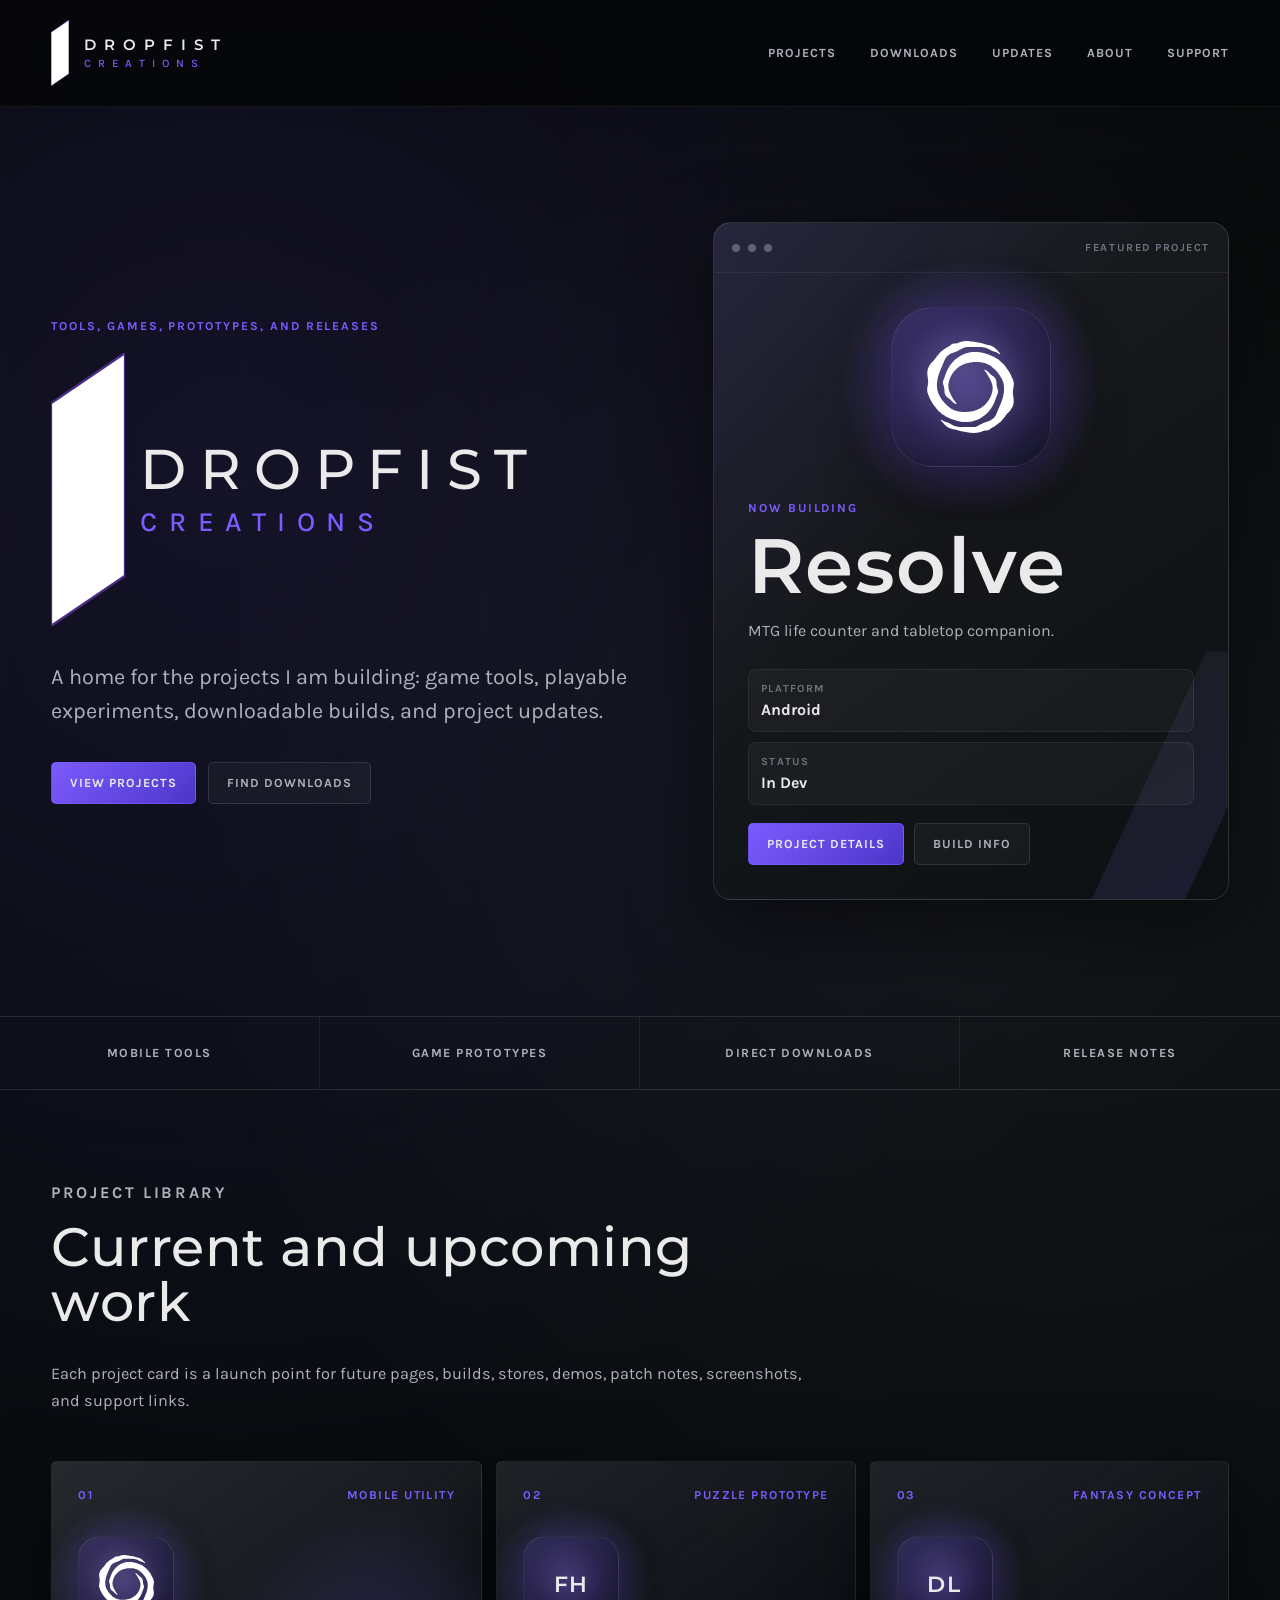
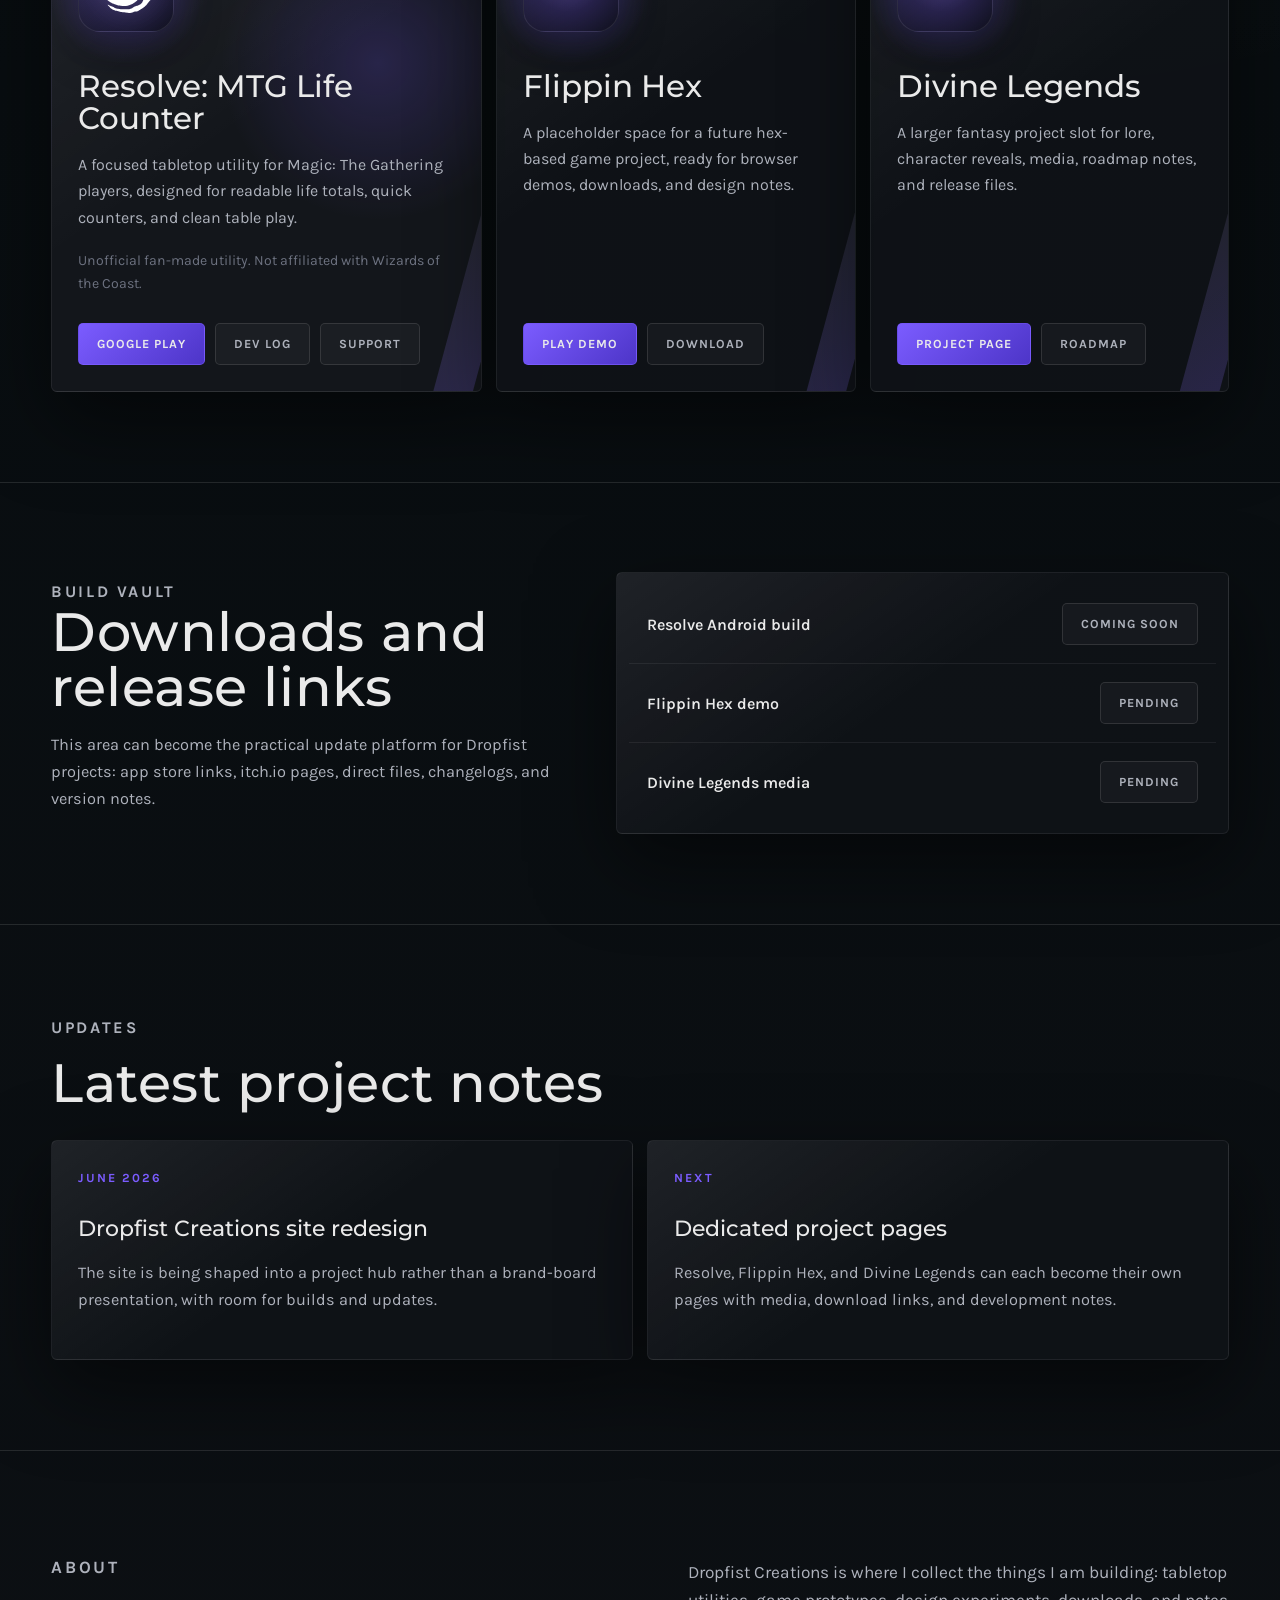
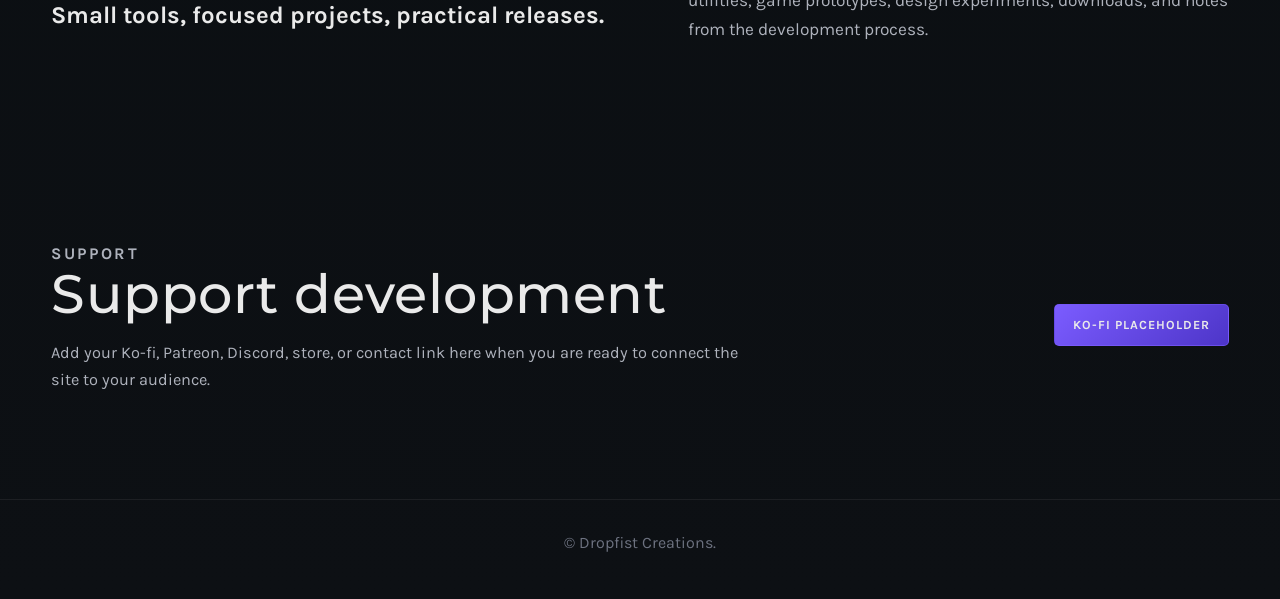
==== index.html @ 780d0eae "Unify project card icon treatment Bring the Project Library cards in line with the featured project " ====
<!DOCTYPE html>
<html lang="en">
<head>
  <meta charset="UTF-8" />
  <meta name="viewport" content="width=device-width, initial-scale=1.0" />
  <title>Dropfist Creations | Projects, Tools & Downloads</title>
  <link rel="preconnect" href="https://fonts.googleapis.com" />
  <link rel="preconnect" href="https://fonts.gstatic.com" crossorigin />
  <link href="https://fonts.googleapis.com/css2?family=Karla:wght@400;500;600;700&family=Montserrat:wght@500;600;700;800&display=swap" rel="stylesheet" />
  <link rel="stylesheet" href="styles.css" />
</head>

<body>
  <header class="site-header">
    <a class="brand" href="#top" aria-label="Dropfist Creations home">
      <img class="brand-mark" src="assets/dropfist-creations-logo.svg" alt="" />
      <span class="logo-type" aria-hidden="true">
        <span class="logo-primary">Dropfist</span>
        <span class="logo-secondary">Creations</span>
      </span>
    </a>

    <nav class="site-nav" aria-label="Main navigation">
      <a href="#projects">Projects</a>
      <a href="#downloads">Downloads</a>
      <a href="#updates">Updates</a>
      <a href="#about">About</a>
      <a href="#support">Support</a>
    </nav>

    <details class="mobile-nav">
      <summary aria-label="Open navigation">
        <span></span>
        <span></span>
        <span></span>
      </summary>
      <div>
        <a href="#projects">Projects</a>
        <a href="#downloads">Downloads</a>
        <a href="#updates">Updates</a>
        <a href="#about">About</a>
        <a href="#support">Support</a>
      </div>
    </details>
  </header>

  <main id="top">
    <section class="hero">
      <div class="hero-copy">
        <p class="eyebrow">Tools, games, prototypes, and releases</p>
        <div class="hero-logo" aria-label="Dropfist Creations">
          <img src="assets/dropfist-creations-logo.svg" alt="" />
          <span class="logo-type hero-logo-type" aria-hidden="true">
            <span class="logo-primary">Dropfist</span>
            <span class="logo-secondary">Creations</span>
          </span>
        </div>
        <p>
          A home for the projects I am building: game tools, playable experiments,
          downloadable builds, and project updates.
        </p>
        <div class="hero-actions">
          <a class="button" href="#projects">View Projects</a>
          <a class="button ghost" href="#downloads">Find Downloads</a>
        </div>
      </div>

      <aside class="hero-feature" aria-label="Featured project">
        <div class="feature-window">
          <div class="window-header">
            <span></span>
            <span></span>
            <span></span>
            <strong>Featured Project</strong>
          </div>
          <div class="feature-orb" aria-hidden="true">
            <img src="assets/resolve-logo.svg" alt="" />
          </div>
          <div class="feature-content">
            <p class="eyebrow">Now Building</p>
            <h1>Resolve</h1>
            <p>MTG life counter and tabletop companion.</p>
            <dl class="feature-stats">
              <div>
                <dt>Platform</dt>
                <dd>Android</dd>
              </div>
              <div>
                <dt>Status</dt>
                <dd>In Dev</dd>
              </div>
            </dl>
            <div class="feature-actions">
              <a href="#resolve">Project Details</a>
              <a class="secondary-link" href="#downloads">Build Info</a>
            </div>
          </div>
        </div>
      </aside>
    </section>

    <section class="quick-links" aria-label="Project categories">
      <span>Mobile tools</span>
      <span>Game prototypes</span>
      <span>Direct downloads</span>
      <span>Release notes</span>
    </section>

    <section id="projects" class="section">
      <div class="section-heading">
        <p class="eyebrow">Project Library</p>
        <h2>Current and upcoming work</h2>
        <p>
          Each project card is a launch point for future pages, builds, stores,
          demos, patch notes, screenshots, and support links.
        </p>
      </div>

      <div class="project-grid">
        <article id="resolve" class="project-card featured-card">
          <div class="project-meta">
            <span>01</span>
            <span>Mobile Utility</span>
          </div>
          <div class="project-icon">
            <img class="project-logo" src="assets/resolve-logo.svg" alt="" />
          </div>
          <h3>Resolve: MTG Life Counter</h3>
          <p>
            A focused tabletop utility for Magic: The Gathering players, designed
            for readable life totals, quick counters, and clean table play.
          </p>
          <p class="project-note">
            Unofficial fan-made utility. Not affiliated with Wizards of the Coast.
          </p>
          <div class="project-actions">
            <a href="#">Google Play</a>
            <a href="#">Dev Log</a>
            <a href="#">Support</a>
          </div>
        </article>

        <article class="project-card">
          <div class="project-meta">
            <span>02</span>
            <span>Puzzle Prototype</span>
          </div>
          <div class="project-icon placeholder-icon" aria-hidden="true">
            <span>FH</span>
          </div>
          <h3>Flippin Hex</h3>
          <p>
            A placeholder space for a future hex-based game project, ready for
            browser demos, downloads, and design notes.
          </p>
          <div class="project-actions">
            <a href="#">Play Demo</a>
            <a href="#">Download</a>
          </div>
        </article>

        <article class="project-card">
          <div class="project-meta">
            <span>03</span>
            <span>Fantasy Concept</span>
          </div>
          <div class="project-icon placeholder-icon" aria-hidden="true">
            <span>DL</span>
          </div>
          <h3>Divine Legends</h3>
          <p>
            A larger fantasy project slot for lore, character reveals, media,
            roadmap notes, and release files.
          </p>
          <div class="project-actions">
            <a href="#">Project Page</a>
            <a href="#">Roadmap</a>
          </div>
        </article>
      </div>
    </section>

    <section id="downloads" class="section split-section">
      <div>
        <p class="eyebrow">Build Vault</p>
        <h2>Downloads and release links</h2>
        <p>
          This area can become the practical update platform for Dropfist projects:
          app store links, itch.io pages, direct files, changelogs, and version notes.
        </p>
      </div>

      <div class="download-panel">
        <div class="download-row">
          <span>Resolve Android build</span>
          <a href="#">Coming Soon</a>
        </div>
        <div class="download-row">
          <span>Flippin Hex demo</span>
          <a href="#">Pending</a>
        </div>
        <div class="download-row">
          <span>Divine Legends media</span>
          <a href="#">Pending</a>
        </div>
      </div>
    </section>

    <section id="updates" class="section">
      <div class="section-heading">
        <p class="eyebrow">Updates</p>
        <h2>Latest project notes</h2>
      </div>

      <div class="updates-list">
        <article>
          <span>June 2026</span>
          <h3>Dropfist Creations site redesign</h3>
          <p>
            The site is being shaped into a project hub rather than a brand-board
            presentation, with room for builds and updates.
          </p>
        </article>

        <article>
          <span>Next</span>
          <h3>Dedicated project pages</h3>
          <p>
            Resolve, Flippin Hex, and Divine Legends can each become their own
            pages with media, download links, and development notes.
          </p>
        </article>
      </div>
    </section>

    <section id="about" class="section about-section">
      <div>
        <p class="eyebrow">About</p>
        <h2>Small tools, focused projects, practical releases.</h2>
      </div>
      <p>
        Dropfist Creations is where I collect the things I am building: tabletop
        utilities, game prototypes, design experiments, downloads, and notes from
        the development process.
      </p>
    </section>

    <section id="support" class="section support-section">
      <div>
        <p class="eyebrow">Support</p>
        <h2>Support development</h2>
        <p>
          Add your Ko-fi, Patreon, Discord, store, or contact link here when you
          are ready to connect the site to your audience.
        </p>
      </div>
      <a class="button" href="https://ko-fi.com/YOUR-KOFI-NAME">Ko-fi Placeholder</a>
    </section>
  </main>

  <footer class="site-footer">
    <p>&copy; Dropfist Creations.</p>
  </footer>
</body>
</html>
---- styles.css ----
* {
  box-sizing: border-box;
}

:root {
  --black: #080d10;
  --charcoal: #151820;
  --white: #eaeaea;
  --muted: #aeb2bc;
  --dim: #6d7280;
  --purple: #7b5cff;
  --purple-dark: #4d35c8;
  --line: rgba(234, 234, 234, 0.12);
  --line-soft: rgba(234, 234, 234, 0.07);
  --panel: rgba(16, 19, 24, 0.86);
  --panel-strong: rgba(20, 23, 29, 0.96);
  --shadow: 0 28px 80px rgba(0, 0, 0, 0.5);
}

html {
  scroll-behavior: smooth;
}

body {
  margin: 0;
  min-height: 100vh;
  background:
    radial-gradient(circle at 18% 12%, rgba(123, 92, 255, 0.12), transparent 30%),
    radial-gradient(circle at 82% 22%, rgba(255, 255, 255, 0.05), transparent 28%),
    linear-gradient(180deg, #050708 0%, var(--black) 44%, #0d1014 100%);
  color: var(--white);
  font-family: "Karla", "Segoe UI", sans-serif;
}

body::before {
  position: fixed;
  inset: 0;
  z-index: -1;
  content: "";
  background:
    linear-gradient(90deg, rgba(255, 255, 255, 0.032) 1px, transparent 1px),
    linear-gradient(180deg, rgba(255, 255, 255, 0.024) 1px, transparent 1px);
  background-size: 240px 240px;
  opacity: 0.45;
  pointer-events: none;
}

a {
  color: inherit;
}

.site-header {
  position: sticky;
  top: 0;
  z-index: 20;
  display: flex;
  align-items: center;
  justify-content: space-between;
  gap: 24px;
  padding: 20px clamp(22px, 4vw, 58px);
  background: rgba(5, 7, 8, 0.84);
  border-bottom: 1px solid var(--line-soft);
  backdrop-filter: blur(18px);
}

.brand,
.hero-logo {
  display: inline-flex;
  align-items: center;
  gap: 15px;
  min-width: 0;
  text-decoration: none;
}

.brand-mark {
  display: block;
  width: 18px;
  height: 66px;
  object-fit: contain;
}

.logo-type {
  display: grid;
  gap: 6px;
  text-transform: uppercase;
  line-height: 1;
}

.logo-primary {
  color: var(--white);
  font-family: "Montserrat", "Segoe UI", sans-serif;
  font-size: clamp(0.86rem, 1.2vw, 1.1rem);
  font-weight: 600;
  letter-spacing: 0.52em;
}

.logo-secondary {
  color: var(--purple);
  font-family: "Karla", "Segoe UI", sans-serif;
  font-size: clamp(0.64rem, 0.88vw, 0.8rem);
  font-weight: 500;
  letter-spacing: 0.62em;
}

.site-nav {
  display: flex;
  align-items: center;
  gap: clamp(14px, 3vw, 34px);
  color: var(--muted);
  font-size: 0.78rem;
  font-weight: 700;
  letter-spacing: 0.08em;
  text-transform: uppercase;
}

.site-nav a {
  text-decoration: none;
}

.site-nav a:hover {
  color: var(--white);
}

.mobile-nav {
  display: none;
}

.hero {
  display: grid;
  grid-template-columns: minmax(0, 0.95fr) minmax(420px, 0.82fr);
  gap: clamp(24px, 5vw, 72px);
  align-items: center;
  width: min(100%, 1480px);
  margin: 0 auto;
  padding: clamp(62px, 9vw, 128px) clamp(22px, 4vw, 58px);
}

.hero-copy {
  min-width: 0;
}

.hero-copy > p:not(.eyebrow) {
  max-width: 650px;
  margin: 30px 0 0;
  color: var(--muted);
  font-size: clamp(1.12rem, 1.7vw, 1.55rem);
  line-height: 1.55;
}

.hero-logo {
  margin-top: 20px;
  width: min(100%, 720px);
}

.hero-logo img {
  width: clamp(44px, 5.8vw, 78px);
  height: auto;
}

.hero-logo-type {
  gap: 11px;
  min-width: 0;
}

.hero-logo-type .logo-primary {
  font-size: clamp(1.9rem, 4.35vw, 4.35rem);
  font-weight: 500;
  letter-spacing: 0.24em;
}

.hero-logo-type .logo-secondary {
  font-size: clamp(1rem, 2.15vw, 2rem);
  letter-spacing: 0.42em;
}

.eyebrow {
  margin: 0;
  color: var(--purple);
  font-size: 0.76rem;
  font-weight: 700;
  letter-spacing: 0.16em;
  text-transform: uppercase;
}

h1,
h2,
h3,
p {
  overflow-wrap: break-word;
}

.hero-actions {
  display: flex;
  flex-wrap: wrap;
  gap: 12px;
  margin-top: 34px;
}

.button,
.feature-content a,
.project-actions a,
.download-row a {
  display: inline-flex;
  align-items: center;
  justify-content: center;
  min-height: 42px;
  padding: 0 18px;
  border: 1px solid rgba(123, 92, 255, 0.52);
  border-radius: 5px;
  color: var(--white);
  background: linear-gradient(135deg, var(--purple), var(--purple-dark));
  font-size: 0.78rem;
  font-weight: 700;
  letter-spacing: 0.08em;
  text-decoration: none;
  text-transform: uppercase;
  white-space: nowrap;
}

.button.ghost,
.project-actions a:not(:first-child),
.download-row a {
  color: var(--muted);
  background: rgba(255, 255, 255, 0.035);
  border-color: var(--line);
}

.hero-feature {
  min-width: 0;
}

.feature-window {
  position: relative;
  display: grid;
  min-height: 470px;
  overflow: hidden;
  border: 1px solid var(--line);
  border-radius: 18px;
  background:
    linear-gradient(130deg, rgba(123, 92, 255, 0.13), transparent 42%),
    linear-gradient(145deg, rgba(255, 255, 255, 0.08), rgba(255, 255, 255, 0.02)),
    #080b0e;
  box-shadow: var(--shadow);
}

.feature-window::after {
  position: absolute;
  right: -72px;
  bottom: -112px;
  width: 260px;
  height: 360px;
  content: "";
  background: linear-gradient(145deg, rgba(234, 234, 234, 0.06), rgba(123, 92, 255, 0.24));
  clip-path: polygon(64% 0, 100% 0, 36% 100%, 0 100%);
  opacity: 0.7;
}

.window-header {
  display: flex;
  align-items: center;
  gap: 8px;
  padding: 18px;
  border-bottom: 1px solid var(--line-soft);
}

.window-header span {
  width: 8px;
  height: 8px;
  border-radius: 999px;
  background: rgba(234, 234, 234, 0.3);
}

.window-header strong {
  margin-left: auto;
  color: var(--dim);
  font-size: 0.68rem;
  letter-spacing: 0.14em;
  text-transform: uppercase;
}

.feature-orb {
  position: absolute;
  right: clamp(28px, 6vw, 70px);
  top: 50%;
  z-index: 1;
  display: grid;
  place-items: center;
  width: 160px;
  aspect-ratio: 1;
  border: 1px solid rgba(234, 234, 234, 0.1);
  border-radius: 42px;
  background:
    radial-gradient(circle at 46% 42%, rgba(255, 255, 255, 0.09), transparent 46%),
    linear-gradient(145deg, rgba(123, 92, 255, 0.18), rgba(8, 11, 14, 0.92));
  box-shadow:
    0 28px 70px rgba(0, 0, 0, 0.4),
    0 0 54px rgba(123, 92, 255, 0.22);
  transform: translateY(-40%);
}

.feature-orb::before {
  position: absolute;
  inset: -70px;
  z-index: -1;
  content: "";
  background: radial-gradient(circle, rgba(123, 92, 255, 0.38), transparent 62%);
  pointer-events: none;
}

.feature-orb img {
  width: 58%;
  height: 58%;
  object-fit: contain;
  filter: drop-shadow(0 0 18px rgba(255, 255, 255, 0.18));
}

.feature-content {
  position: relative;
  z-index: 2;
  align-self: end;
  max-width: min(440px, calc(100% - 210px));
  padding: 48px 34px 38px;
}

.feature-content h1 {
  margin: 16px 0 0;
  color: var(--white);
  font-family: "Montserrat", "Segoe UI", sans-serif;
  font-size: clamp(3rem, 4.4vw, 5rem);
  font-weight: 600;
  letter-spacing: 0.02em;
  line-height: 0.92;
  white-space: nowrap;
}

.feature-content p:not(.eyebrow) {
  color: var(--muted);
  line-height: 1.6;
}

.feature-stats {
  display: grid;
  grid-template-columns: repeat(2, minmax(0, 1fr));
  gap: 10px;
  margin: 26px 0 0;
}

.feature-stats div {
  padding: 12px;
  border: 1px solid var(--line-soft);
  border-radius: 8px;
  background: rgba(255, 255, 255, 0.035);
}

.feature-stats dt {
  color: var(--dim);
  font-size: 0.68rem;
  font-weight: 700;
  letter-spacing: 0.12em;
  text-transform: uppercase;
}

.feature-stats dd {
  margin: 5px 0 0;
  color: var(--white);
  font-weight: 700;
}

.feature-actions {
  display: flex;
  flex-wrap: wrap;
  gap: 10px;
  margin-top: 18px;
}

.secondary-link {
  color: var(--muted) !important;
  background: rgba(255, 255, 255, 0.035) !important;
  border-color: var(--line) !important;
}

.quick-links {
  display: grid;
  grid-template-columns: repeat(4, minmax(0, 1fr));
  border-top: 1px solid var(--line);
  border-bottom: 1px solid var(--line);
}

.quick-links span {
  display: grid;
  place-items: center;
  min-height: 72px;
  padding: 16px;
  color: var(--muted);
  border-right: 1px solid var(--line-soft);
  font-size: 0.78rem;
  font-weight: 700;
  letter-spacing: 0.12em;
  text-align: center;
  text-transform: uppercase;
}

.quick-links span:last-child {
  border-right: 0;
}

.section {
  width: min(100%, 1480px);
  margin: 0 auto;
  padding: clamp(52px, 7vw, 92px) clamp(22px, 4vw, 58px);
}

.section-heading {
  display: grid;
  gap: 14px;
  max-width: 780px;
  margin-bottom: 30px;
}

.section-heading h2,
.split-section h2,
.support-section h2 {
  margin: 0;
  color: var(--white);
  font-family: "Montserrat", "Segoe UI", sans-serif;
  font-size: clamp(2.2rem, 4.2vw, 4.5rem);
  font-weight: 500;
  letter-spacing: 0.01em;
  line-height: 1.02;
}

.section-heading p,
.split-section p,
.support-section p,
.updates-list p {
  color: var(--muted);
  font-size: 1.02rem;
  line-height: 1.66;
}

.project-grid {
  display: grid;
  grid-template-columns: 1.2fr 1fr 1fr;
  gap: 14px;
}

.project-card,
.download-panel,
.updates-list article {
  position: relative;
  overflow: hidden;
  border: 1px solid var(--line-soft);
  border-radius: 6px;
  background:
    linear-gradient(145deg, rgba(255, 255, 255, 0.07), transparent 48%),
    var(--panel);
  box-shadow: var(--shadow);
}

.project-card {
  display: flex;
  flex-direction: column;
  min-height: 390px;
  padding: 26px;
}

.project-card::after {
  position: absolute;
  right: -42px;
  bottom: -74px;
  width: 110px;
  height: 260px;
  content: "";
  background: linear-gradient(145deg, rgba(234, 234, 234, 0.08), rgba(123, 92, 255, 0.28));
  clip-path: polygon(64% 0, 100% 0, 36% 100%, 0 100%);
}

.featured-card {
  min-height: 470px;
  background:
    radial-gradient(circle at 76% 38%, rgba(123, 92, 255, 0.2), transparent 34%),
    linear-gradient(145deg, rgba(255, 255, 255, 0.08), transparent 48%),
    var(--panel-strong);
}

.project-meta {
  display: flex;
  justify-content: space-between;
  gap: 20px;
  color: var(--purple);
  font-size: 0.76rem;
  font-weight: 700;
  letter-spacing: 0.12em;
  text-transform: uppercase;
}

.project-card h3 {
  position: relative;
  z-index: 1;
  margin: 38px 0 0;
  color: var(--white);
  font-family: "Montserrat", "Segoe UI", sans-serif;
  font-size: clamp(1.45rem, 2.4vw, 3rem);
  font-weight: 500;
  line-height: 1.05;
}

.project-icon {
  position: relative;
  z-index: 1;
  display: grid;
  place-items: center;
  width: 96px;
  aspect-ratio: 1;
  margin-top: 34px;
  border: 1px solid rgba(234, 234, 234, 0.1);
  border-radius: 22px;
  background:
    radial-gradient(circle at 46% 42%, rgba(255, 255, 255, 0.08), transparent 48%),
    linear-gradient(145deg, rgba(123, 92, 255, 0.16), rgba(8, 11, 14, 0.94));
  box-shadow:
    0 18px 44px rgba(0, 0, 0, 0.36),
    0 0 42px rgba(123, 92, 255, 0.18);
}

.project-icon::before {
  position: absolute;
  inset: -44px;
  z-index: -1;
  content: "";
  background: radial-gradient(circle, rgba(123, 92, 255, 0.3), transparent 62%);
  pointer-events: none;
}

.project-logo {
  width: 62%;
  height: 62%;
  object-fit: contain;
  filter: drop-shadow(0 0 14px rgba(255, 255, 255, 0.12));
}

.placeholder-icon span {
  color: var(--white);
  font-family: "Montserrat", "Segoe UI", sans-serif;
  font-size: 1.35rem;
  font-weight: 600;
  letter-spacing: 0.08em;
}

.project-card p {
  position: relative;
  z-index: 1;
  margin: 18px 0 0;
  color: var(--muted);
  line-height: 1.64;
}

.project-note {
  max-width: 500px;
  color: var(--dim) !important;
  font-size: 0.88rem;
}

.project-actions {
  position: relative;
  z-index: 1;
  display: flex;
  flex-wrap: wrap;
  gap: 10px;
  margin-top: auto;
  padding-top: 28px;
}

.split-section {
  display: grid;
  grid-template-columns: minmax(0, 0.9fr) minmax(360px, 1.1fr);
  gap: clamp(28px, 5vw, 72px);
  align-items: center;
  border-top: 1px solid var(--line);
  border-bottom: 1px solid var(--line);
}

.download-panel {
  padding: 12px;
}

.download-row {
  display: grid;
  grid-template-columns: minmax(0, 1fr) auto;
  align-items: center;
  gap: 18px;
  padding: 18px;
  border-bottom: 1px solid var(--line-soft);
}

.download-row:last-child {
  border-bottom: 0;
}

.download-row span {
  color: var(--white);
  font-weight: 600;
}

.updates-list {
  display: grid;
  grid-template-columns: repeat(2, minmax(0, 1fr));
  gap: 14px;
}

.updates-list article {
  min-height: 220px;
  padding: 26px;
}

.updates-list span {
  color: var(--purple);
  font-size: 0.78rem;
  font-weight: 700;
  letter-spacing: 0.16em;
  text-transform: uppercase;
}

.updates-list h3 {
  margin: 28px 0 0;
  color: var(--white);
  font-family: "Montserrat", "Segoe UI", sans-serif;
  font-size: 1.4rem;
  font-weight: 500;
}

.about-section,
.support-section {
  display: grid;
  grid-template-columns: minmax(0, 1fr) auto;
  align-items: center;
  gap: 28px;
}

.about-section {
  grid-template-columns: minmax(0, 0.9fr) minmax(320px, 0.8fr);
  border-top: 1px solid var(--line);
}

.about-section p {
  color: var(--muted);
  font-size: 1.08rem;
  line-height: 1.66;
}

.support-section p {
  max-width: 700px;
}

.site-footer {
  padding: 30px clamp(22px, 4vw, 58px) 44px;
  color: var(--dim);
  border-top: 1px solid var(--line-soft);
  text-align: center;
}

.site-footer p {
  margin: 0;
  line-height: 1.6;
}

@media (max-width: 1080px) {
  .hero,
  .project-grid,
  .split-section,
  .updates-list,
  .about-section,
  .support-section {
    grid-template-columns: 1fr;
  }

  .feature-window {
    min-height: 390px;
  }

  .feature-content {
    max-width: min(420px, calc(100% - 210px));
  }

  .project-card,
  .featured-card {
    min-height: 320px;
  }
}

@media (max-width: 1280px) {
  .feature-window {
    min-height: auto;
  }

  .feature-orb {
    position: relative;
    top: auto;
    right: auto;
    width: 160px;
    margin: 34px auto 0;
    transform: none;
  }

  .feature-content {
    max-width: 100%;
    padding: 34px;
  }

  .feature-content h1 {
    font-size: clamp(2.65rem, 7vw, 4.8rem);
  }

  .feature-stats {
    grid-template-columns: 1fr;
  }
}

@media (max-width: 860px) {
  .feature-window {
    min-height: auto;
  }
}

@media (max-width: 720px) {
  .site-header {
    align-items: center;
    flex-direction: row;
  }

  .site-nav {
    display: none;
  }

  .mobile-nav {
    position: relative;
    display: block;
    margin-left: auto;
  }

  .mobile-nav summary {
    display: flex;
    align-items: center;
    justify-content: center;
    flex-direction: column;
    width: 46px;
    height: 42px;
    padding: 0;
    border: 1px solid var(--line);
    border-radius: 7px;
    background: rgba(255, 255, 255, 0.035);
    cursor: pointer;
    list-style: none;
  }

  .mobile-nav summary::-webkit-details-marker {
    display: none;
  }

  .mobile-nav summary span {
    display: block;
    width: 18px;
    height: 2px;
    margin: 2px 0;
    background: var(--white);
  }

  .mobile-nav div {
    position: absolute;
    top: calc(100% + 12px);
    right: 0;
    z-index: 30;
    display: grid;
    width: min(72vw, 240px);
    padding: 10px;
    border: 1px solid var(--line);
    border-radius: 10px;
    background: rgba(8, 13, 16, 0.98);
    box-shadow: var(--shadow);
  }

  .mobile-nav a {
    padding: 13px 12px;
    color: var(--muted);
    font-size: 0.76rem;
    font-weight: 700;
    letter-spacing: 0.12em;
    text-decoration: none;
    text-transform: uppercase;
  }

  .mobile-nav a:hover {
    color: var(--white);
  }

  .quick-links {
    grid-template-columns: 1fr 1fr;
  }

  .brand-mark {
    width: 14px;
    height: 52px;
  }

  .logo-primary {
    font-size: 0.74rem;
    letter-spacing: 0.34em;
  }

  .logo-secondary {
    font-size: 0.58rem;
    letter-spacing: 0.38em;
  }

  .hero-logo {
    align-items: flex-start;
    width: 100%;
  }

  .hero-logo-type .logo-primary {
    font-size: clamp(1.55rem, 9vw, 2.5rem);
    letter-spacing: 0.14em;
  }

  .hero-logo-type .logo-secondary {
    font-size: clamp(0.88rem, 5vw, 1.3rem);
    letter-spacing: 0.2em;
  }

  .feature-content h1 {
    white-space: normal;
  }

  .feature-stats {
    grid-template-columns: 1fr;
  }

  .hero-actions,
  .button,
  .download-row,
  .download-row a {
    width: 100%;
  }

  .download-row {
    grid-template-columns: 1fr;
  }

  .project-actions a {
    flex: 1 1 140px;
  }
}
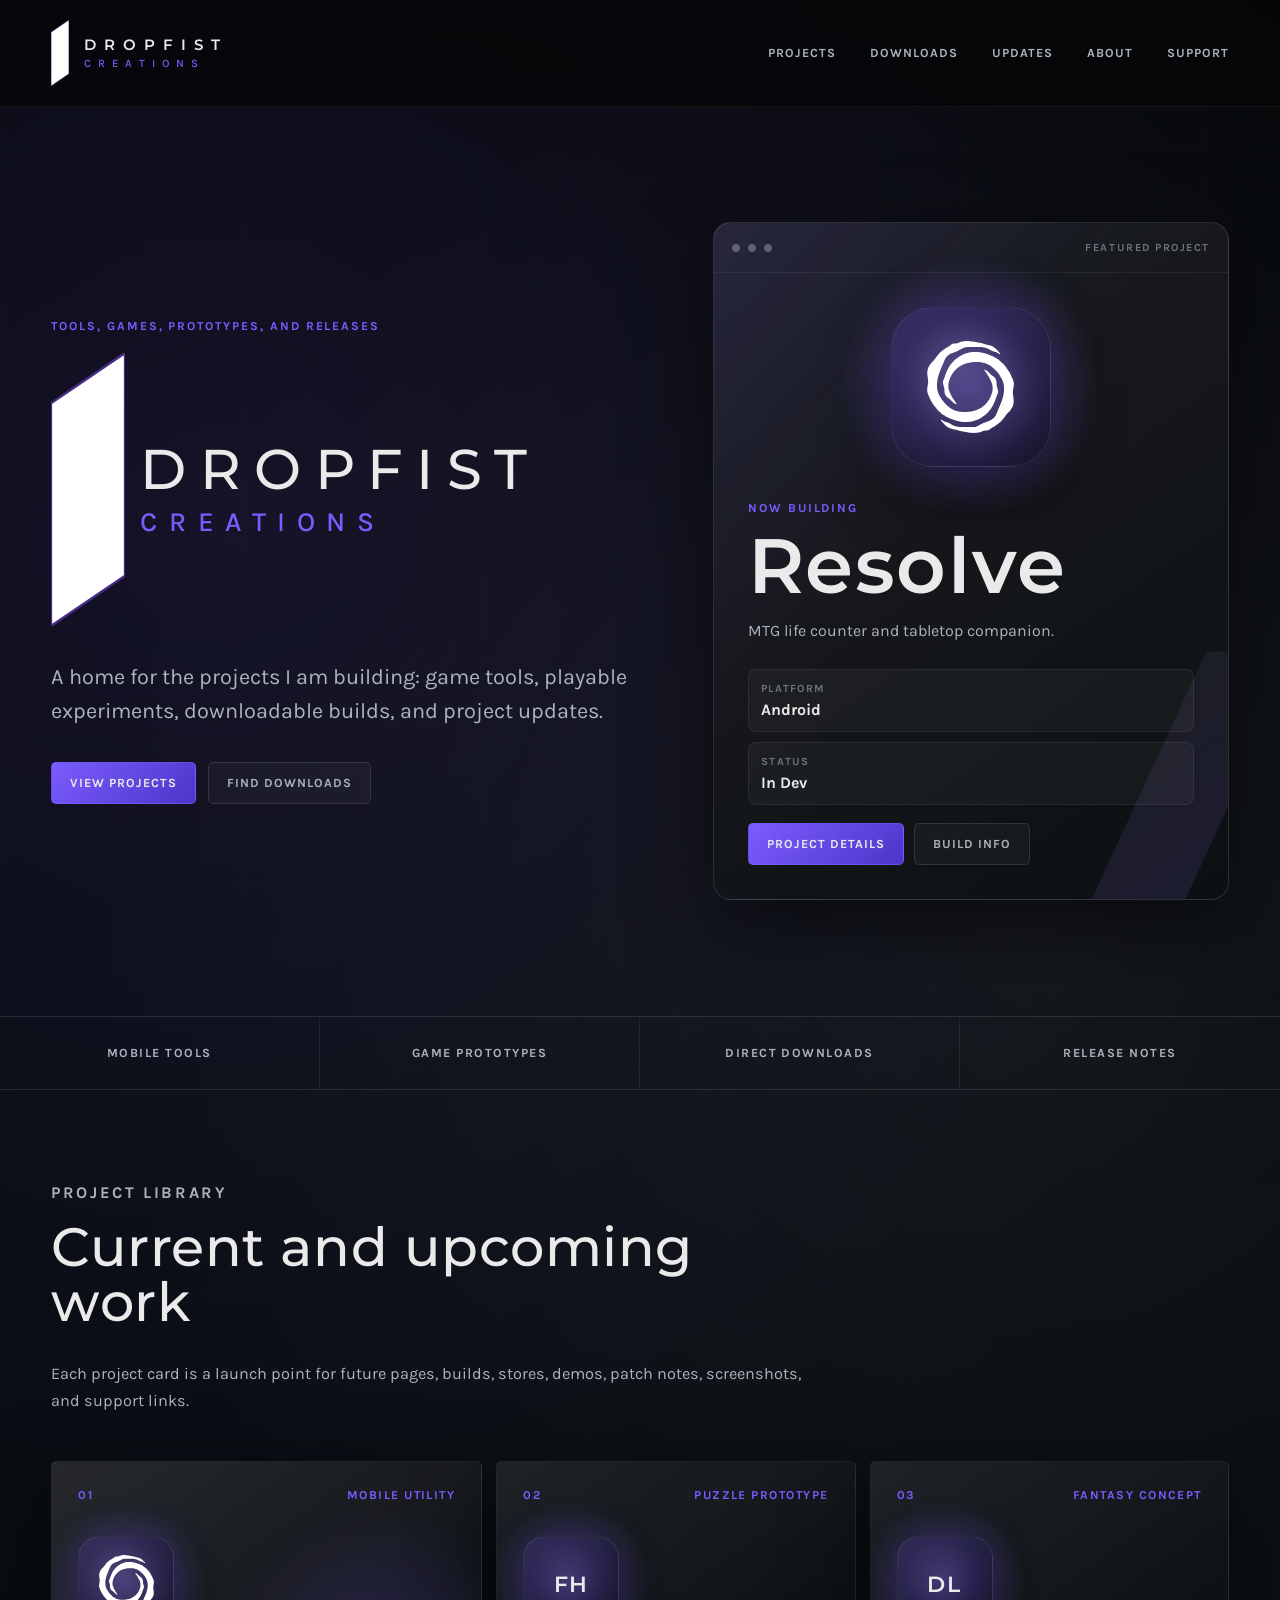
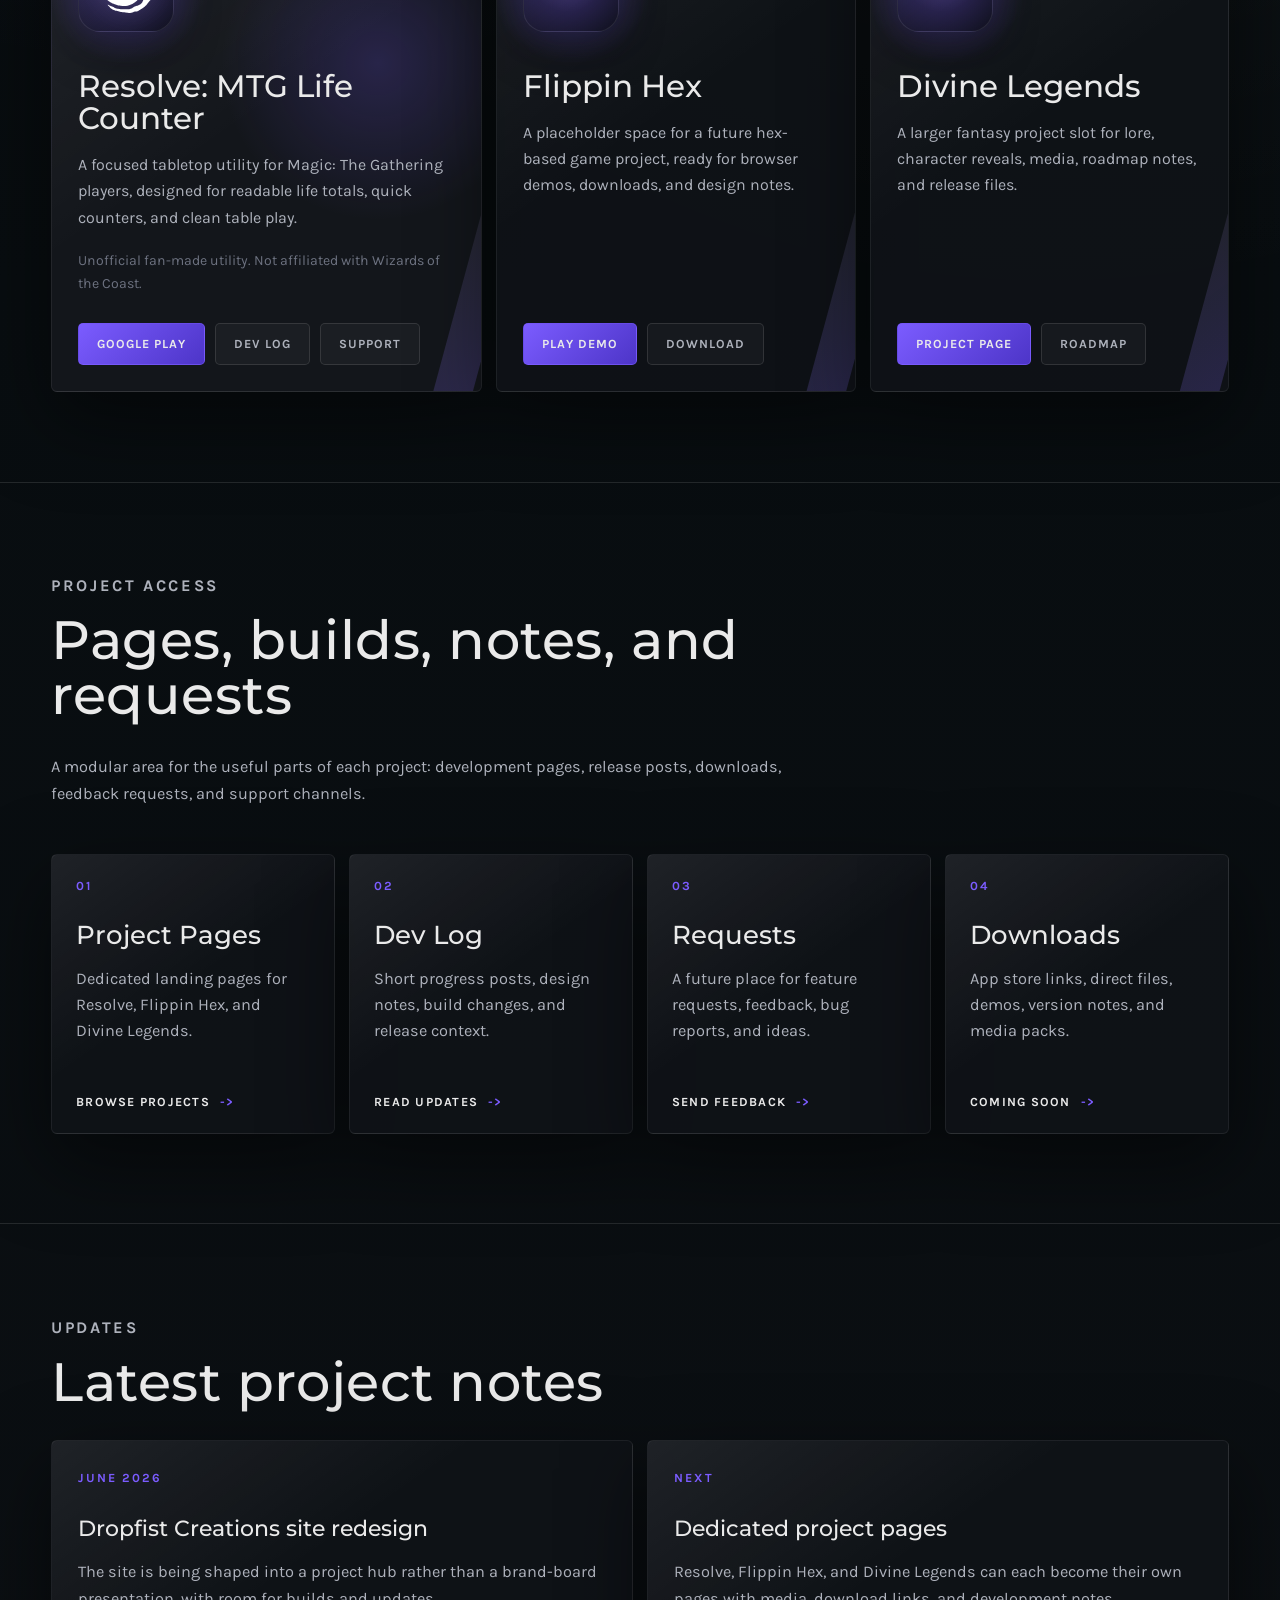
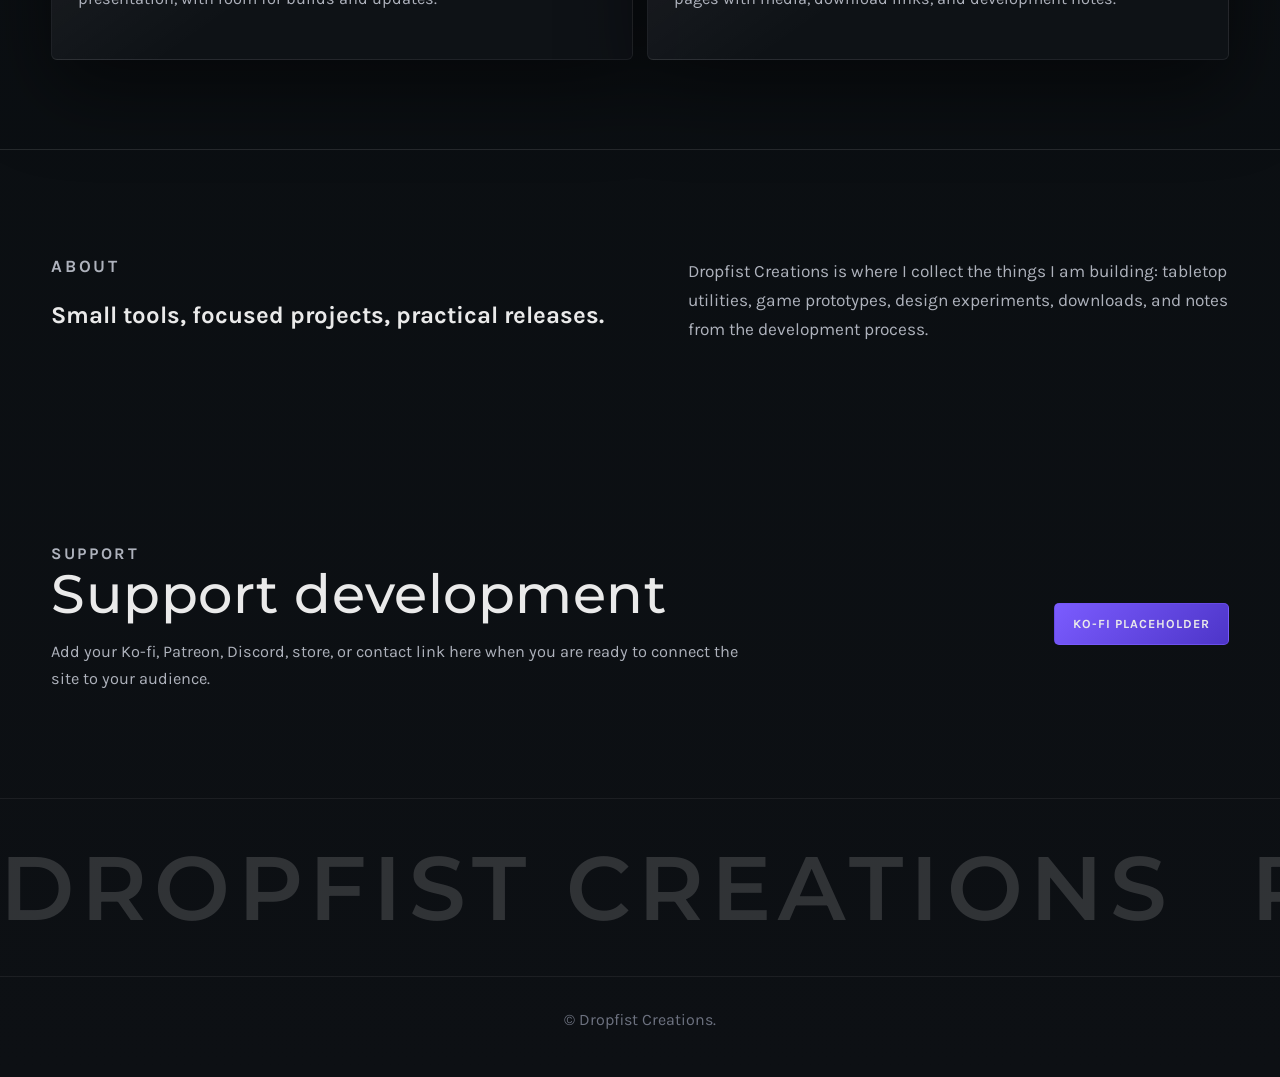
==== commit a2a8ce5e: "Restructure project hub with showcase panels Rework the homepage structure with project showcase and" ====
--- a/index.html
+++ b/index.html
@@ -116,7 +116,7 @@
         </p>
       </div>
 
-      <div class="project-grid">
+      <div class="project-stage">
         <article id="resolve" class="project-card featured-card">
           <div class="project-meta">
             <span>01</span>
@@ -180,29 +180,44 @@
       </div>
     </section>
 
-    <section id="downloads" class="section split-section">
-      <div>
-        <p class="eyebrow">Build Vault</p>
-        <h2>Downloads and release links</h2>
-        <p>
-          This area can become the practical update platform for Dropfist projects:
-          app store links, itch.io pages, direct files, changelogs, and version notes.
-        </p>
-      </div>
-
-      <div class="download-panel">
-        <div class="download-row">
-          <span>Resolve Android build</span>
+    <section id="downloads" class="section resource-section">
+      <div class="section-heading">
+        <p class="eyebrow">Project Access</p>
+        <h2>Pages, builds, notes, and requests</h2>
+        <p>
+          A modular area for the useful parts of each project: development pages,
+          release posts, downloads, feedback requests, and support channels.
+        </p>
+      </div>
+
+      <div class="resource-grid">
+        <article class="resource-card">
+          <span>01</span>
+          <h3>Project Pages</h3>
+          <p>Dedicated landing pages for Resolve, Flippin Hex, and Divine Legends.</p>
+          <a href="#projects">Browse Projects</a>
+        </article>
+
+        <article class="resource-card">
+          <span>02</span>
+          <h3>Dev Log</h3>
+          <p>Short progress posts, design notes, build changes, and release context.</p>
+          <a href="#updates">Read Updates</a>
+        </article>
+
+        <article class="resource-card">
+          <span>03</span>
+          <h3>Requests</h3>
+          <p>A future place for feature requests, feedback, bug reports, and ideas.</p>
+          <a href="#support">Send Feedback</a>
+        </article>
+
+        <article class="resource-card">
+          <span>04</span>
+          <h3>Downloads</h3>
+          <p>App store links, direct files, demos, version notes, and media packs.</p>
           <a href="#">Coming Soon</a>
-        </div>
-        <div class="download-row">
-          <span>Flippin Hex demo</span>
-          <a href="#">Pending</a>
-        </div>
-        <div class="download-row">
-          <span>Divine Legends media</span>
-          <a href="#">Pending</a>
-        </div>
+        </article>
       </div>
     </section>
 
@@ -259,6 +274,24 @@
   </main>
 
   <footer class="site-footer">
+    <div class="footer-marquee" aria-hidden="true">
+      <div>
+        <span>Dropfist Creations</span>
+        <span>Projects</span>
+        <span>Tools</span>
+        <span>Downloads</span>
+        <span>Dev Logs</span>
+        <span>Requests</span>
+      </div>
+      <div>
+        <span>Dropfist Creations</span>
+        <span>Projects</span>
+        <span>Tools</span>
+        <span>Downloads</span>
+        <span>Dev Logs</span>
+        <span>Requests</span>
+      </div>
+    </div>
     <p>&copy; Dropfist Creations.</p>
   </footer>
 </body>
--- a/styles.css
+++ b/styles.css
@@ -198,8 +198,7 @@
 
 .button,
 .feature-content a,
-.project-actions a,
-.download-row a {
+.project-actions a {
   display: inline-flex;
   align-items: center;
   justify-content: center;
@@ -218,8 +217,7 @@
 }
 
 .button.ghost,
-.project-actions a:not(:first-child),
-.download-row a {
+.project-actions a:not(:first-child) {
   color: var(--muted);
   background: rgba(255, 255, 255, 0.035);
   border-color: var(--line);
@@ -418,7 +416,7 @@
 }
 
 .section-heading h2,
-.split-section h2,
+.resource-section h2,
 .support-section h2 {
   margin: 0;
   color: var(--white);
@@ -430,7 +428,7 @@
 }
 
 .section-heading p,
-.split-section p,
+.resource-section p,
 .support-section p,
 .updates-list p {
   color: var(--muted);
@@ -438,14 +436,14 @@
   line-height: 1.66;
 }
 
-.project-grid {
+.project-stage {
   display: grid;
   grid-template-columns: 1.2fr 1fr 1fr;
   gap: 14px;
 }
 
 .project-card,
-.download-panel,
+.resource-card,
 .updates-list article {
   position: relative;
   overflow: hidden;
@@ -481,6 +479,17 @@
     radial-gradient(circle at 76% 38%, rgba(123, 92, 255, 0.2), transparent 34%),
     linear-gradient(145deg, rgba(255, 255, 255, 0.08), transparent 48%),
     var(--panel-strong);
+}
+
+.project-card:hover,
+.resource-card:hover {
+  border-color: rgba(123, 92, 255, 0.34);
+  transform: translateY(-4px);
+}
+
+.project-card,
+.resource-card {
+  transition: border-color 180ms ease, transform 180ms ease;
 }
 
 .project-meta {
@@ -571,35 +580,76 @@
   padding-top: 28px;
 }
 
-.split-section {
-  display: grid;
-  grid-template-columns: minmax(0, 0.9fr) minmax(360px, 1.1fr);
-  gap: clamp(28px, 5vw, 72px);
-  align-items: center;
+.resource-section {
   border-top: 1px solid var(--line);
   border-bottom: 1px solid var(--line);
 }
 
-.download-panel {
-  padding: 12px;
-}
-
-.download-row {
-  display: grid;
-  grid-template-columns: minmax(0, 1fr) auto;
+.resource-grid {
+  display: grid;
+  grid-template-columns: repeat(4, minmax(0, 1fr));
+  gap: 14px;
+}
+
+.resource-card {
+  display: flex;
+  flex-direction: column;
+  min-height: 280px;
+  padding: 24px;
+  animation: slide-panel-in both;
+  animation-timeline: view();
+  animation-range: entry 0% cover 34%;
+}
+
+.resource-card:nth-child(2) {
+  animation-delay: 80ms;
+}
+
+.resource-card:nth-child(3) {
+  animation-delay: 160ms;
+}
+
+.resource-card:nth-child(4) {
+  animation-delay: 240ms;
+}
+
+.resource-card span {
+  color: var(--purple);
+  font-size: 0.78rem;
+  font-weight: 700;
+  letter-spacing: 0.16em;
+}
+
+.resource-card h3 {
+  margin: 26px 0 0;
+  color: var(--white);
+  font-family: "Montserrat", "Segoe UI", sans-serif;
+  font-size: clamp(1.35rem, 2vw, 2rem);
+  font-weight: 500;
+}
+
+.resource-card p {
+  color: var(--muted);
+  line-height: 1.6;
+}
+
+.resource-card a {
+  display: inline-flex;
   align-items: center;
-  gap: 18px;
-  padding: 18px;
-  border-bottom: 1px solid var(--line-soft);
-}
-
-.download-row:last-child {
-  border-bottom: 0;
-}
-
-.download-row span {
-  color: var(--white);
-  font-weight: 600;
+  align-self: flex-start;
+  gap: 10px;
+  margin-top: auto;
+  color: var(--white);
+  font-size: 0.78rem;
+  font-weight: 700;
+  letter-spacing: 0.1em;
+  text-decoration: none;
+  text-transform: uppercase;
+}
+
+.resource-card a::after {
+  content: "->";
+  color: var(--purple);
 }
 
 .updates-list {
@@ -653,21 +703,68 @@
 }
 
 .site-footer {
-  padding: 30px clamp(22px, 4vw, 58px) 44px;
+  overflow: hidden;
+  padding: 0 0 44px;
   color: var(--dim);
   border-top: 1px solid var(--line-soft);
   text-align: center;
 }
 
+.footer-marquee {
+  display: flex;
+  width: max-content;
+  padding: 34px 0;
+  border-bottom: 1px solid var(--line-soft);
+  animation: footer-marquee 30s linear infinite;
+}
+
+.footer-marquee div {
+  display: flex;
+  align-items: center;
+}
+
+.footer-marquee span {
+  margin-right: clamp(34px, 6vw, 86px);
+  color: rgba(234, 234, 234, 0.16);
+  font-family: "Montserrat", "Segoe UI", sans-serif;
+  font-size: clamp(2.4rem, 7vw, 7rem);
+  font-weight: 600;
+  letter-spacing: 0.08em;
+  text-transform: uppercase;
+  white-space: nowrap;
+}
+
 .site-footer p {
-  margin: 0;
+  margin: 30px 0 0;
   line-height: 1.6;
+}
+
+@keyframes footer-marquee {
+  from {
+    transform: translateX(0);
+  }
+
+  to {
+    transform: translateX(-50%);
+  }
+}
+
+@keyframes slide-panel-in {
+  from {
+    opacity: 0;
+    transform: translateY(34px);
+  }
+
+  to {
+    opacity: 1;
+    transform: translateY(0);
+  }
 }
 
 @media (max-width: 1080px) {
   .hero,
-  .project-grid,
-  .split-section,
+  .project-stage,
+  .resource-grid,
   .updates-list,
   .about-section,
   .support-section {
@@ -685,6 +782,10 @@
   .project-card,
   .featured-card {
     min-height: 320px;
+  }
+
+  .resource-card {
+    min-height: 230px;
   }
 }
 
@@ -837,16 +938,22 @@
 
   .hero-actions,
   .button,
-  .download-row,
-  .download-row a {
+  .resource-card a {
     width: 100%;
-  }
-
-  .download-row {
-    grid-template-columns: 1fr;
   }
 
   .project-actions a {
     flex: 1 1 140px;
   }
-}
+
+  .footer-marquee span {
+    letter-spacing: 0.04em;
+  }
+}
+
+@media (prefers-reduced-motion: reduce) {
+  .footer-marquee,
+  .resource-card {
+    animation: none;
+  }
+}
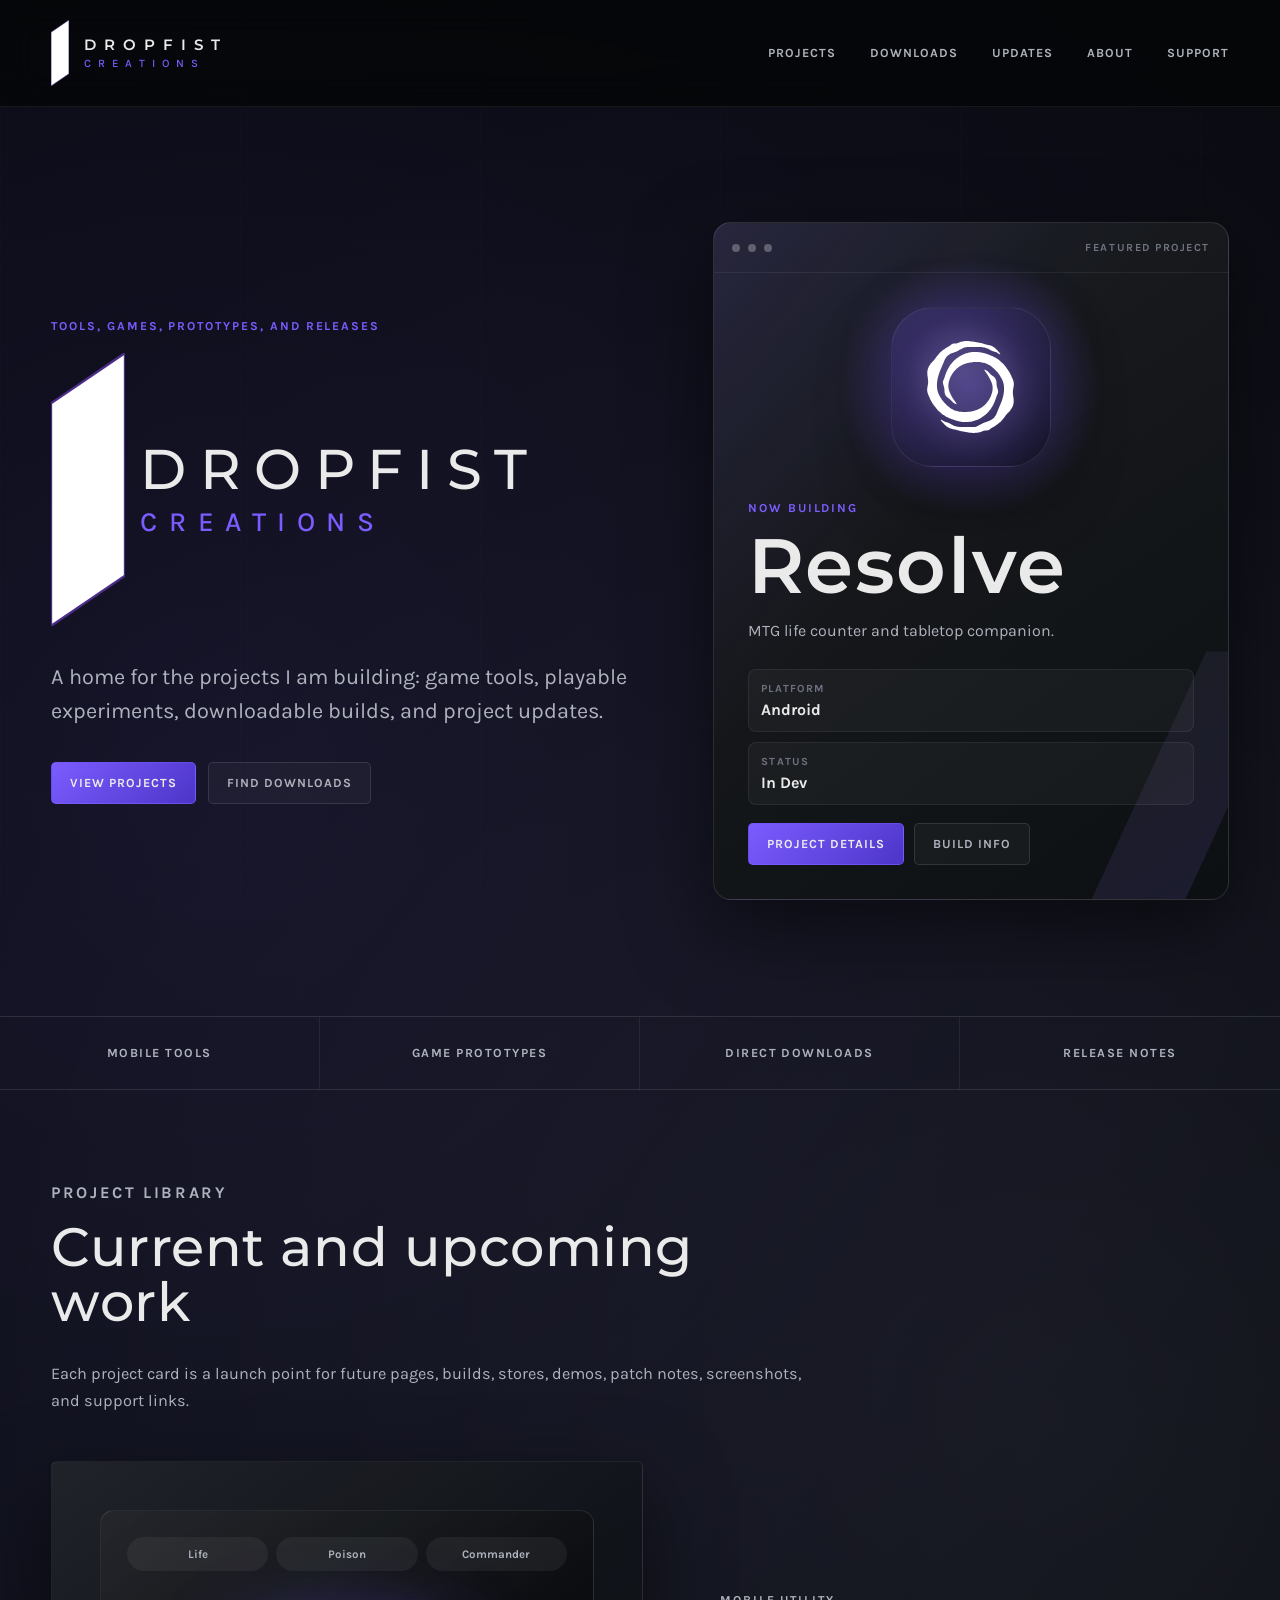
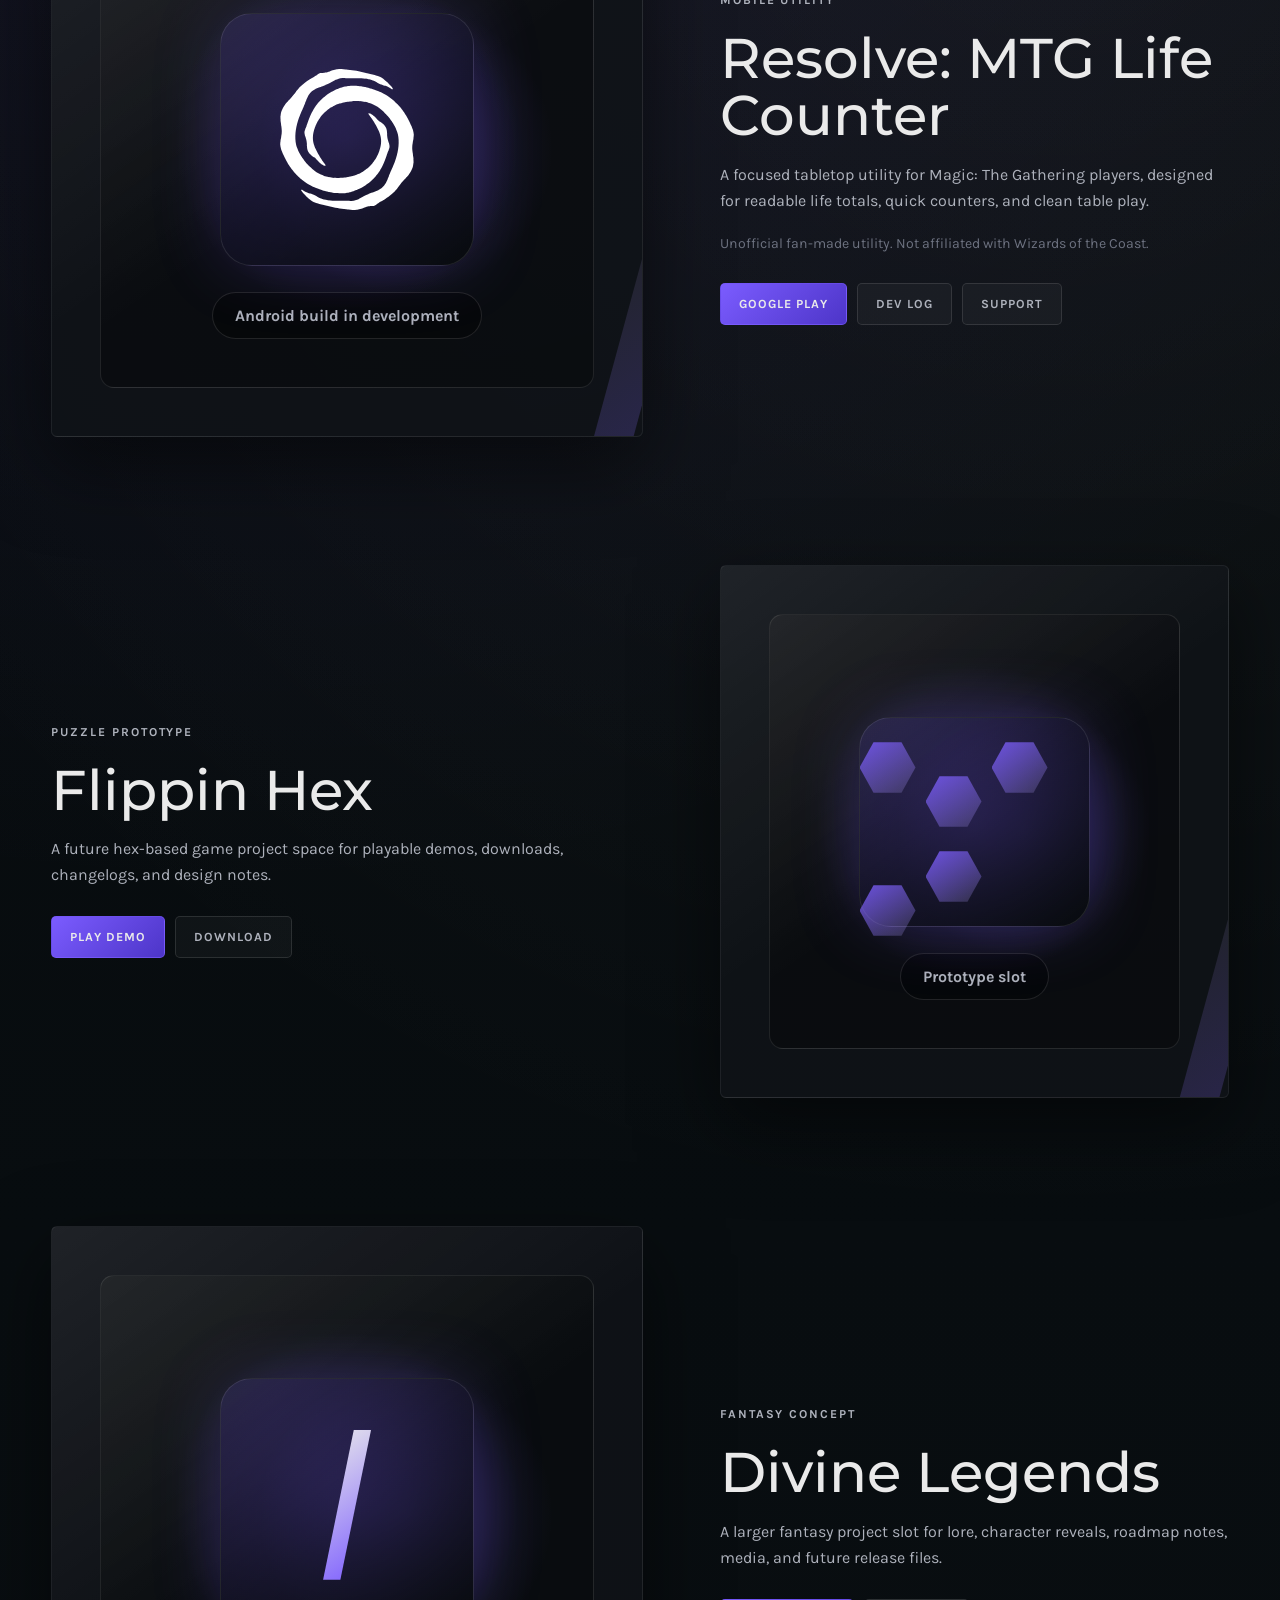
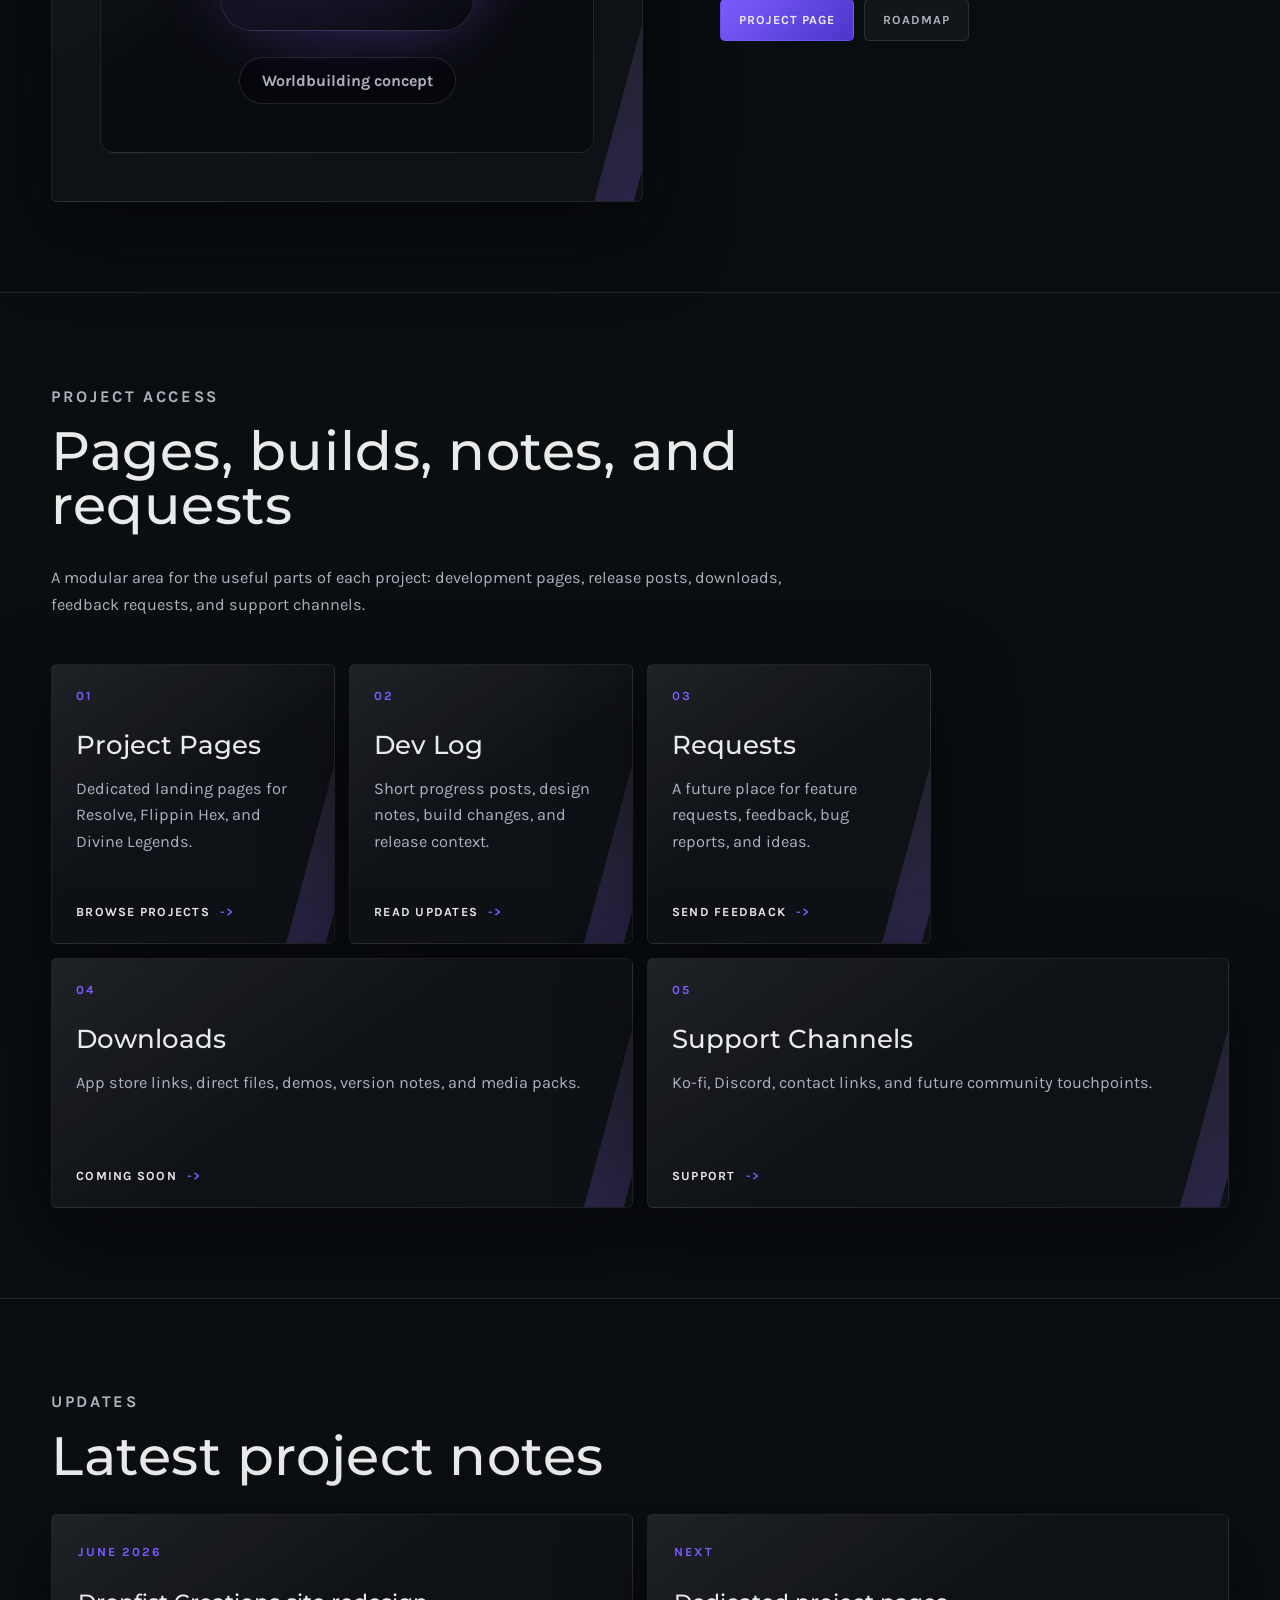
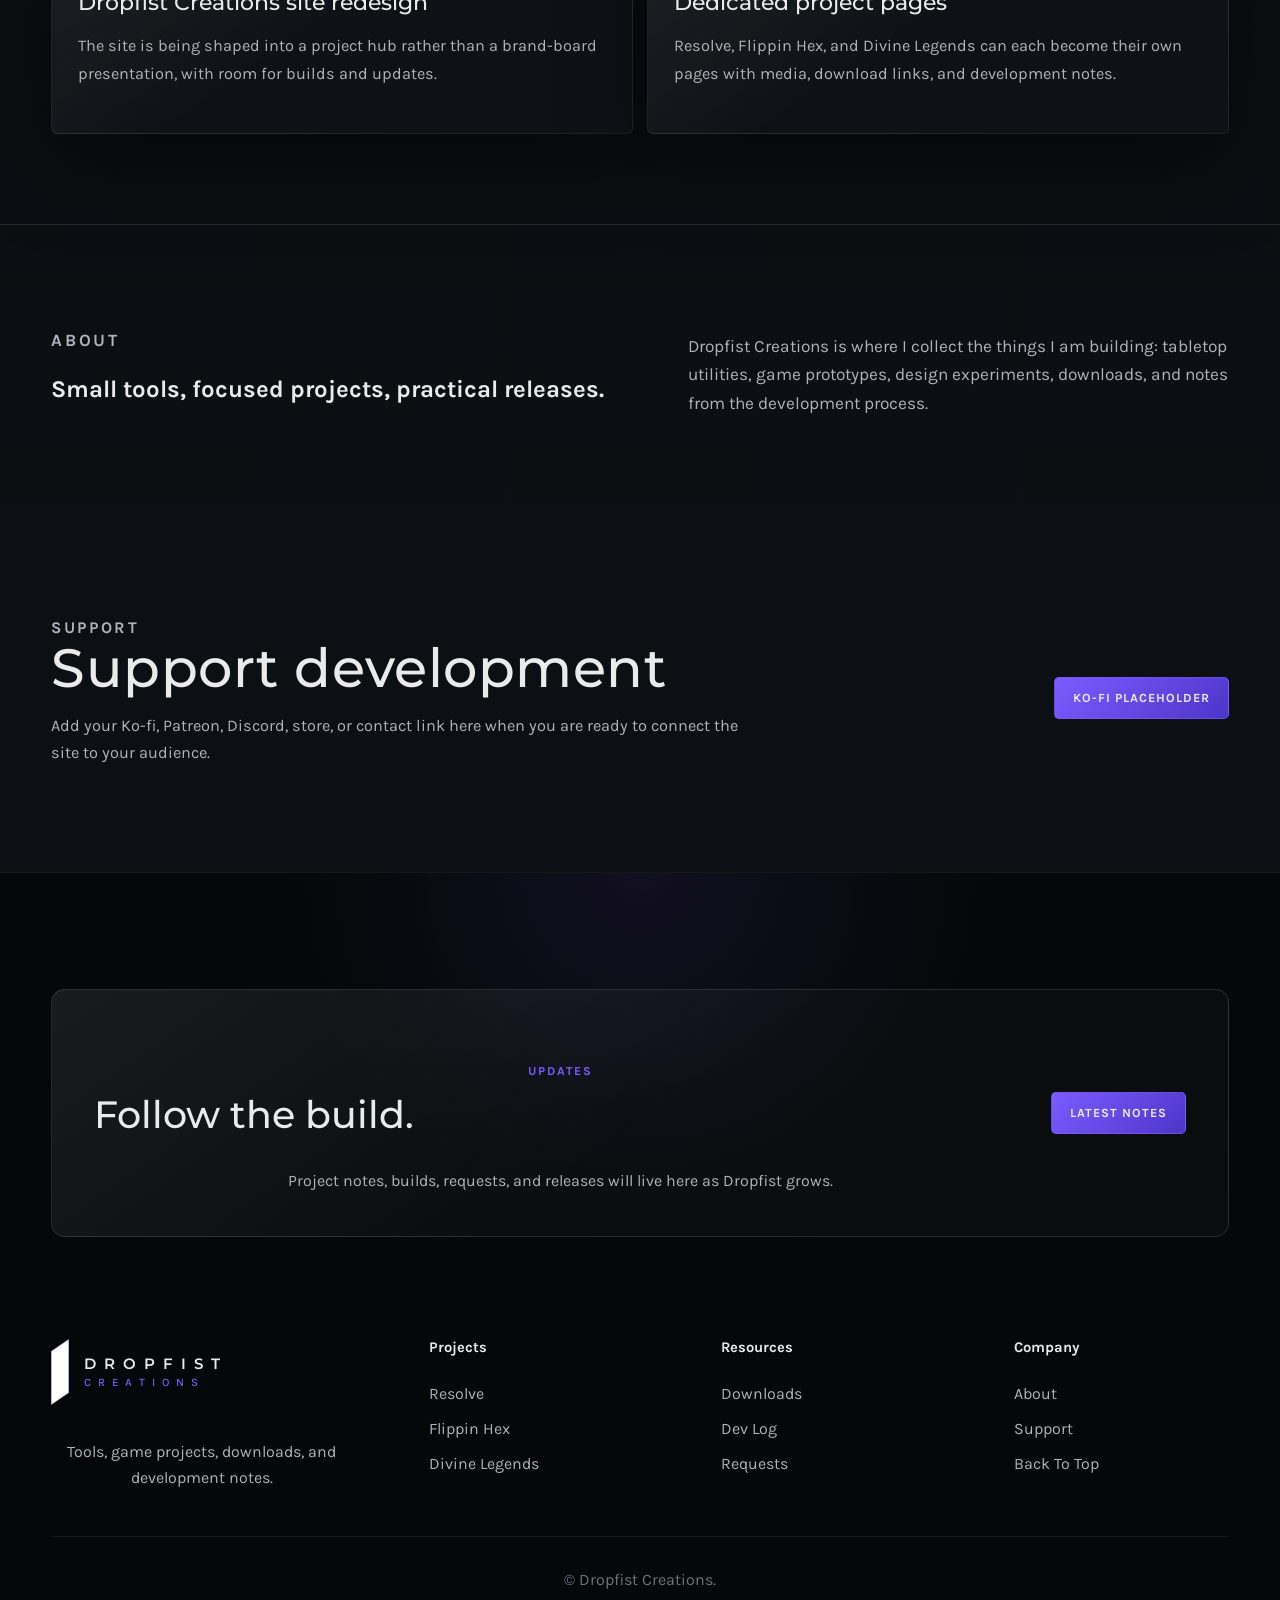
==== commit b08c2b0d: "Rework homepage with alternating project sections Restructure the homepage around alternating projec" ====
--- a/index.html
+++ b/index.html
@@ -116,65 +116,86 @@
         </p>
       </div>
 
-      <div class="project-stage">
-        <article id="resolve" class="project-card featured-card">
-          <div class="project-meta">
-            <span>01</span>
-            <span>Mobile Utility</span>
-          </div>
-          <div class="project-icon">
-            <img class="project-logo" src="assets/resolve-logo.svg" alt="" />
-          </div>
-          <h3>Resolve: MTG Life Counter</h3>
-          <p>
-            A focused tabletop utility for Magic: The Gathering players, designed
-            for readable life totals, quick counters, and clean table play.
-          </p>
-          <p class="project-note">
-            Unofficial fan-made utility. Not affiliated with Wizards of the Coast.
-          </p>
-          <div class="project-actions">
-            <a href="#">Google Play</a>
-            <a href="#">Dev Log</a>
-            <a href="#">Support</a>
-          </div>
-        </article>
-
-        <article class="project-card">
-          <div class="project-meta">
-            <span>02</span>
-            <span>Puzzle Prototype</span>
-          </div>
-          <div class="project-icon placeholder-icon" aria-hidden="true">
-            <span>FH</span>
-          </div>
-          <h3>Flippin Hex</h3>
-          <p>
-            A placeholder space for a future hex-based game project, ready for
-            browser demos, downloads, and design notes.
-          </p>
-          <div class="project-actions">
-            <a href="#">Play Demo</a>
-            <a href="#">Download</a>
-          </div>
-        </article>
-
-        <article class="project-card">
-          <div class="project-meta">
-            <span>03</span>
-            <span>Fantasy Concept</span>
-          </div>
-          <div class="project-icon placeholder-icon" aria-hidden="true">
-            <span>DL</span>
-          </div>
-          <h3>Divine Legends</h3>
-          <p>
-            A larger fantasy project slot for lore, character reveals, media,
-            roadmap notes, and release files.
-          </p>
-          <div class="project-actions">
-            <a href="#">Project Page</a>
-            <a href="#">Roadmap</a>
+      <div class="project-features">
+        <article id="resolve" class="project-feature">
+          <div class="project-visual">
+            <div class="visual-card resolve-visual">
+              <div class="visual-toolbar">
+                <span>Life</span>
+                <span>Poison</span>
+                <span>Commander</span>
+              </div>
+              <div class="visual-device">
+                <img src="assets/resolve-logo.svg" alt="" />
+              </div>
+              <div class="visual-pill">Android build in development</div>
+            </div>
+          </div>
+          <div class="project-copy">
+            <p class="eyebrow">Mobile Utility</p>
+            <h3>Resolve: MTG Life Counter</h3>
+            <p>
+              A focused tabletop utility for Magic: The Gathering players, designed
+              for readable life totals, quick counters, and clean table play.
+            </p>
+            <p class="project-note">
+              Unofficial fan-made utility. Not affiliated with Wizards of the Coast.
+            </p>
+            <div class="project-actions">
+              <a href="#">Google Play</a>
+              <a href="#">Dev Log</a>
+              <a href="#">Support</a>
+            </div>
+          </div>
+        </article>
+
+        <article class="project-feature reverse">
+          <div class="project-visual">
+            <div class="visual-card hex-visual">
+              <div class="hex-board" aria-hidden="true">
+                <span></span>
+                <span></span>
+                <span></span>
+                <span></span>
+                <span></span>
+              </div>
+              <div class="visual-pill">Prototype slot</div>
+            </div>
+          </div>
+          <div class="project-copy">
+            <p class="eyebrow">Puzzle Prototype</p>
+            <h3>Flippin Hex</h3>
+            <p>
+              A future hex-based game project space for playable demos,
+              downloads, changelogs, and design notes.
+            </p>
+            <div class="project-actions">
+              <a href="#">Play Demo</a>
+              <a href="#">Download</a>
+            </div>
+          </div>
+        </article>
+
+        <article class="project-feature">
+          <div class="project-visual">
+            <div class="visual-card legends-visual">
+              <div class="monolith-scene" aria-hidden="true">
+                <span></span>
+              </div>
+              <div class="visual-pill">Worldbuilding concept</div>
+            </div>
+          </div>
+          <div class="project-copy">
+            <p class="eyebrow">Fantasy Concept</p>
+            <h3>Divine Legends</h3>
+            <p>
+              A larger fantasy project slot for lore, character reveals, roadmap
+              notes, media, and future release files.
+            </p>
+            <div class="project-actions">
+              <a href="#">Project Page</a>
+              <a href="#">Roadmap</a>
+            </div>
           </div>
         </article>
       </div>
@@ -191,32 +212,39 @@
       </div>
 
       <div class="resource-grid">
-        <article class="resource-card">
+        <article class="resource-card panel-left">
           <span>01</span>
           <h3>Project Pages</h3>
           <p>Dedicated landing pages for Resolve, Flippin Hex, and Divine Legends.</p>
           <a href="#projects">Browse Projects</a>
         </article>
 
-        <article class="resource-card">
+        <article class="resource-card panel-up">
           <span>02</span>
           <h3>Dev Log</h3>
           <p>Short progress posts, design notes, build changes, and release context.</p>
           <a href="#updates">Read Updates</a>
         </article>
 
-        <article class="resource-card">
+        <article class="resource-card panel-right">
           <span>03</span>
           <h3>Requests</h3>
           <p>A future place for feature requests, feedback, bug reports, and ideas.</p>
           <a href="#support">Send Feedback</a>
         </article>
 
-        <article class="resource-card">
+        <article class="resource-card wide panel-left">
           <span>04</span>
           <h3>Downloads</h3>
           <p>App store links, direct files, demos, version notes, and media packs.</p>
           <a href="#">Coming Soon</a>
+        </article>
+
+        <article class="resource-card wide panel-right">
+          <span>05</span>
+          <h3>Support Channels</h3>
+          <p>Ko-fi, Discord, contact links, and future community touchpoints.</p>
+          <a href="#support">Support</a>
         </article>
       </div>
     </section>
@@ -274,23 +302,47 @@
   </main>
 
   <footer class="site-footer">
-    <div class="footer-marquee" aria-hidden="true">
+    <div class="footer-card">
       <div>
-        <span>Dropfist Creations</span>
-        <span>Projects</span>
-        <span>Tools</span>
-        <span>Downloads</span>
-        <span>Dev Logs</span>
-        <span>Requests</span>
-      </div>
-      <div>
-        <span>Dropfist Creations</span>
-        <span>Projects</span>
-        <span>Tools</span>
-        <span>Downloads</span>
-        <span>Dev Logs</span>
-        <span>Requests</span>
-      </div>
+        <p class="eyebrow">Updates</p>
+        <h2>Follow the build.</h2>
+        <p>Project notes, builds, requests, and releases will live here as Dropfist grows.</p>
+      </div>
+      <a class="button" href="#updates">Latest Notes</a>
+    </div>
+
+    <div class="footer-nav">
+      <div class="footer-brand footer-reveal">
+        <a class="brand" href="#top" aria-label="Dropfist Creations home">
+          <img class="brand-mark" src="assets/dropfist-creations-logo.svg" alt="" />
+          <span class="logo-type" aria-hidden="true">
+            <span class="logo-primary">Dropfist</span>
+            <span class="logo-secondary">Creations</span>
+          </span>
+        </a>
+        <p>Tools, game projects, downloads, and development notes.</p>
+      </div>
+
+      <nav class="footer-column footer-reveal">
+        <h3>Projects</h3>
+        <a href="#resolve">Resolve</a>
+        <a href="#projects">Flippin Hex</a>
+        <a href="#projects">Divine Legends</a>
+      </nav>
+
+      <nav class="footer-column footer-reveal">
+        <h3>Resources</h3>
+        <a href="#downloads">Downloads</a>
+        <a href="#updates">Dev Log</a>
+        <a href="#support">Requests</a>
+      </nav>
+
+      <nav class="footer-column footer-reveal">
+        <h3>Company</h3>
+        <a href="#about">About</a>
+        <a href="#support">Support</a>
+        <a href="#top">Back To Top</a>
+      </nav>
     </div>
     <p>&copy; Dropfist Creations.</p>
   </footer>
--- a/styles.css
+++ b/styles.css
@@ -436,13 +436,27 @@
   line-height: 1.66;
 }
 
-.project-stage {
-  display: grid;
-  grid-template-columns: 1.2fr 1fr 1fr;
-  gap: 14px;
-}
-
-.project-card,
+.project-features {
+  display: grid;
+  gap: clamp(72px, 10vw, 150px);
+}
+
+.project-feature {
+  display: grid;
+  grid-template-columns: minmax(0, 1fr) minmax(320px, 0.86fr);
+  gap: clamp(34px, 6vw, 90px);
+  align-items: center;
+}
+
+.project-feature.reverse .project-visual {
+  order: 2;
+}
+
+.project-feature.reverse .project-copy {
+  order: 1;
+}
+
+.project-visual,
 .resource-card,
 .updates-list article {
   position: relative;
@@ -455,14 +469,20 @@
   box-shadow: var(--shadow);
 }
 
-.project-card {
-  display: flex;
-  flex-direction: column;
-  min-height: 390px;
-  padding: 26px;
-}
-
-.project-card::after {
+.project-visual {
+  min-height: clamp(360px, 35vw, 520px);
+  padding: clamp(22px, 4vw, 48px);
+  animation: panel-from-left both;
+  animation-timeline: view();
+  animation-range: entry 0% cover 36%;
+}
+
+.project-feature.reverse .project-visual {
+  animation-name: panel-from-right;
+}
+
+.project-visual::after,
+.resource-card::after {
   position: absolute;
   right: -42px;
   bottom: -74px;
@@ -473,92 +493,164 @@
   clip-path: polygon(64% 0, 100% 0, 36% 100%, 0 100%);
 }
 
-.featured-card {
-  min-height: 470px;
-  background:
-    radial-gradient(circle at 76% 38%, rgba(123, 92, 255, 0.2), transparent 34%),
-    linear-gradient(145deg, rgba(255, 255, 255, 0.08), transparent 48%),
-    var(--panel-strong);
-}
-
-.project-card:hover,
+.project-visual:hover,
 .resource-card:hover {
   border-color: rgba(123, 92, 255, 0.34);
   transform: translateY(-4px);
 }
 
-.project-card,
+.project-visual,
 .resource-card {
   transition: border-color 180ms ease, transform 180ms ease;
 }
 
-.project-meta {
-  display: flex;
-  justify-content: space-between;
-  gap: 20px;
-  color: var(--purple);
-  font-size: 0.76rem;
-  font-weight: 700;
-  letter-spacing: 0.12em;
-  text-transform: uppercase;
-}
-
-.project-card h3 {
+.project-copy {
+  animation: copy-from-right both;
+  animation-timeline: view();
+  animation-range: entry 0% cover 34%;
+}
+
+.project-feature.reverse .project-copy {
+  animation-name: copy-from-left;
+}
+
+.project-copy h3 {
+  margin: 18px 0 0;
+  color: var(--white);
+  font-family: "Montserrat", "Segoe UI", sans-serif;
+  font-size: clamp(2.1rem, 4.4vw, 4.7rem);
+  font-weight: 500;
+  line-height: 1.02;
+}
+
+.project-copy h3,
+.project-copy > p:not(.eyebrow),
+.project-actions,
+.project-note {
+  animation: copy-line-in both;
+  animation-timeline: view();
+  animation-range: entry 0% cover 24%;
+}
+
+.project-copy > p:not(.eyebrow) {
+  animation-delay: 120ms;
+}
+
+.project-actions,
+.project-note {
+  animation-delay: 220ms;
+}
+
+.visual-card {
   position: relative;
   z-index: 1;
-  margin: 38px 0 0;
-  color: var(--white);
-  font-family: "Montserrat", "Segoe UI", sans-serif;
-  font-size: clamp(1.45rem, 2.4vw, 3rem);
-  font-weight: 500;
-  line-height: 1.05;
-}
-
-.project-icon {
+  display: grid;
+  align-content: center;
+  min-height: 100%;
+  padding: clamp(22px, 4vw, 48px);
+  border: 1px solid rgba(234, 234, 234, 0.1);
+  border-radius: 14px;
+  background:
+    radial-gradient(circle at 62% 50%, rgba(123, 92, 255, 0.2), transparent 38%),
+    linear-gradient(145deg, rgba(255, 255, 255, 0.07), transparent 52%),
+    rgba(0, 0, 0, 0.28);
+}
+
+.visual-toolbar {
+  position: absolute;
+  top: 26px;
+  right: 26px;
+  left: 26px;
+  display: grid;
+  grid-template-columns: repeat(3, minmax(0, 1fr));
+  gap: 8px;
+}
+
+.visual-toolbar span {
+  display: grid;
+  place-items: center;
+  min-height: 34px;
+  border-radius: 999px;
+  background: rgba(255, 255, 255, 0.055);
+  color: var(--muted);
+  font-size: 0.72rem;
+  font-weight: 700;
+  text-align: center;
+}
+
+.visual-device,
+.hex-board,
+.monolith-scene {
   position: relative;
-  z-index: 1;
   display: grid;
   place-items: center;
-  width: 96px;
+  width: min(64%, 260px);
   aspect-ratio: 1;
-  margin-top: 34px;
-  border: 1px solid rgba(234, 234, 234, 0.1);
-  border-radius: 22px;
-  background:
-    radial-gradient(circle at 46% 42%, rgba(255, 255, 255, 0.08), transparent 48%),
-    linear-gradient(145deg, rgba(123, 92, 255, 0.16), rgba(8, 11, 14, 0.94));
-  box-shadow:
-    0 18px 44px rgba(0, 0, 0, 0.36),
-    0 0 42px rgba(123, 92, 255, 0.18);
-}
-
-.project-icon::before {
+  margin: 54px auto 26px;
+  border: 1px solid rgba(234, 234, 234, 0.11);
+  border-radius: 32px;
+  background: linear-gradient(145deg, rgba(123, 92, 255, 0.18), rgba(8, 11, 14, 0.94));
+  box-shadow: 0 0 70px rgba(123, 92, 255, 0.2);
+}
+
+.visual-device::before,
+.hex-board::before,
+.monolith-scene::before {
   position: absolute;
-  inset: -44px;
+  inset: -70px;
   z-index: -1;
   content: "";
-  background: radial-gradient(circle, rgba(123, 92, 255, 0.3), transparent 62%);
+  background: radial-gradient(circle, rgba(123, 92, 255, 0.28), transparent 62%);
   pointer-events: none;
 }
 
-.project-logo {
-  width: 62%;
-  height: 62%;
+.visual-device img {
+  width: 56%;
+  height: 56%;
   object-fit: contain;
-  filter: drop-shadow(0 0 14px rgba(255, 255, 255, 0.12));
-}
-
-.placeholder-icon span {
-  color: var(--white);
-  font-family: "Montserrat", "Segoe UI", sans-serif;
-  font-size: 1.35rem;
-  font-weight: 600;
-  letter-spacing: 0.08em;
-}
-
-.project-card p {
-  position: relative;
-  z-index: 1;
+}
+
+.visual-pill {
+  justify-self: center;
+  min-height: 44px;
+  padding: 13px 22px;
+  border: 1px solid var(--line);
+  border-radius: 999px;
+  color: var(--muted);
+  background: rgba(0, 0, 0, 0.34);
+  font-weight: 700;
+  text-align: center;
+}
+
+.hex-board {
+  grid-template-columns: repeat(3, 56px);
+  gap: 10px;
+  width: min(74%, 300px);
+  aspect-ratio: auto;
+  min-height: 210px;
+}
+
+.hex-board span {
+  width: 56px;
+  aspect-ratio: 1;
+  background: linear-gradient(145deg, rgba(123, 92, 255, 0.85), rgba(234, 234, 234, 0.12));
+  clip-path: polygon(25% 5%, 75% 5%, 100% 50%, 75% 95%, 25% 95%, 0 50%);
+}
+
+.hex-board span:nth-child(even) {
+  transform: translateY(34px);
+}
+
+.monolith-scene span {
+  display: block;
+  width: 48px;
+  height: 150px;
+  background: linear-gradient(145deg, var(--white), var(--purple));
+  clip-path: polygon(64% 0, 100% 0, 36% 100%, 0 100%);
+  filter: drop-shadow(0 0 34px rgba(123, 92, 255, 0.44));
+}
+
+.project-copy p {
   margin: 18px 0 0;
   color: var(--muted);
   line-height: 1.64;
@@ -571,13 +663,10 @@
 }
 
 .project-actions {
-  position: relative;
-  z-index: 1;
   display: flex;
   flex-wrap: wrap;
   gap: 10px;
-  margin-top: auto;
-  padding-top: 28px;
+  margin-top: 28px;
 }
 
 .resource-section {
@@ -596,21 +685,26 @@
   flex-direction: column;
   min-height: 280px;
   padding: 24px;
-  animation: slide-panel-in both;
+  animation: panel-from-bottom both;
   animation-timeline: view();
   animation-range: entry 0% cover 34%;
 }
 
-.resource-card:nth-child(2) {
-  animation-delay: 80ms;
-}
-
-.resource-card:nth-child(3) {
-  animation-delay: 160ms;
-}
-
-.resource-card:nth-child(4) {
-  animation-delay: 240ms;
+.resource-card.panel-left {
+  animation-name: panel-from-left;
+}
+
+.resource-card.panel-right {
+  animation-name: panel-from-right;
+}
+
+.resource-card.panel-up {
+  animation-name: panel-from-bottom;
+}
+
+.resource-card.wide {
+  grid-column: span 2;
+  min-height: 250px;
 }
 
 .resource-card span {
@@ -703,53 +797,131 @@
 }
 
 .site-footer {
-  overflow: hidden;
-  padding: 0 0 44px;
+  padding: clamp(70px, 9vw, 130px) clamp(22px, 4vw, 58px) 44px;
   color: var(--dim);
   border-top: 1px solid var(--line-soft);
-  text-align: center;
-}
-
-.footer-marquee {
-  display: flex;
-  width: max-content;
-  padding: 34px 0;
+  background:
+    radial-gradient(circle at 50% 0%, rgba(123, 92, 255, 0.1), transparent 36%),
+    #050708;
+}
+
+.footer-card {
+  display: grid;
+  grid-template-columns: minmax(0, 1fr) auto;
+  align-items: center;
+  gap: 24px;
+  width: min(100%, 1180px);
+  margin: 0 auto clamp(70px, 8vw, 120px);
+  padding: clamp(24px, 4vw, 42px);
+  border: 1px solid var(--line);
+  border-radius: 14px;
+  background:
+    linear-gradient(145deg, rgba(255, 255, 255, 0.06), transparent 52%),
+    rgba(255, 255, 255, 0.025);
+  animation: panel-from-bottom both;
+  animation-timeline: view();
+  animation-range: entry 0% cover 30%;
+}
+
+.footer-card h2 {
+  margin: 10px 0 0;
+  color: var(--white);
+  font-family: "Montserrat", "Segoe UI", sans-serif;
+  font-size: clamp(1.7rem, 3vw, 3rem);
+  font-weight: 500;
+}
+
+.footer-card p:not(.eyebrow) {
+  color: var(--muted);
+}
+
+.footer-nav {
+  display: grid;
+  grid-template-columns: 1.4fr repeat(3, minmax(140px, 1fr));
+  gap: clamp(28px, 6vw, 86px);
+  width: min(100%, 1180px);
+  margin: 0 auto;
+  padding-bottom: 46px;
   border-bottom: 1px solid var(--line-soft);
-  animation: footer-marquee 30s linear infinite;
-}
-
-.footer-marquee div {
-  display: flex;
-  align-items: center;
-}
-
-.footer-marquee span {
-  margin-right: clamp(34px, 6vw, 86px);
-  color: rgba(234, 234, 234, 0.16);
-  font-family: "Montserrat", "Segoe UI", sans-serif;
-  font-size: clamp(2.4rem, 7vw, 7rem);
-  font-weight: 600;
-  letter-spacing: 0.08em;
-  text-transform: uppercase;
-  white-space: nowrap;
+}
+
+.footer-brand p {
+  max-width: 320px;
+  margin-top: 28px;
+  color: var(--muted);
+  line-height: 1.6;
+}
+
+.footer-column {
+  display: grid;
+  align-content: start;
+  gap: 16px;
+}
+
+.footer-column h3 {
+  margin: 0 0 12px;
+  color: var(--white);
+  font-size: 0.92rem;
+}
+
+.footer-column a {
+  color: var(--muted);
+  text-decoration: none;
+}
+
+.footer-column a:hover {
+  color: var(--white);
+}
+
+.footer-reveal {
+  animation: footer-nav-up both;
+  animation-timeline: view();
+  animation-range: entry 0% cover 30%;
+}
+
+.footer-reveal:nth-child(2) {
+  animation-delay: 120ms;
+}
+
+.footer-reveal:nth-child(3) {
+  animation-delay: 220ms;
+}
+
+.footer-reveal:nth-child(4) {
+  animation-delay: 320ms;
 }
 
 .site-footer p {
   margin: 30px 0 0;
   line-height: 1.6;
-}
-
-@keyframes footer-marquee {
+  text-align: center;
+}
+
+@keyframes panel-from-left {
   from {
+    opacity: 0;
+    transform: translateX(-56px);
+  }
+
+  to {
+    opacity: 1;
     transform: translateX(0);
   }
+}
+
+@keyframes panel-from-right {
+  from {
+    opacity: 0;
+    transform: translateX(56px);
+  }
 
   to {
-    transform: translateX(-50%);
-  }
-}
-
-@keyframes slide-panel-in {
+    opacity: 1;
+    transform: translateX(0);
+  }
+}
+
+@keyframes panel-from-bottom {
   from {
     opacity: 0;
     transform: translateY(34px);
@@ -761,9 +933,57 @@
   }
 }
 
+@keyframes copy-from-right {
+  from {
+    opacity: 0;
+    transform: translateX(34px);
+  }
+
+  to {
+    opacity: 1;
+    transform: translateX(0);
+  }
+}
+
+@keyframes copy-from-left {
+  from {
+    opacity: 0;
+    transform: translateX(-34px);
+  }
+
+  to {
+    opacity: 1;
+    transform: translateX(0);
+  }
+}
+
+@keyframes copy-line-in {
+  from {
+    opacity: 0;
+    transform: translateY(18px);
+  }
+
+  to {
+    opacity: 1;
+    transform: translateY(0);
+  }
+}
+
+@keyframes footer-nav-up {
+  from {
+    opacity: 0;
+    transform: translateY(46px);
+  }
+
+  to {
+    opacity: 1;
+    transform: translateY(0);
+  }
+}
+
 @media (max-width: 1080px) {
   .hero,
-  .project-stage,
+  .project-feature,
   .resource-grid,
   .updates-list,
   .about-section,
@@ -779,13 +999,26 @@
     max-width: min(420px, calc(100% - 210px));
   }
 
-  .project-card,
-  .featured-card {
-    min-height: 320px;
+  .project-feature.reverse .project-visual,
+  .project-feature.reverse .project-copy {
+    order: initial;
+  }
+
+  .project-visual {
+    min-height: 340px;
   }
 
   .resource-card {
     min-height: 230px;
+  }
+
+  .resource-card.wide {
+    grid-column: auto;
+  }
+
+  .footer-card,
+  .footer-nav {
+    grid-template-columns: 1fr;
   }
 }
 
@@ -946,14 +1179,34 @@
     flex: 1 1 140px;
   }
 
-  .footer-marquee span {
-    letter-spacing: 0.04em;
+  .visual-toolbar {
+    grid-template-columns: 1fr;
+    position: static;
+    margin-bottom: 20px;
+  }
+
+  .visual-device,
+  .hex-board,
+  .monolith-scene {
+    width: min(82%, 240px);
+    margin-top: 18px;
+  }
+
+  .footer-card .button {
+    width: 100%;
   }
 }
 
 @media (prefers-reduced-motion: reduce) {
-  .footer-marquee,
-  .resource-card {
+  .resource-card,
+  .project-visual,
+  .project-copy,
+  .project-copy h3,
+  .project-copy > p:not(.eyebrow),
+  .project-actions,
+  .project-note,
+  .footer-card,
+  .footer-reveal {
     animation: none;
   }
 }
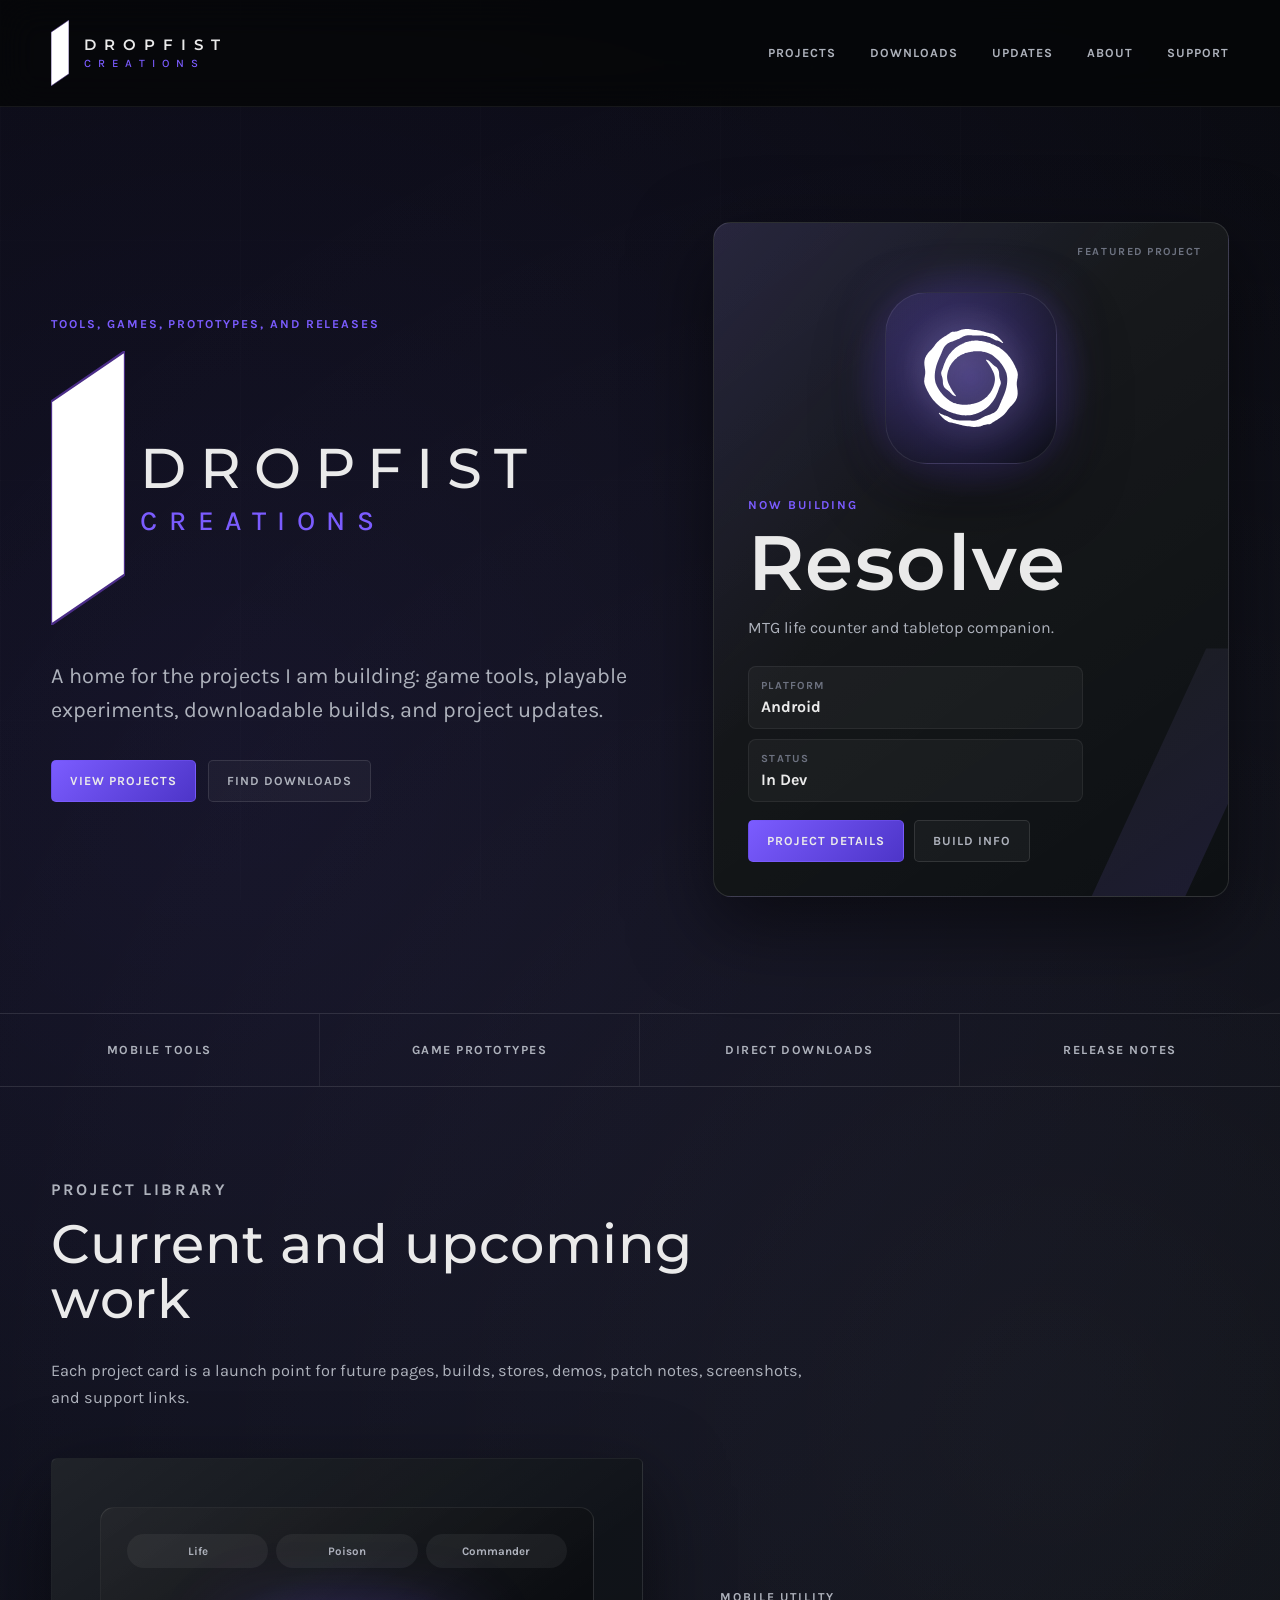
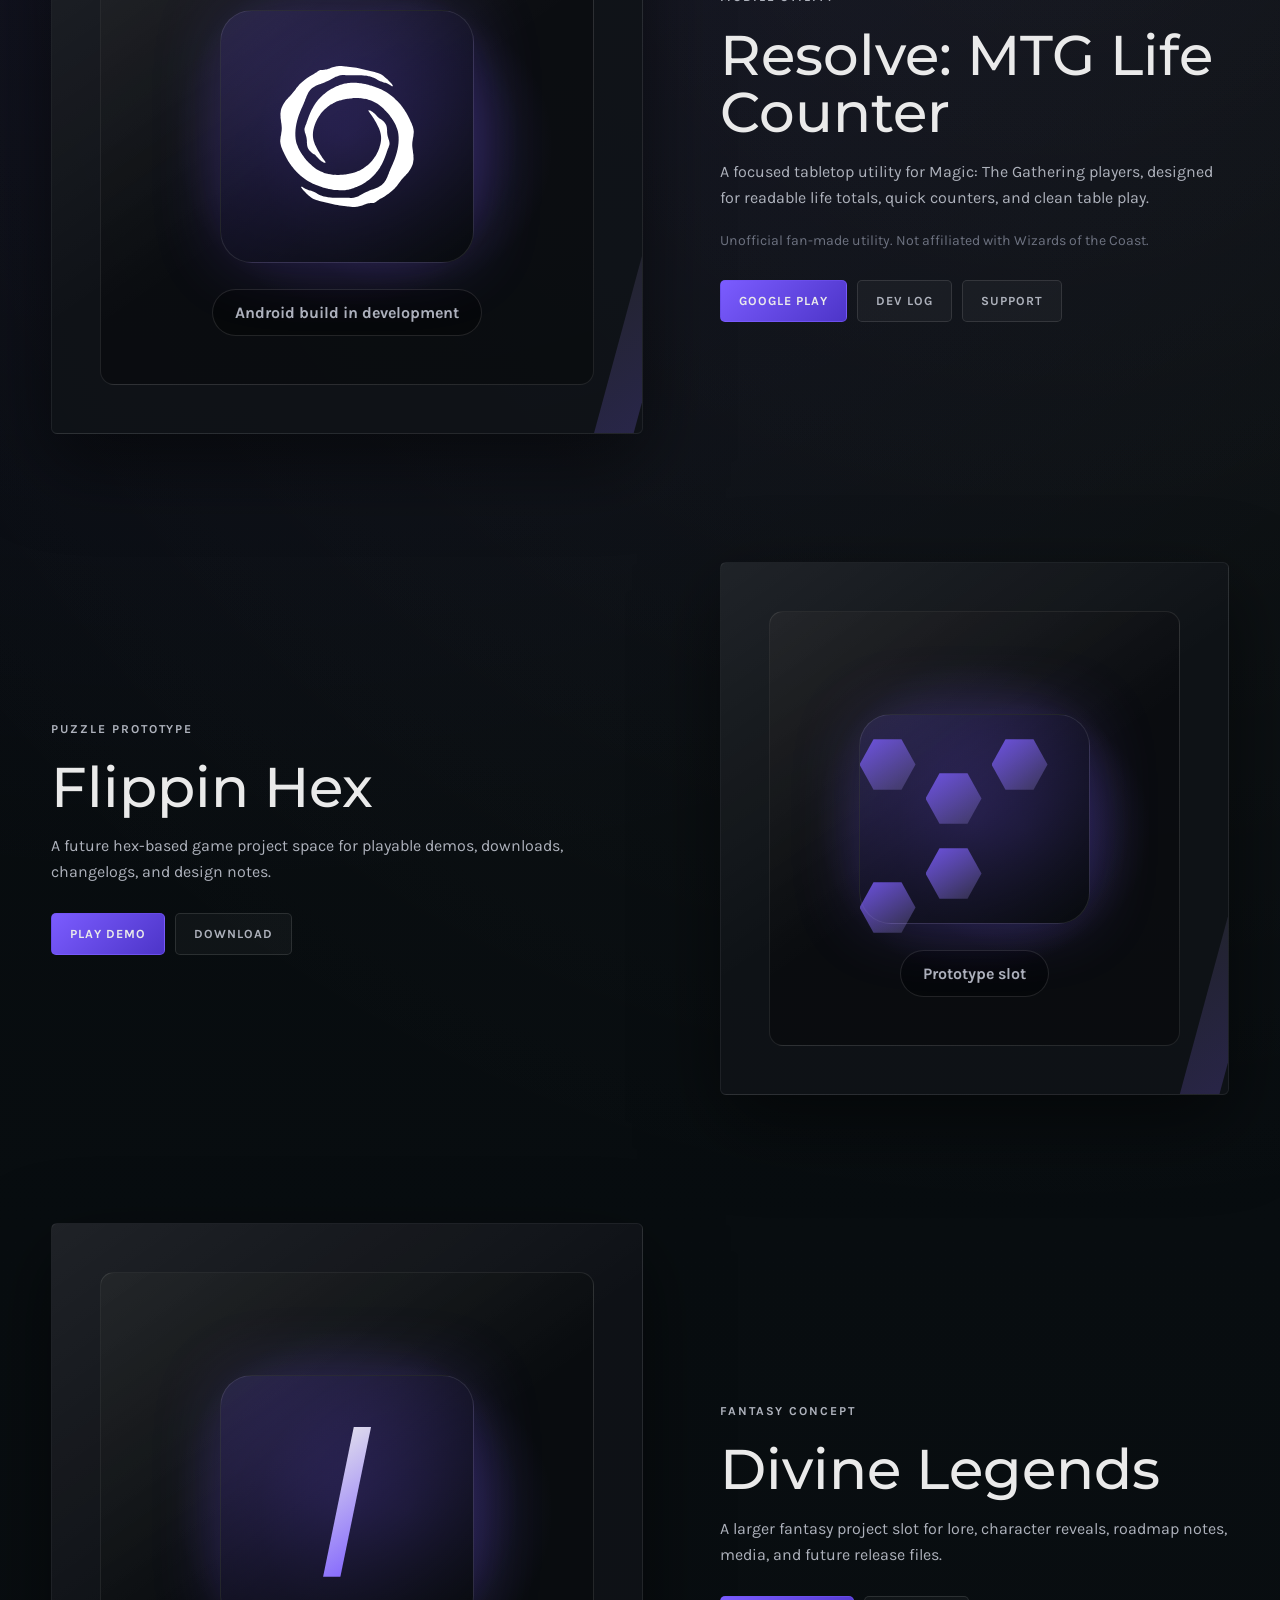
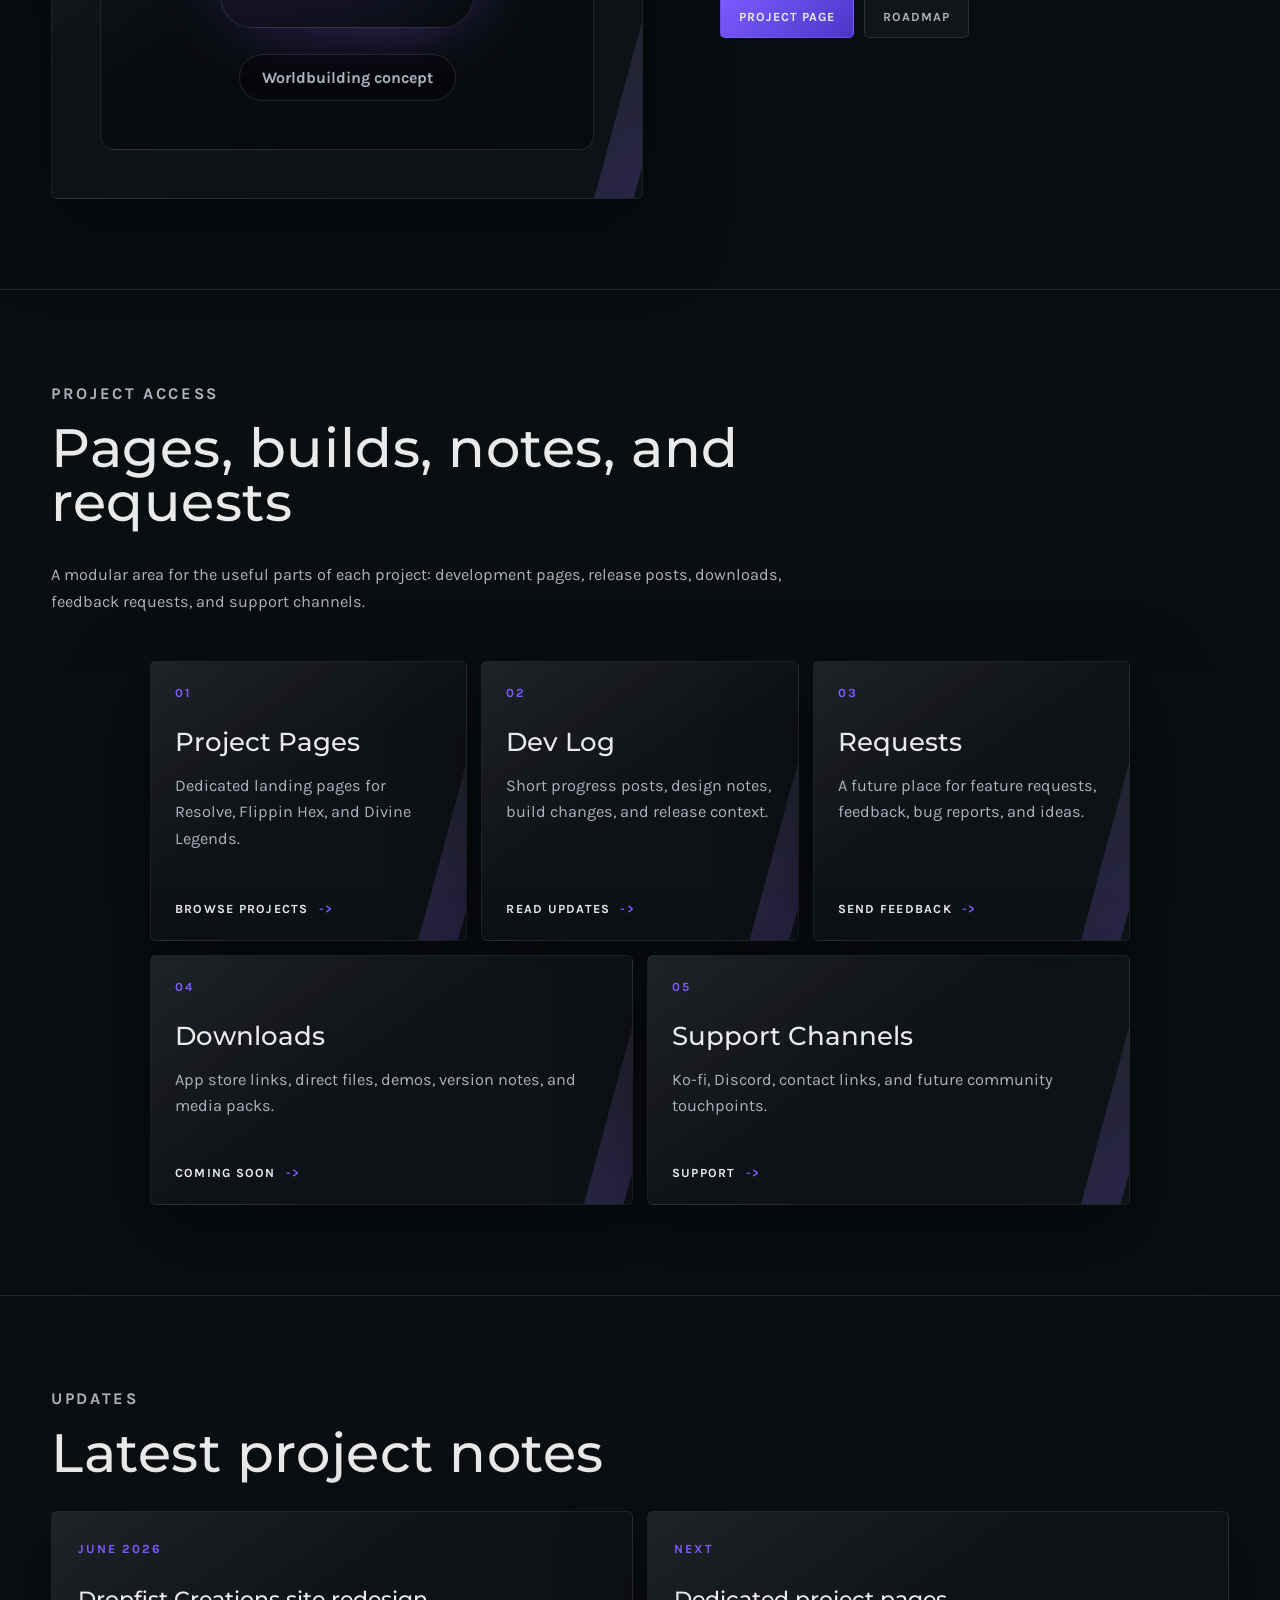
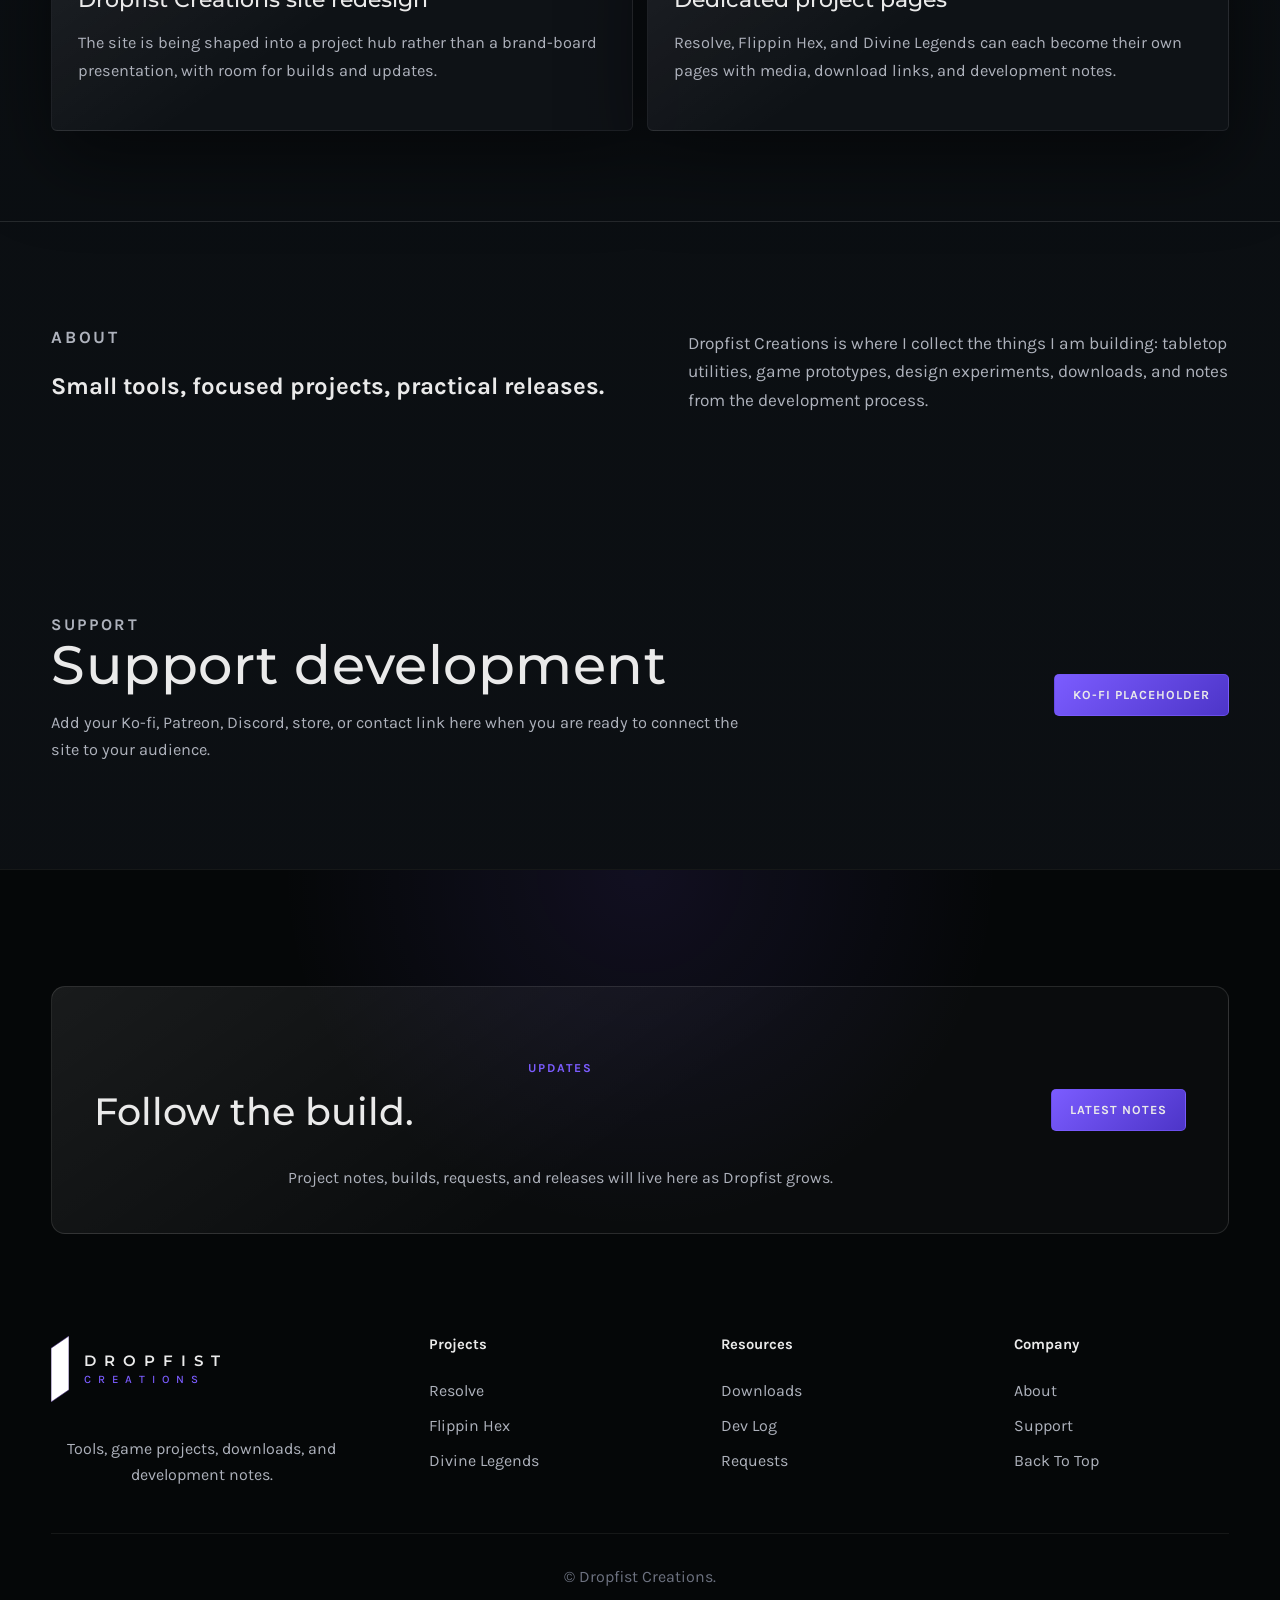
==== commit bd542465: "Simplify featured project panel header Remove the Mac-style window treatment from the featured proje" ====
--- a/index.html
+++ b/index.html
@@ -68,9 +68,6 @@
       <aside class="hero-feature" aria-label="Featured project">
         <div class="feature-window">
           <div class="window-header">
-            <span></span>
-            <span></span>
-            <span></span>
             <strong>Featured Project</strong>
           </div>
           <div class="feature-orb" aria-hidden="true">
--- a/styles.css
+++ b/styles.css
@@ -256,20 +256,11 @@
 .window-header {
   display: flex;
   align-items: center;
-  gap: 8px;
-  padding: 18px;
-  border-bottom: 1px solid var(--line-soft);
-}
-
-.window-header span {
-  width: 8px;
-  height: 8px;
-  border-radius: 999px;
-  background: rgba(234, 234, 234, 0.3);
+  justify-content: flex-end;
+  padding: 22px 26px 0;
 }
 
 .window-header strong {
-  margin-left: auto;
   color: var(--dim);
   font-size: 0.68rem;
   letter-spacing: 0.14em;
@@ -278,12 +269,12 @@
 
 .feature-orb {
   position: absolute;
-  right: clamp(28px, 6vw, 70px);
+  right: clamp(30px, 5vw, 58px);
   top: 50%;
   z-index: 1;
   display: grid;
   place-items: center;
-  width: 160px;
+  width: 172px;
   aspect-ratio: 1;
   border: 1px solid rgba(234, 234, 234, 0.1);
   border-radius: 42px;
@@ -298,10 +289,10 @@
 
 .feature-orb::before {
   position: absolute;
-  inset: -70px;
+  inset: -48px;
   z-index: -1;
   content: "";
-  background: radial-gradient(circle, rgba(123, 92, 255, 0.38), transparent 62%);
+  background: radial-gradient(circle, rgba(123, 92, 255, 0.34), transparent 64%);
   pointer-events: none;
 }
 
@@ -316,15 +307,16 @@
   position: relative;
   z-index: 2;
   align-self: end;
-  max-width: min(440px, calc(100% - 210px));
+  max-width: min(335px, calc(100% - 250px));
   padding: 48px 34px 38px;
 }
 
 .feature-content h1 {
+  max-width: 100%;
   margin: 16px 0 0;
   color: var(--white);
   font-family: "Montserrat", "Segoe UI", sans-serif;
-  font-size: clamp(3rem, 4.4vw, 5rem);
+  font-size: clamp(3rem, 4vw, 4rem);
   font-weight: 600;
   letter-spacing: 0.02em;
   line-height: 0.92;
@@ -332,6 +324,7 @@
 }
 
 .feature-content p:not(.eyebrow) {
+  max-width: 335px;
   color: var(--muted);
   line-height: 1.6;
 }
@@ -341,6 +334,7 @@
   grid-template-columns: repeat(2, minmax(0, 1fr));
   gap: 10px;
   margin: 26px 0 0;
+  max-width: 335px;
 }
 
 .feature-stats div {
@@ -368,6 +362,7 @@
   display: flex;
   flex-wrap: wrap;
   gap: 10px;
+  max-width: 335px;
   margin-top: 18px;
 }
 
@@ -676,8 +671,10 @@
 
 .resource-grid {
   display: grid;
-  grid-template-columns: repeat(4, minmax(0, 1fr));
+  grid-template-columns: repeat(6, minmax(0, 1fr));
   gap: 14px;
+  width: min(100%, 980px);
+  margin: 0 auto;
 }
 
 .resource-card {
@@ -690,6 +687,10 @@
   animation-range: entry 0% cover 34%;
 }
 
+.resource-card {
+  grid-column: span 2;
+}
+
 .resource-card.panel-left {
   animation-name: panel-from-left;
 }
@@ -703,7 +704,7 @@
 }
 
 .resource-card.wide {
-  grid-column: span 2;
+  grid-column: span 3;
   min-height: 250px;
 }
 
@@ -874,21 +875,25 @@
 }
 
 .footer-reveal {
+  --footer-offset: 0px;
   animation: footer-nav-up both;
   animation-timeline: view();
   animation-range: entry 0% cover 30%;
 }
 
 .footer-reveal:nth-child(2) {
+  --footer-offset: 36px;
   animation-delay: 120ms;
 }
 
 .footer-reveal:nth-child(3) {
+  --footer-offset: 72px;
+  animation-delay: 320ms;
+}
+
+.footer-reveal:nth-child(4) {
+  --footer-offset: 54px;
   animation-delay: 220ms;
-}
-
-.footer-reveal:nth-child(4) {
-  animation-delay: 320ms;
 }
 
 .site-footer p {
@@ -972,7 +977,7 @@
 @keyframes footer-nav-up {
   from {
     opacity: 0;
-    transform: translateY(46px);
+    transform: translateY(calc(46px + var(--footer-offset)));
   }
 
   to {
@@ -1016,6 +1021,10 @@
     grid-column: auto;
   }
 
+  .resource-card {
+    grid-column: auto;
+  }
+
   .footer-card,
   .footer-nav {
     grid-template-columns: 1fr;
@@ -1031,7 +1040,7 @@
     position: relative;
     top: auto;
     right: auto;
-    width: 160px;
+    width: 172px;
     margin: 34px auto 0;
     transform: none;
   }
@@ -1043,6 +1052,7 @@
 
   .feature-content h1 {
     font-size: clamp(2.65rem, 7vw, 4.8rem);
+    max-width: 100%;
   }
 
   .feature-stats {
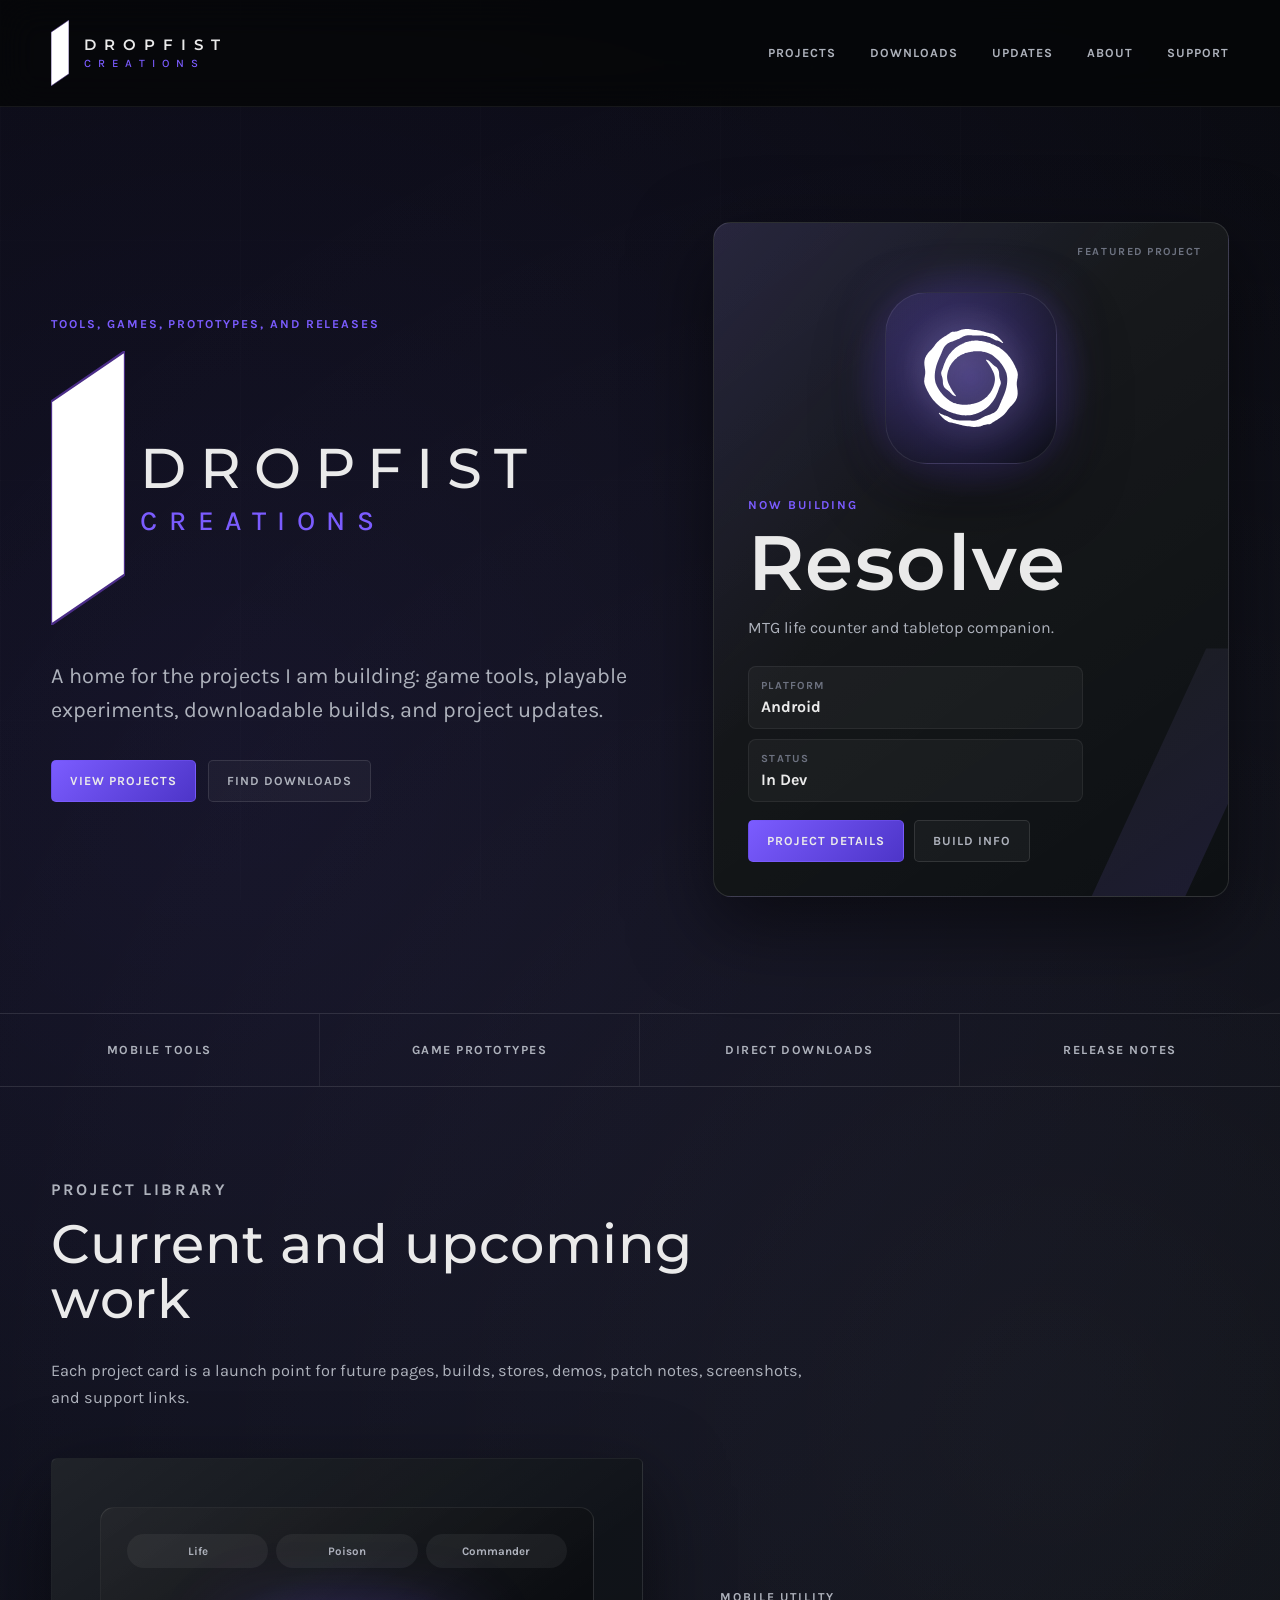
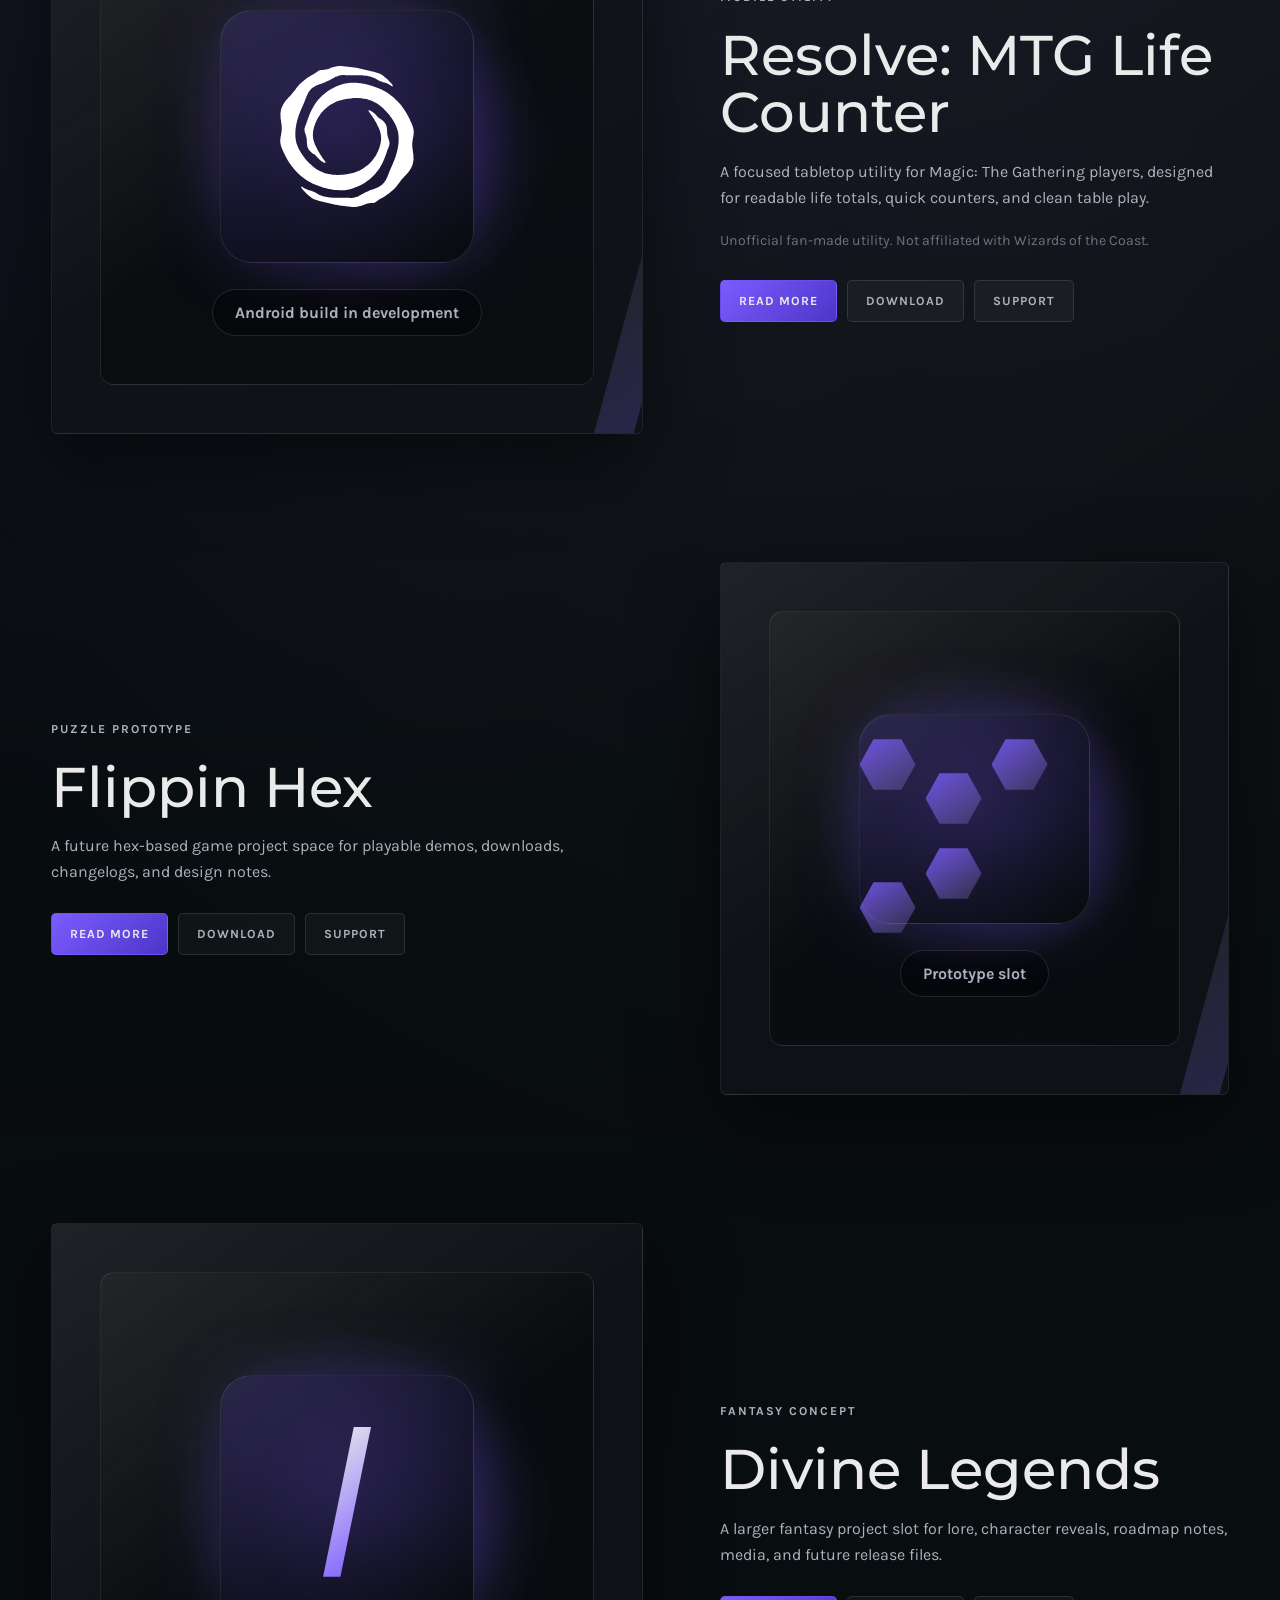
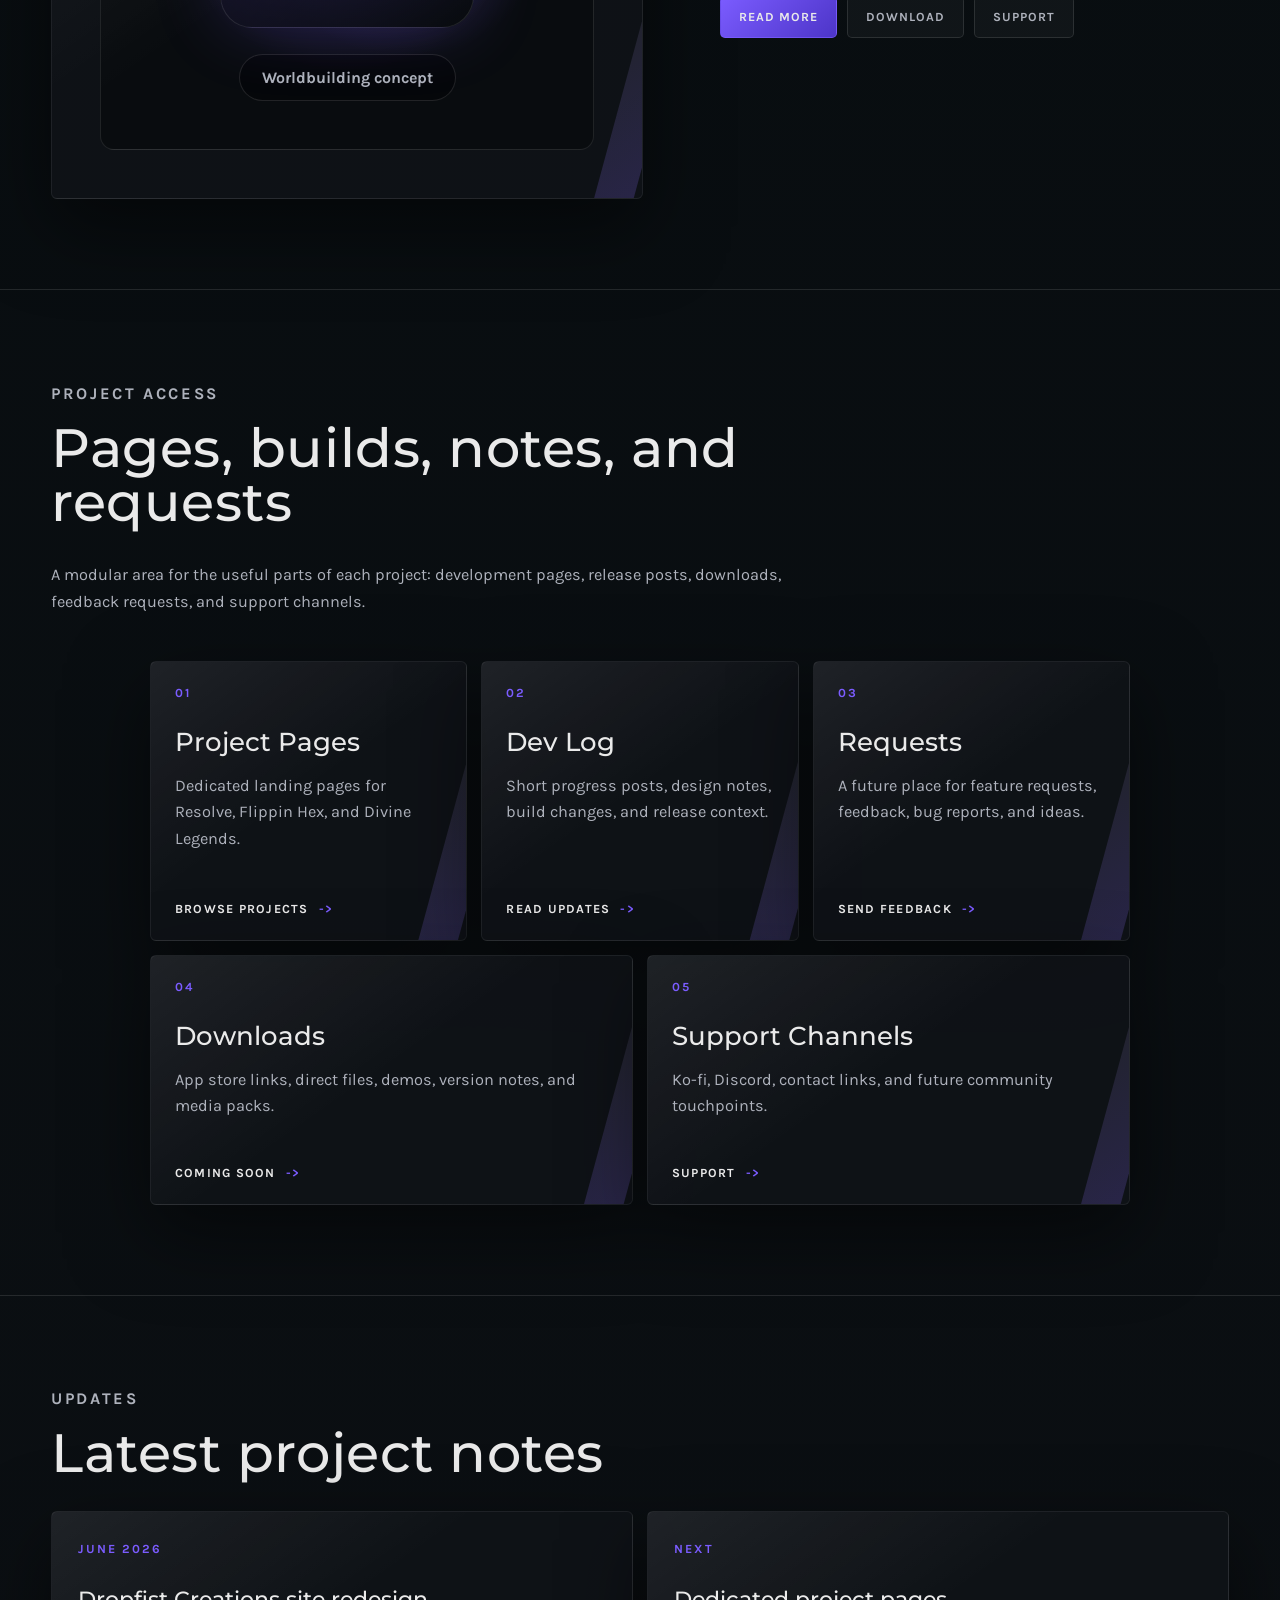
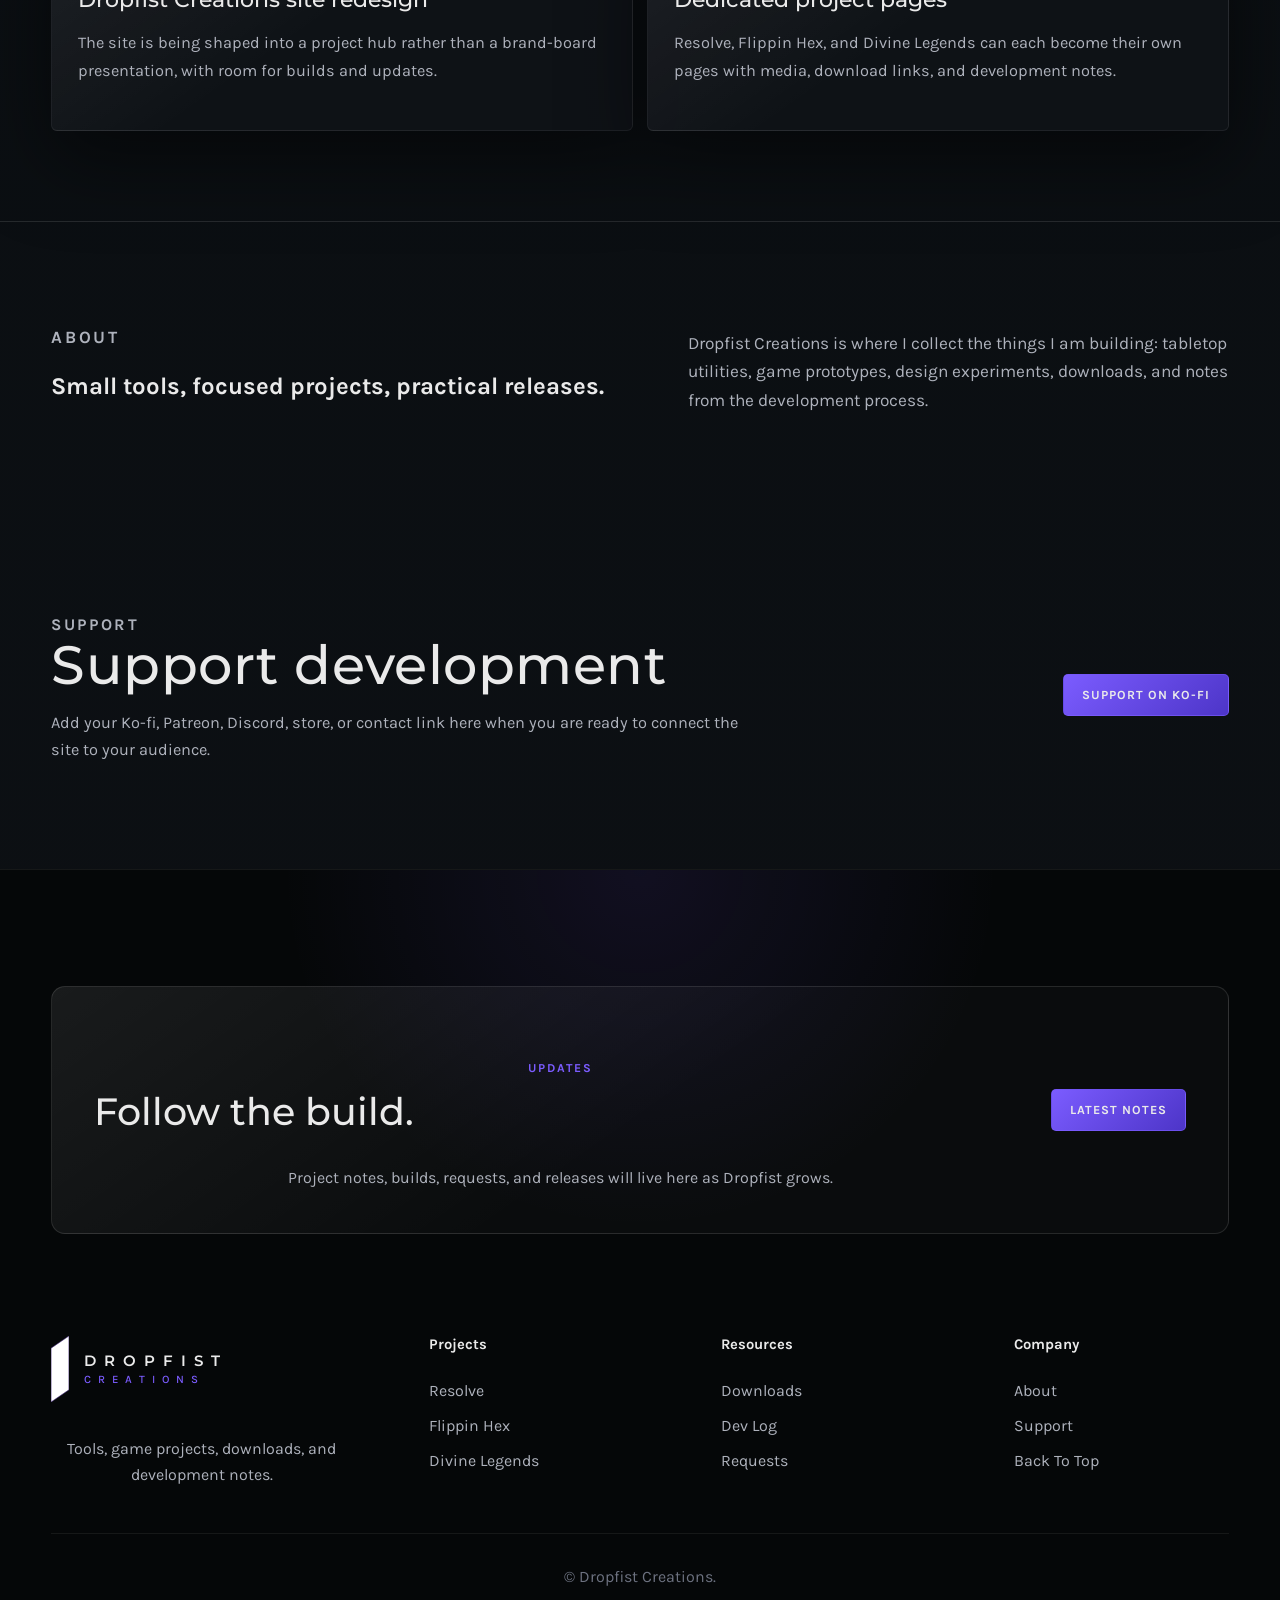
==== commit cdcf9a51: "Restructure project links and add app detail pages - Updated homepage project cards to use consisten" ====
--- a/index.html
+++ b/index.html
@@ -139,9 +139,9 @@
               Unofficial fan-made utility. Not affiliated with Wizards of the Coast.
             </p>
             <div class="project-actions">
-              <a href="#">Google Play</a>
-              <a href="#">Dev Log</a>
-              <a href="#">Support</a>
+              <a href="resolve.html">Read More</a>
+              <a href="#downloads">Download</a>
+              <a href="https://ko-fi.com/YOUR-KOFI-NAME">Support</a>
             </div>
           </div>
         </article>
@@ -167,8 +167,9 @@
               downloads, changelogs, and design notes.
             </p>
             <div class="project-actions">
-              <a href="#">Play Demo</a>
-              <a href="#">Download</a>
+              <a href="flippin-hex.html">Read More</a>
+              <a href="#downloads">Download</a>
+              <a href="https://ko-fi.com/YOUR-KOFI-NAME">Support</a>
             </div>
           </div>
         </article>
@@ -190,8 +191,9 @@
               notes, media, and future release files.
             </p>
             <div class="project-actions">
-              <a href="#">Project Page</a>
-              <a href="#">Roadmap</a>
+              <a href="divine-legends.html">Read More</a>
+              <a href="#downloads">Download</a>
+              <a href="https://ko-fi.com/YOUR-KOFI-NAME">Support</a>
             </div>
           </div>
         </article>
@@ -294,7 +296,7 @@
           are ready to connect the site to your audience.
         </p>
       </div>
-      <a class="button" href="https://ko-fi.com/YOUR-KOFI-NAME">Ko-fi Placeholder</a>
+      <a class="button" href="https://ko-fi.com/YOUR-KOFI-NAME">Support On Ko-fi</a>
     </section>
   </main>
 
@@ -322,9 +324,9 @@
 
       <nav class="footer-column footer-reveal">
         <h3>Projects</h3>
-        <a href="#resolve">Resolve</a>
-        <a href="#projects">Flippin Hex</a>
-        <a href="#projects">Divine Legends</a>
+        <a href="resolve.html">Resolve</a>
+        <a href="flippin-hex.html">Flippin Hex</a>
+        <a href="divine-legends.html">Divine Legends</a>
       </nav>
 
       <nav class="footer-column footer-reveal">
--- a/styles.css
+++ b/styles.css
@@ -902,6 +902,90 @@
   text-align: center;
 }
 
+.detail-page {
+  min-height: 100vh;
+}
+
+.detail-hero {
+  display: grid;
+  grid-template-columns: minmax(0, 0.95fr) minmax(320px, 0.55fr);
+  gap: clamp(28px, 6vw, 86px);
+  align-items: center;
+  width: min(100%, 1480px);
+  margin: 0 auto;
+  padding: clamp(62px, 9vw, 128px) clamp(22px, 4vw, 58px);
+}
+
+.detail-hero h1 {
+  margin: 18px 0 0;
+  color: var(--white);
+  font-family: "Montserrat", "Segoe UI", sans-serif;
+  font-size: clamp(3.2rem, 7vw, 7rem);
+  font-weight: 500;
+  line-height: 0.95;
+}
+
+.detail-hero p:not(.eyebrow) {
+  max-width: 760px;
+  margin: 28px 0 0;
+  color: var(--muted);
+  font-size: clamp(1.12rem, 1.7vw, 1.55rem);
+  line-height: 1.55;
+}
+
+.detail-logo-card {
+  display: grid;
+  place-items: center;
+  min-height: clamp(320px, 34vw, 500px);
+  border: 1px solid var(--line);
+  border-radius: 14px;
+  background:
+    radial-gradient(circle at 50% 45%, rgba(123, 92, 255, 0.24), transparent 45%),
+    linear-gradient(145deg, rgba(255, 255, 255, 0.07), transparent 52%),
+    var(--panel);
+  box-shadow: var(--shadow);
+}
+
+.detail-logo-card > img {
+  width: min(48%, 220px);
+  height: auto;
+}
+
+.detail-logo-card .hex-board,
+.detail-logo-card .monolith-scene {
+  margin: 0;
+}
+
+.detail-content {
+  display: grid;
+  grid-template-columns: repeat(2, minmax(0, 1fr));
+  gap: 14px;
+  border-top: 1px solid var(--line);
+}
+
+.detail-content article {
+  min-height: 220px;
+  padding: 26px;
+  border: 1px solid var(--line-soft);
+  border-radius: 6px;
+  background:
+    linear-gradient(145deg, rgba(255, 255, 255, 0.07), transparent 48%),
+    var(--panel);
+}
+
+.detail-content h2 {
+  margin: 0;
+  color: var(--white);
+  font-family: "Montserrat", "Segoe UI", sans-serif;
+  font-size: clamp(1.4rem, 2.2vw, 2.2rem);
+  font-weight: 500;
+}
+
+.detail-content p {
+  color: var(--muted);
+  line-height: 1.66;
+}
+
 @keyframes panel-from-left {
   from {
     opacity: 0;
@@ -988,11 +1072,13 @@
 
 @media (max-width: 1080px) {
   .hero,
+  .detail-hero,
   .project-feature,
   .resource-grid,
   .updates-list,
   .about-section,
-  .support-section {
+  .support-section,
+  .detail-content {
     grid-template-columns: 1fr;
   }
 
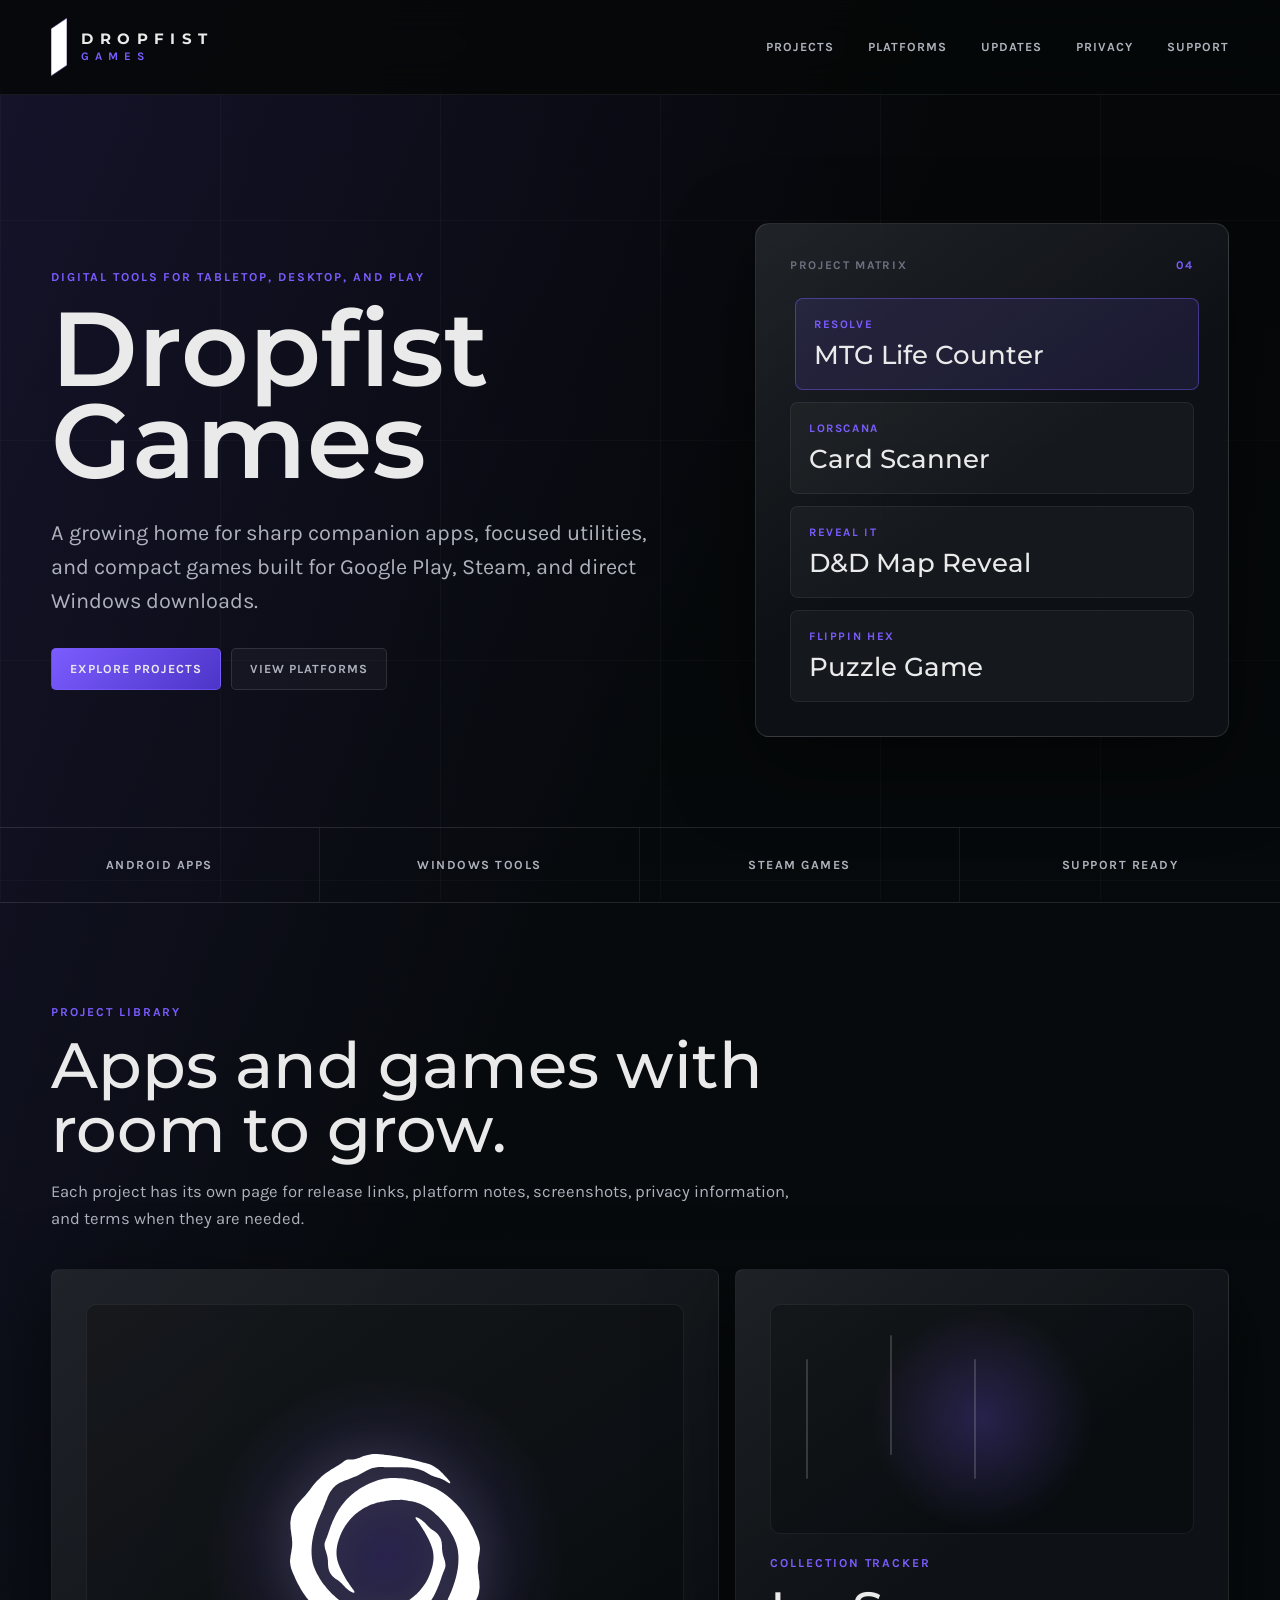
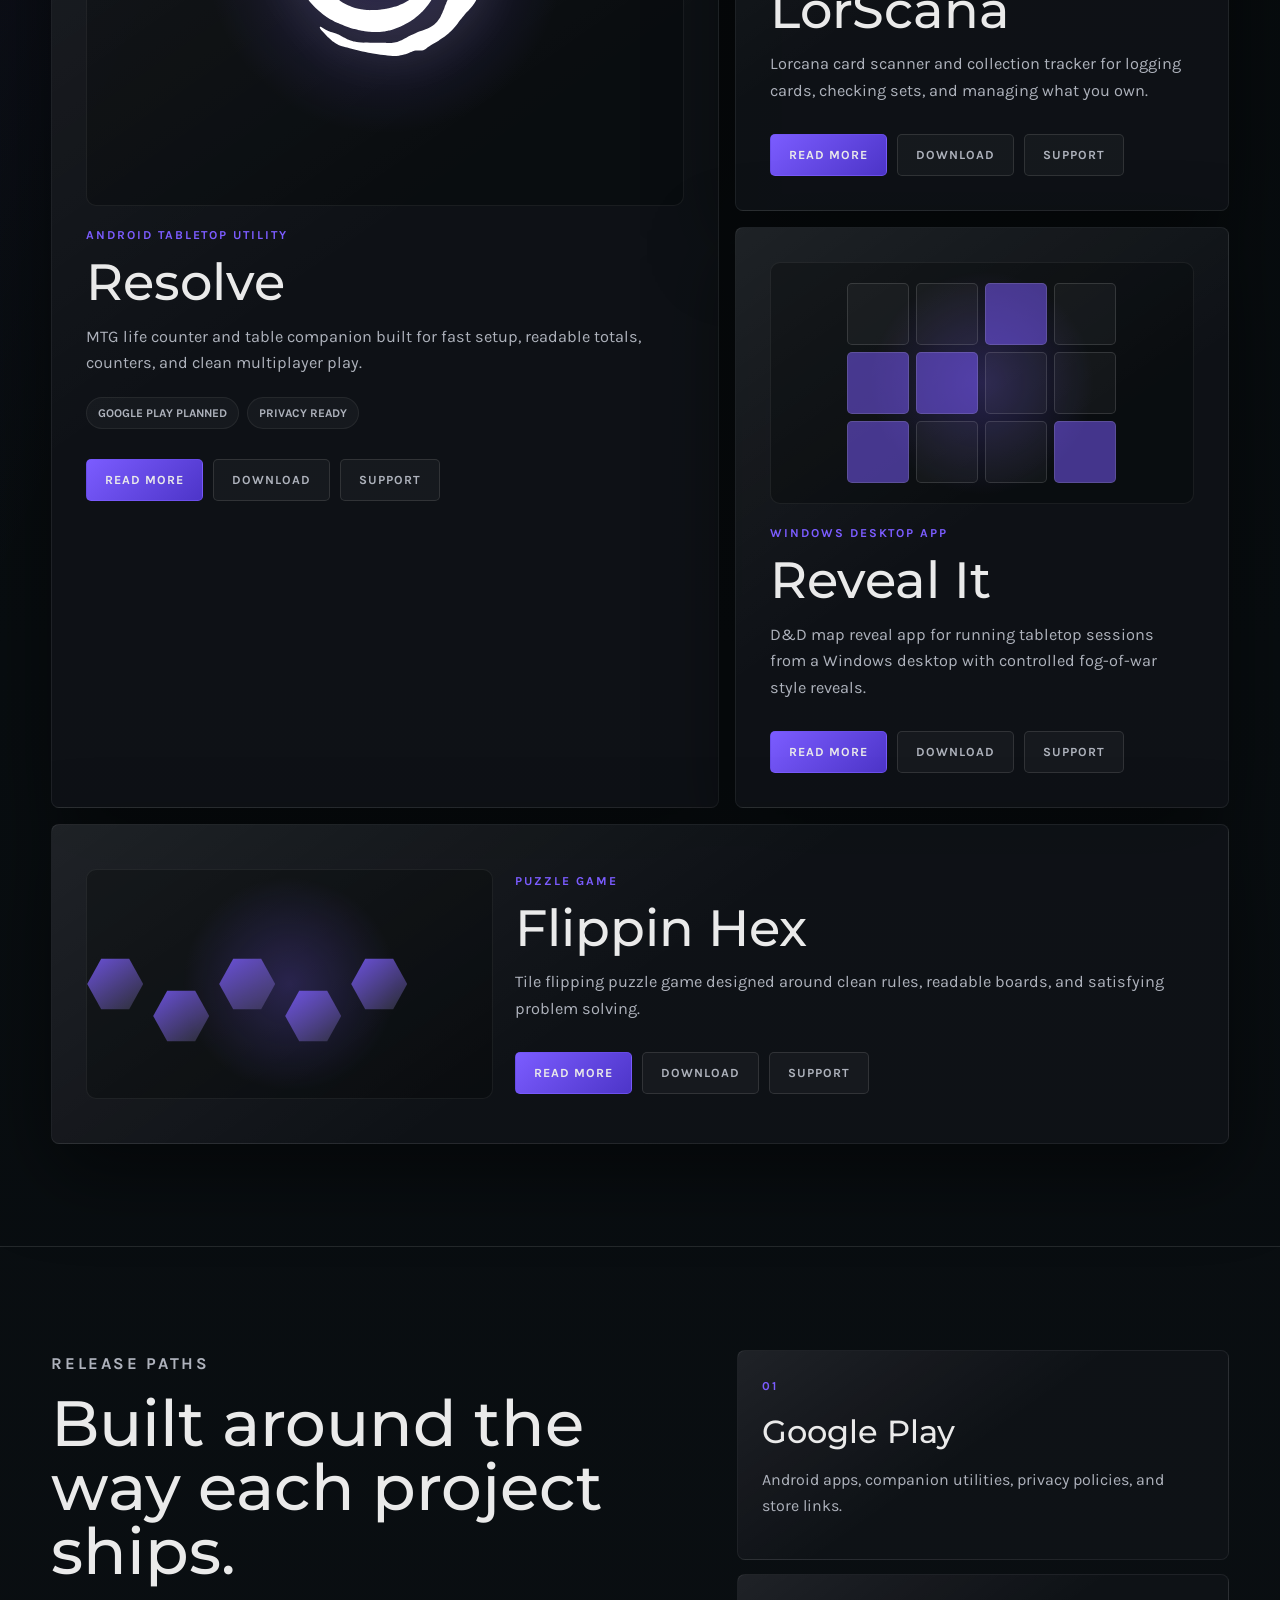
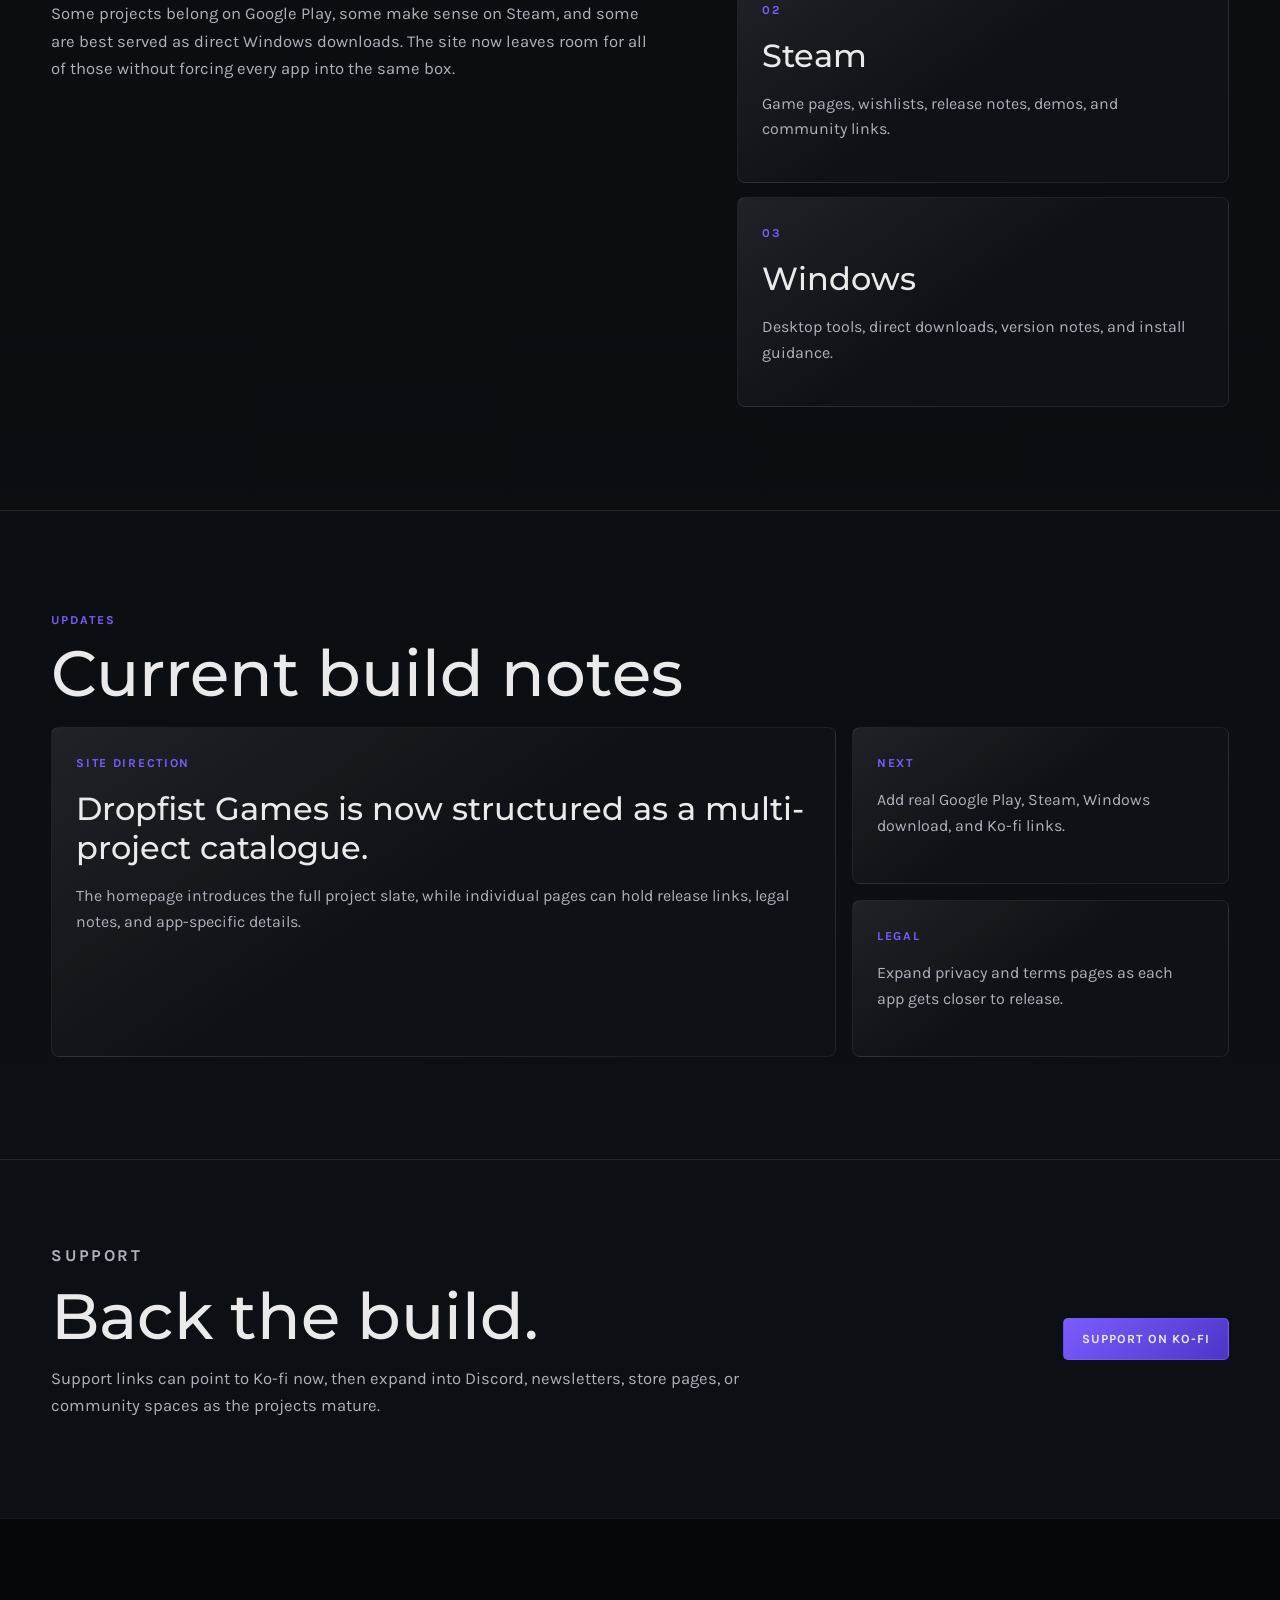
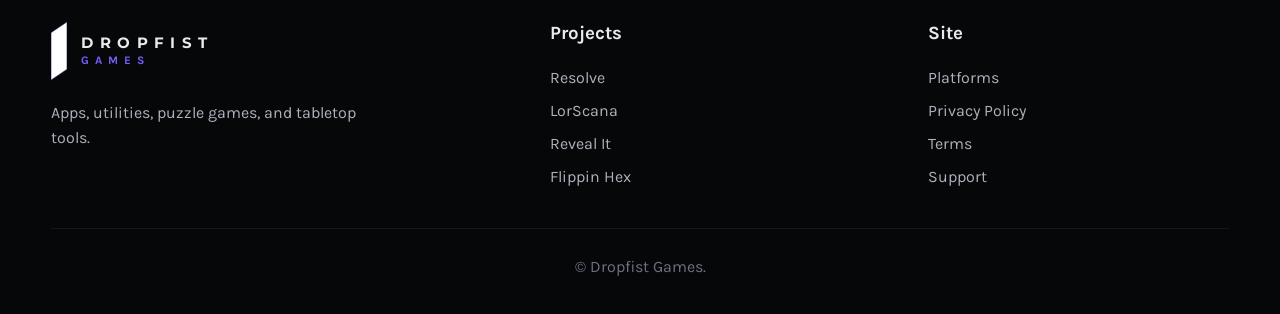
==== commit 1ade2c7c: "Redesign Dropfist Games site as multi-project catalogue - Rebuilt homepage around the Dropfist Games" ====
--- a/index.html
+++ b/index.html
@@ -3,29 +3,37 @@
 <head>
   <meta charset="UTF-8" />
   <meta name="viewport" content="width=device-width, initial-scale=1.0" />
-  <title>Dropfist Creations | Projects, Tools & Downloads</title>
+  <meta name="description" content="Dropfist Games builds tabletop tools, game utilities, desktop apps, and puzzle games for Google Play, Steam, and direct downloads." />
+  <title>Dropfist Games | Apps, Tools & Games</title>
   <link rel="preconnect" href="https://fonts.googleapis.com" />
   <link rel="preconnect" href="https://fonts.gstatic.com" crossorigin />
   <link href="https://fonts.googleapis.com/css2?family=Karla:wght@400;500;600;700&family=Montserrat:wght@500;600;700;800&display=swap" rel="stylesheet" />
   <link rel="stylesheet" href="styles.css" />
 </head>
-
 <body>
   <header class="site-header">
-    <a class="brand" href="#top" aria-label="Dropfist Creations home">
+    <a class="brand" href="index.html#top" aria-label="Dropfist Games home">
       <img class="brand-mark" src="assets/dropfist-creations-logo.svg" alt="" />
       <span class="logo-type" aria-hidden="true">
         <span class="logo-primary">Dropfist</span>
-        <span class="logo-secondary">Creations</span>
+        <span class="logo-secondary">Games</span>
       </span>
     </a>
 
     <nav class="site-nav" aria-label="Main navigation">
-      <a href="#projects">Projects</a>
-      <a href="#downloads">Downloads</a>
-      <a href="#updates">Updates</a>
-      <a href="#about">About</a>
-      <a href="#support">Support</a>
+      <div class="nav-dropdown">
+        <a href="index.html#projects">Projects</a>
+        <div class="nav-dropdown-menu" aria-label="Project pages">
+          <a href="resolve.html">Resolve</a>
+          <a href="lorscana.html">LorScana</a>
+          <a href="reveal-it.html">Reveal It</a>
+          <a href="flippin-hex.html">Flippin Hex</a>
+        </div>
+      </div>
+      <a href="index.html#platforms">Platforms</a>
+      <a href="index.html#updates">Updates</a>
+      <a href="privacy.html">Privacy</a>
+      <a href="index.html#support">Support</a>
     </nav>
 
     <details class="mobile-nav">
@@ -35,265 +43,217 @@
         <span></span>
       </summary>
       <div>
-        <a href="#projects">Projects</a>
-        <a href="#downloads">Downloads</a>
-        <a href="#updates">Updates</a>
-        <a href="#about">About</a>
-        <a href="#support">Support</a>
+        <a href="index.html#projects">Projects</a>
+        <a class="mobile-sub-link" href="resolve.html">Resolve</a>
+        <a class="mobile-sub-link" href="lorscana.html">LorScana</a>
+        <a class="mobile-sub-link" href="reveal-it.html">Reveal It</a>
+        <a class="mobile-sub-link" href="flippin-hex.html">Flippin Hex</a>
+        <a href="index.html#platforms">Platforms</a>
+        <a href="index.html#updates">Updates</a>
+        <a href="privacy.html">Privacy</a>
+        <a href="index.html#support">Support</a>
       </div>
     </details>
   </header>
 
   <main id="top">
     <section class="hero">
-      <div class="hero-copy">
-        <p class="eyebrow">Tools, games, prototypes, and releases</p>
-        <div class="hero-logo" aria-label="Dropfist Creations">
-          <img src="assets/dropfist-creations-logo.svg" alt="" />
-          <span class="logo-type hero-logo-type" aria-hidden="true">
-            <span class="logo-primary">Dropfist</span>
-            <span class="logo-secondary">Creations</span>
-          </span>
-        </div>
-        <p>
-          A home for the projects I am building: game tools, playable experiments,
-          downloadable builds, and project updates.
+      <div class="hero-copy reveal-in">
+        <p class="eyebrow">Digital tools for tabletop, desktop, and play</p>
+        <h1>Dropfist Games</h1>
+        <p>
+          A growing home for sharp companion apps, focused utilities, and compact
+          games built for Google Play, Steam, and direct Windows downloads.
         </p>
         <div class="hero-actions">
-          <a class="button" href="#projects">View Projects</a>
-          <a class="button ghost" href="#downloads">Find Downloads</a>
-        </div>
-      </div>
-
-      <aside class="hero-feature" aria-label="Featured project">
-        <div class="feature-window">
-          <div class="window-header">
-            <strong>Featured Project</strong>
-          </div>
-          <div class="feature-orb" aria-hidden="true">
-            <img src="assets/resolve-logo.svg" alt="" />
-          </div>
-          <div class="feature-content">
-            <p class="eyebrow">Now Building</p>
-            <h1>Resolve</h1>
-            <p>MTG life counter and tabletop companion.</p>
-            <dl class="feature-stats">
-              <div>
-                <dt>Platform</dt>
-                <dd>Android</dd>
-              </div>
-              <div>
-                <dt>Status</dt>
-                <dd>In Dev</dd>
-              </div>
-            </dl>
-            <div class="feature-actions">
-              <a href="#resolve">Project Details</a>
-              <a class="secondary-link" href="#downloads">Build Info</a>
-            </div>
-          </div>
+          <a class="button" href="#projects">Explore Projects</a>
+          <a class="button ghost" href="#platforms">View Platforms</a>
+        </div>
+      </div>
+
+      <aside class="hero-console reveal-in" aria-label="Featured project stack">
+        <div class="console-top">
+          <span>Project Matrix</span>
+          <strong>04</strong>
+        </div>
+        <div class="console-grid">
+          <a class="console-tile active" href="resolve.html">
+            <span>Resolve</span>
+            <strong>MTG Life Counter</strong>
+          </a>
+          <a class="console-tile" href="lorscana.html">
+            <span>LorScana</span>
+            <strong>Card Scanner</strong>
+          </a>
+          <a class="console-tile" href="reveal-it.html">
+            <span>Reveal It</span>
+            <strong>D&D Map Reveal</strong>
+          </a>
+          <a class="console-tile" href="flippin-hex.html">
+            <span>Flippin Hex</span>
+            <strong>Puzzle Game</strong>
+          </a>
         </div>
       </aside>
     </section>
 
-    <section class="quick-links" aria-label="Project categories">
-      <span>Mobile tools</span>
-      <span>Game prototypes</span>
-      <span>Direct downloads</span>
-      <span>Release notes</span>
-    </section>
-
-    <section id="projects" class="section">
+    <section class="signal-strip" aria-label="Project categories">
+      <span>Android Apps</span>
+      <span>Windows Tools</span>
+      <span>Steam Games</span>
+      <span>Support Ready</span>
+    </section>
+
+    <section id="projects" class="section projects-section">
       <div class="section-heading">
         <p class="eyebrow">Project Library</p>
-        <h2>Current and upcoming work</h2>
-        <p>
-          Each project card is a launch point for future pages, builds, stores,
-          demos, patch notes, screenshots, and support links.
-        </p>
-      </div>
-
-      <div class="project-features">
-        <article id="resolve" class="project-feature">
-          <div class="project-visual">
-            <div class="visual-card resolve-visual">
-              <div class="visual-toolbar">
-                <span>Life</span>
-                <span>Poison</span>
-                <span>Commander</span>
-              </div>
-              <div class="visual-device">
-                <img src="assets/resolve-logo.svg" alt="" />
-              </div>
-              <div class="visual-pill">Android build in development</div>
-            </div>
-          </div>
-          <div class="project-copy">
-            <p class="eyebrow">Mobile Utility</p>
-            <h3>Resolve: MTG Life Counter</h3>
-            <p>
-              A focused tabletop utility for Magic: The Gathering players, designed
-              for readable life totals, quick counters, and clean table play.
-            </p>
-            <p class="project-note">
-              Unofficial fan-made utility. Not affiliated with Wizards of the Coast.
-            </p>
+        <h2>Apps and games with room to grow.</h2>
+        <p>
+          Each project has its own page for release links, platform notes,
+          screenshots, privacy information, and terms when they are needed.
+        </p>
+      </div>
+
+      <div class="project-showcase">
+        <article class="project-card project-primary reveal-in">
+          <div class="project-art resolve-art">
+            <img src="assets/resolve-logo.svg" alt="" />
+          </div>
+          <div class="project-copy">
+            <p class="eyebrow">Android tabletop utility</p>
+            <h3>Resolve</h3>
+            <p>MTG life counter and table companion built for fast setup, readable totals, counters, and clean multiplayer play.</p>
+            <div class="project-meta">
+              <span>Google Play planned</span>
+              <span>Privacy ready</span>
+            </div>
             <div class="project-actions">
               <a href="resolve.html">Read More</a>
-              <a href="#downloads">Download</a>
-              <a href="https://ko-fi.com/YOUR-KOFI-NAME">Support</a>
-            </div>
-          </div>
-        </article>
-
-        <article class="project-feature reverse">
-          <div class="project-visual">
-            <div class="visual-card hex-visual">
-              <div class="hex-board" aria-hidden="true">
-                <span></span>
-                <span></span>
-                <span></span>
-                <span></span>
-                <span></span>
-              </div>
-              <div class="visual-pill">Prototype slot</div>
-            </div>
-          </div>
-          <div class="project-copy">
-            <p class="eyebrow">Puzzle Prototype</p>
+              <a href="resolve.html#downloads">Download</a>
+              <a href="https://ko-fi.com/YOUR-KOFI-NAME">Support</a>
+            </div>
+          </div>
+        </article>
+
+        <article class="project-card reveal-in">
+          <div class="project-art scanner-art" aria-hidden="true">
+            <span></span>
+            <span></span>
+            <span></span>
+          </div>
+          <div class="project-copy">
+            <p class="eyebrow">Collection tracker</p>
+            <h3>LorScana</h3>
+            <p>Lorcana card scanner and collection tracker for logging cards, checking sets, and managing what you own.</p>
+            <div class="project-actions">
+              <a href="lorscana.html">Read More</a>
+              <a href="lorscana.html#downloads">Download</a>
+              <a href="https://ko-fi.com/YOUR-KOFI-NAME">Support</a>
+            </div>
+          </div>
+        </article>
+
+        <article class="project-card tall reveal-in">
+          <div class="project-art reveal-art" aria-hidden="true">
+            <div class="map-grid">
+              <span></span><span></span><span></span><span></span>
+              <span></span><span></span><span></span><span></span>
+              <span></span><span></span><span></span><span></span>
+            </div>
+          </div>
+          <div class="project-copy">
+            <p class="eyebrow">Windows desktop app</p>
+            <h3>Reveal It</h3>
+            <p>D&D map reveal app for running tabletop sessions from a Windows desktop with controlled fog-of-war style reveals.</p>
+            <div class="project-actions">
+              <a href="reveal-it.html">Read More</a>
+              <a href="reveal-it.html#downloads">Download</a>
+              <a href="https://ko-fi.com/YOUR-KOFI-NAME">Support</a>
+            </div>
+          </div>
+        </article>
+
+        <article class="project-card compact reveal-in">
+          <div class="project-art hex-art" aria-hidden="true">
+            <span></span><span></span><span></span><span></span><span></span>
+          </div>
+          <div class="project-copy">
+            <p class="eyebrow">Puzzle game</p>
             <h3>Flippin Hex</h3>
-            <p>
-              A future hex-based game project space for playable demos,
-              downloads, changelogs, and design notes.
-            </p>
+            <p>Tile flipping puzzle game designed around clean rules, readable boards, and satisfying problem solving.</p>
             <div class="project-actions">
               <a href="flippin-hex.html">Read More</a>
-              <a href="#downloads">Download</a>
-              <a href="https://ko-fi.com/YOUR-KOFI-NAME">Support</a>
-            </div>
-          </div>
-        </article>
-
-        <article class="project-feature">
-          <div class="project-visual">
-            <div class="visual-card legends-visual">
-              <div class="monolith-scene" aria-hidden="true">
-                <span></span>
-              </div>
-              <div class="visual-pill">Worldbuilding concept</div>
-            </div>
-          </div>
-          <div class="project-copy">
-            <p class="eyebrow">Fantasy Concept</p>
-            <h3>Divine Legends</h3>
-            <p>
-              A larger fantasy project slot for lore, character reveals, roadmap
-              notes, media, and future release files.
-            </p>
-            <div class="project-actions">
-              <a href="divine-legends.html">Read More</a>
-              <a href="#downloads">Download</a>
-              <a href="https://ko-fi.com/YOUR-KOFI-NAME">Support</a>
-            </div>
-          </div>
-        </article>
-      </div>
-    </section>
-
-    <section id="downloads" class="section resource-section">
-      <div class="section-heading">
-        <p class="eyebrow">Project Access</p>
-        <h2>Pages, builds, notes, and requests</h2>
-        <p>
-          A modular area for the useful parts of each project: development pages,
-          release posts, downloads, feedback requests, and support channels.
-        </p>
-      </div>
-
-      <div class="resource-grid">
-        <article class="resource-card panel-left">
+              <a href="flippin-hex.html#downloads">Download</a>
+              <a href="https://ko-fi.com/YOUR-KOFI-NAME">Support</a>
+            </div>
+          </div>
+        </article>
+      </div>
+    </section>
+
+    <section id="platforms" class="section platforms-section">
+      <div class="platform-copy reveal-in">
+        <p class="eyebrow">Release Paths</p>
+        <h2>Built around the way each project ships.</h2>
+        <p>
+          Some projects belong on Google Play, some make sense on Steam, and
+          some are best served as direct Windows downloads. The site now leaves
+          room for all of those without forcing every app into the same box.
+        </p>
+      </div>
+      <div class="platform-stack reveal-in">
+        <article>
           <span>01</span>
-          <h3>Project Pages</h3>
-          <p>Dedicated landing pages for Resolve, Flippin Hex, and Divine Legends.</p>
-          <a href="#projects">Browse Projects</a>
-        </article>
-
-        <article class="resource-card panel-up">
+          <h3>Google Play</h3>
+          <p>Android apps, companion utilities, privacy policies, and store links.</p>
+        </article>
+        <article>
           <span>02</span>
-          <h3>Dev Log</h3>
-          <p>Short progress posts, design notes, build changes, and release context.</p>
-          <a href="#updates">Read Updates</a>
-        </article>
-
-        <article class="resource-card panel-right">
+          <h3>Steam</h3>
+          <p>Game pages, wishlists, release notes, demos, and community links.</p>
+        </article>
+        <article>
           <span>03</span>
-          <h3>Requests</h3>
-          <p>A future place for feature requests, feedback, bug reports, and ideas.</p>
-          <a href="#support">Send Feedback</a>
-        </article>
-
-        <article class="resource-card wide panel-left">
-          <span>04</span>
-          <h3>Downloads</h3>
-          <p>App store links, direct files, demos, version notes, and media packs.</p>
-          <a href="#">Coming Soon</a>
-        </article>
-
-        <article class="resource-card wide panel-right">
-          <span>05</span>
-          <h3>Support Channels</h3>
-          <p>Ko-fi, Discord, contact links, and future community touchpoints.</p>
-          <a href="#support">Support</a>
-        </article>
-      </div>
-    </section>
-
-    <section id="updates" class="section">
-      <div class="section-heading">
+          <h3>Windows</h3>
+          <p>Desktop tools, direct downloads, version notes, and install guidance.</p>
+        </article>
+      </div>
+    </section>
+
+    <section id="updates" class="section updates-section">
+      <div class="section-heading compact-heading">
         <p class="eyebrow">Updates</p>
-        <h2>Latest project notes</h2>
-      </div>
-
-      <div class="updates-list">
-        <article>
-          <span>June 2026</span>
-          <h3>Dropfist Creations site redesign</h3>
+        <h2>Current build notes</h2>
+      </div>
+      <div class="updates-board">
+        <article class="update-feature reveal-in">
+          <span>Site Direction</span>
+          <h3>Dropfist Games is now structured as a multi-project catalogue.</h3>
           <p>
-            The site is being shaped into a project hub rather than a brand-board
-            presentation, with room for builds and updates.
+            The homepage introduces the full project slate, while individual
+            pages can hold release links, legal notes, and app-specific details.
           </p>
         </article>
-
-        <article>
-          <span>Next</span>
-          <h3>Dedicated project pages</h3>
-          <p>
-            Resolve, Flippin Hex, and Divine Legends can each become their own
-            pages with media, download links, and development notes.
-          </p>
-        </article>
-      </div>
-    </section>
-
-    <section id="about" class="section about-section">
-      <div>
-        <p class="eyebrow">About</p>
-        <h2>Small tools, focused projects, practical releases.</h2>
-      </div>
-      <p>
-        Dropfist Creations is where I collect the things I am building: tabletop
-        utilities, game prototypes, design experiments, downloads, and notes from
-        the development process.
-      </p>
-    </section>
-
-    <section id="support" class="section support-section">
+        <div class="update-list reveal-in">
+          <article>
+            <span>Next</span>
+            <p>Add real Google Play, Steam, Windows download, and Ko-fi links.</p>
+          </article>
+          <article>
+            <span>Legal</span>
+            <p>Expand privacy and terms pages as each app gets closer to release.</p>
+          </article>
+        </div>
+      </div>
+    </section>
+
+    <section id="support" class="support-band">
       <div>
         <p class="eyebrow">Support</p>
-        <h2>Support development</h2>
-        <p>
-          Add your Ko-fi, Patreon, Discord, store, or contact link here when you
-          are ready to connect the site to your audience.
+        <h2>Back the build.</h2>
+        <p>
+          Support links can point to Ko-fi now, then expand into Discord,
+          newsletters, store pages, or community spaces as the projects mature.
         </p>
       </div>
       <a class="button" href="https://ko-fi.com/YOUR-KOFI-NAME">Support On Ko-fi</a>
@@ -301,49 +261,33 @@
   </main>
 
   <footer class="site-footer">
-    <div class="footer-card">
-      <div>
-        <p class="eyebrow">Updates</p>
-        <h2>Follow the build.</h2>
-        <p>Project notes, builds, requests, and releases will live here as Dropfist grows.</p>
-      </div>
-      <a class="button" href="#updates">Latest Notes</a>
-    </div>
-
     <div class="footer-nav">
-      <div class="footer-brand footer-reveal">
-        <a class="brand" href="#top" aria-label="Dropfist Creations home">
+      <div class="footer-brand">
+        <a class="brand" href="index.html#top" aria-label="Dropfist Games home">
           <img class="brand-mark" src="assets/dropfist-creations-logo.svg" alt="" />
           <span class="logo-type" aria-hidden="true">
             <span class="logo-primary">Dropfist</span>
-            <span class="logo-secondary">Creations</span>
+            <span class="logo-secondary">Games</span>
           </span>
         </a>
-        <p>Tools, game projects, downloads, and development notes.</p>
-      </div>
-
-      <nav class="footer-column footer-reveal">
+        <p>Apps, utilities, puzzle games, and tabletop tools.</p>
+      </div>
+      <nav class="footer-column">
         <h3>Projects</h3>
         <a href="resolve.html">Resolve</a>
+        <a href="lorscana.html">LorScana</a>
+        <a href="reveal-it.html">Reveal It</a>
         <a href="flippin-hex.html">Flippin Hex</a>
-        <a href="divine-legends.html">Divine Legends</a>
       </nav>
-
-      <nav class="footer-column footer-reveal">
-        <h3>Resources</h3>
-        <a href="#downloads">Downloads</a>
-        <a href="#updates">Dev Log</a>
-        <a href="#support">Requests</a>
-      </nav>
-
-      <nav class="footer-column footer-reveal">
-        <h3>Company</h3>
-        <a href="#about">About</a>
-        <a href="#support">Support</a>
-        <a href="#top">Back To Top</a>
+      <nav class="footer-column">
+        <h3>Site</h3>
+        <a href="index.html#platforms">Platforms</a>
+        <a href="privacy.html">Privacy Policy</a>
+        <a href="terms.html">Terms</a>
+        <a href="index.html#support">Support</a>
       </nav>
     </div>
-    <p>&copy; Dropfist Creations.</p>
+    <p>&copy; Dropfist Games.</p>
   </footer>
 </body>
 </html>
--- a/styles.css
+++ b/styles.css
@@ -24,11 +24,10 @@
 body {
   margin: 0;
   min-height: 100vh;
+  color: var(--white);
   background:
-    radial-gradient(circle at 18% 12%, rgba(123, 92, 255, 0.12), transparent 30%),
-    radial-gradient(circle at 82% 22%, rgba(255, 255, 255, 0.05), transparent 28%),
+    linear-gradient(115deg, rgba(123, 92, 255, 0.14), transparent 28%),
     linear-gradient(180deg, #050708 0%, var(--black) 44%, #0d1014 100%);
-  color: var(--white);
   font-family: "Karla", "Segoe UI", sans-serif;
 }
 
@@ -40,8 +39,7 @@
   background:
     linear-gradient(90deg, rgba(255, 255, 255, 0.032) 1px, transparent 1px),
     linear-gradient(180deg, rgba(255, 255, 255, 0.024) 1px, transparent 1px);
-  background-size: 240px 240px;
-  opacity: 0.45;
+  background-size: 220px 220px;
   pointer-events: none;
 }
 
@@ -49,137 +47,10 @@
   color: inherit;
 }
 
-.site-header {
-  position: sticky;
-  top: 0;
-  z-index: 20;
-  display: flex;
-  align-items: center;
-  justify-content: space-between;
-  gap: 24px;
-  padding: 20px clamp(22px, 4vw, 58px);
-  background: rgba(5, 7, 8, 0.84);
-  border-bottom: 1px solid var(--line-soft);
-  backdrop-filter: blur(18px);
-}
-
-.brand,
-.hero-logo {
-  display: inline-flex;
-  align-items: center;
-  gap: 15px;
-  min-width: 0;
-  text-decoration: none;
-}
-
-.brand-mark {
-  display: block;
-  width: 18px;
-  height: 66px;
-  object-fit: contain;
-}
-
-.logo-type {
-  display: grid;
-  gap: 6px;
-  text-transform: uppercase;
-  line-height: 1;
-}
-
-.logo-primary {
-  color: var(--white);
-  font-family: "Montserrat", "Segoe UI", sans-serif;
-  font-size: clamp(0.86rem, 1.2vw, 1.1rem);
-  font-weight: 600;
-  letter-spacing: 0.52em;
-}
-
-.logo-secondary {
-  color: var(--purple);
-  font-family: "Karla", "Segoe UI", sans-serif;
-  font-size: clamp(0.64rem, 0.88vw, 0.8rem);
-  font-weight: 500;
-  letter-spacing: 0.62em;
-}
-
-.site-nav {
-  display: flex;
-  align-items: center;
-  gap: clamp(14px, 3vw, 34px);
-  color: var(--muted);
-  font-size: 0.78rem;
-  font-weight: 700;
-  letter-spacing: 0.08em;
-  text-transform: uppercase;
-}
-
-.site-nav a {
-  text-decoration: none;
-}
-
-.site-nav a:hover {
-  color: var(--white);
-}
-
-.mobile-nav {
-  display: none;
-}
-
-.hero {
-  display: grid;
-  grid-template-columns: minmax(0, 0.95fr) minmax(420px, 0.82fr);
-  gap: clamp(24px, 5vw, 72px);
-  align-items: center;
-  width: min(100%, 1480px);
-  margin: 0 auto;
-  padding: clamp(62px, 9vw, 128px) clamp(22px, 4vw, 58px);
-}
-
-.hero-copy {
-  min-width: 0;
-}
-
-.hero-copy > p:not(.eyebrow) {
-  max-width: 650px;
-  margin: 30px 0 0;
-  color: var(--muted);
-  font-size: clamp(1.12rem, 1.7vw, 1.55rem);
-  line-height: 1.55;
-}
-
-.hero-logo {
-  margin-top: 20px;
-  width: min(100%, 720px);
-}
-
-.hero-logo img {
-  width: clamp(44px, 5.8vw, 78px);
-  height: auto;
-}
-
-.hero-logo-type {
-  gap: 11px;
-  min-width: 0;
-}
-
-.hero-logo-type .logo-primary {
-  font-size: clamp(1.9rem, 4.35vw, 4.35rem);
-  font-weight: 500;
-  letter-spacing: 0.24em;
-}
-
-.hero-logo-type .logo-secondary {
-  font-size: clamp(1rem, 2.15vw, 2rem);
-  letter-spacing: 0.42em;
-}
-
-.eyebrow {
-  margin: 0;
-  color: var(--purple);
-  font-size: 0.76rem;
-  font-weight: 700;
-  letter-spacing: 0.16em;
-  text-transform: uppercase;
+a:focus-visible,
+summary:focus-visible {
+  outline: 2px solid var(--purple);
+  outline-offset: 4px;
 }
 
 h1,
@@ -189,15 +60,158 @@
   overflow-wrap: break-word;
 }
 
-.hero-actions {
+.site-header {
+  position: sticky;
+  top: 0;
+  z-index: 50;
   display: flex;
-  flex-wrap: wrap;
-  gap: 12px;
-  margin-top: 34px;
+  align-items: center;
+  justify-content: space-between;
+  gap: 24px;
+  padding: 18px clamp(20px, 4vw, 58px);
+  border-bottom: 1px solid var(--line-soft);
+  background: rgba(5, 7, 8, 0.86);
+  backdrop-filter: blur(18px);
+}
+
+.brand {
+  display: inline-flex;
+  align-items: center;
+  gap: 14px;
+  min-width: 0;
+  text-decoration: none;
+}
+
+.brand-mark {
+  width: 16px;
+  height: 58px;
+  object-fit: contain;
+}
+
+.logo-type {
+  display: grid;
+  gap: 5px;
+  line-height: 1;
+  text-transform: uppercase;
+}
+
+.logo-primary {
+  color: var(--white);
+  font-family: "Montserrat", "Segoe UI", sans-serif;
+  font-size: clamp(0.8rem, 1.2vw, 1rem);
+  font-weight: 700;
+  letter-spacing: 0.42em;
+}
+
+.logo-secondary {
+  color: var(--purple);
+  font-size: clamp(0.58rem, 0.9vw, 0.76rem);
+  font-weight: 700;
+  letter-spacing: 0.52em;
+}
+
+.site-nav {
+  display: flex;
+  align-items: center;
+  gap: clamp(14px, 3vw, 34px);
+  color: var(--muted);
+  font-size: 0.78rem;
+  font-weight: 700;
+  letter-spacing: 0.08em;
+  text-transform: uppercase;
+}
+
+.site-nav a {
+  text-decoration: none;
+}
+
+.site-nav a:hover,
+.nav-dropdown:hover > a,
+.nav-dropdown:focus-within > a {
+  color: var(--white);
+}
+
+.nav-dropdown {
+  position: relative;
+  padding: 14px 0;
+}
+
+.nav-dropdown-menu {
+  position: absolute;
+  top: 100%;
+  left: 50%;
+  z-index: 60;
+  display: grid;
+  min-width: 215px;
+  padding: 10px;
+  border: 1px solid var(--line);
+  border-radius: 8px;
+  background: rgba(8, 13, 16, 0.98);
+  box-shadow: var(--shadow);
+  opacity: 0;
+  pointer-events: none;
+  transform: translate(-50%, 8px);
+  transition: opacity 160ms ease, transform 160ms ease;
+}
+
+.nav-dropdown:hover .nav-dropdown-menu,
+.nav-dropdown:focus-within .nav-dropdown-menu {
+  opacity: 1;
+  pointer-events: auto;
+  transform: translate(-50%, 0);
+}
+
+.nav-dropdown-menu a {
+  padding: 12px;
+  color: var(--muted);
+  white-space: nowrap;
+}
+
+.mobile-nav {
+  display: none;
+}
+
+.hero {
+  display: grid;
+  grid-template-columns: minmax(0, 0.9fr) minmax(390px, 0.68fr);
+  gap: clamp(32px, 6vw, 90px);
+  align-items: center;
+  width: min(100%, 1480px);
+  margin: 0 auto;
+  padding: clamp(72px, 10vw, 148px) clamp(22px, 4vw, 58px) clamp(50px, 7vw, 100px);
+}
+
+.eyebrow {
+  margin: 0;
+  color: var(--purple);
+  font-size: 0.76rem;
+  font-weight: 700;
+  letter-spacing: 0.16em;
+  text-transform: uppercase;
+}
+
+.hero h1,
+.app-hero h1,
+.legal-hero h1 {
+  margin: 18px 0 0;
+  color: var(--white);
+  font-family: "Montserrat", "Segoe UI", sans-serif;
+  font-size: clamp(3.5rem, 8.2vw, 8.7rem);
+  font-weight: 600;
+  line-height: 0.88;
+}
+
+.hero-copy > p:not(.eyebrow),
+.app-hero p:not(.eyebrow),
+.legal-hero p {
+  max-width: 720px;
+  margin: 30px 0 0;
+  color: var(--muted);
+  font-size: clamp(1.12rem, 1.7vw, 1.52rem);
+  line-height: 1.56;
 }
 
 .button,
-.feature-content a,
 .project-actions a {
   display: inline-flex;
   align-items: center;
@@ -223,166 +237,91 @@
   border-color: var(--line);
 }
 
-.hero-feature {
+.hero-actions,
+.project-actions {
+  display: flex;
+  flex-wrap: wrap;
+  gap: 10px;
+  margin-top: 30px;
+}
+
+.hero-console {
   min-width: 0;
-}
-
-.feature-window {
-  position: relative;
-  display: grid;
-  min-height: 470px;
-  overflow: hidden;
+  padding: clamp(20px, 3vw, 34px);
   border: 1px solid var(--line);
-  border-radius: 18px;
+  border-radius: 14px;
   background:
-    linear-gradient(130deg, rgba(123, 92, 255, 0.13), transparent 42%),
-    linear-gradient(145deg, rgba(255, 255, 255, 0.08), rgba(255, 255, 255, 0.02)),
-    #080b0e;
+    linear-gradient(145deg, rgba(255, 255, 255, 0.08), transparent 52%),
+    var(--panel);
   box-shadow: var(--shadow);
 }
 
-.feature-window::after {
-  position: absolute;
-  right: -72px;
-  bottom: -112px;
-  width: 260px;
-  height: 360px;
-  content: "";
-  background: linear-gradient(145deg, rgba(234, 234, 234, 0.06), rgba(123, 92, 255, 0.24));
-  clip-path: polygon(64% 0, 100% 0, 36% 100%, 0 100%);
-  opacity: 0.7;
-}
-
-.window-header {
+.console-top {
   display: flex;
-  align-items: center;
-  justify-content: flex-end;
-  padding: 22px 26px 0;
-}
-
-.window-header strong {
+  justify-content: space-between;
+  gap: 16px;
   color: var(--dim);
-  font-size: 0.68rem;
+  font-size: 0.74rem;
+  font-weight: 700;
   letter-spacing: 0.14em;
   text-transform: uppercase;
 }
 
-.feature-orb {
-  position: absolute;
-  right: clamp(30px, 5vw, 58px);
-  top: 50%;
-  z-index: 1;
-  display: grid;
-  place-items: center;
-  width: 172px;
-  aspect-ratio: 1;
-  border: 1px solid rgba(234, 234, 234, 0.1);
-  border-radius: 42px;
-  background:
-    radial-gradient(circle at 46% 42%, rgba(255, 255, 255, 0.09), transparent 46%),
-    linear-gradient(145deg, rgba(123, 92, 255, 0.18), rgba(8, 11, 14, 0.92));
-  box-shadow:
-    0 28px 70px rgba(0, 0, 0, 0.4),
-    0 0 54px rgba(123, 92, 255, 0.22);
-  transform: translateY(-40%);
-}
-
-.feature-orb::before {
-  position: absolute;
-  inset: -48px;
-  z-index: -1;
-  content: "";
-  background: radial-gradient(circle, rgba(123, 92, 255, 0.34), transparent 64%);
-  pointer-events: none;
-}
-
-.feature-orb img {
-  width: 58%;
-  height: 58%;
-  object-fit: contain;
-  filter: drop-shadow(0 0 18px rgba(255, 255, 255, 0.18));
-}
-
-.feature-content {
-  position: relative;
-  z-index: 2;
-  align-self: end;
-  max-width: min(335px, calc(100% - 250px));
-  padding: 48px 34px 38px;
-}
-
-.feature-content h1 {
-  max-width: 100%;
-  margin: 16px 0 0;
-  color: var(--white);
-  font-family: "Montserrat", "Segoe UI", sans-serif;
-  font-size: clamp(3rem, 4vw, 4rem);
-  font-weight: 600;
-  letter-spacing: 0.02em;
-  line-height: 0.92;
-  white-space: nowrap;
-}
-
-.feature-content p:not(.eyebrow) {
-  max-width: 335px;
-  color: var(--muted);
-  line-height: 1.6;
-}
-
-.feature-stats {
-  display: grid;
-  grid-template-columns: repeat(2, minmax(0, 1fr));
-  gap: 10px;
-  margin: 26px 0 0;
-  max-width: 335px;
-}
-
-.feature-stats div {
-  padding: 12px;
+.console-top strong {
+  color: var(--purple);
+}
+
+.console-grid {
+  display: grid;
+  gap: 12px;
+  margin-top: 26px;
+}
+
+.console-tile {
+  display: grid;
+  gap: 7px;
+  min-height: 92px;
+  padding: 18px;
   border: 1px solid var(--line-soft);
   border-radius: 8px;
   background: rgba(255, 255, 255, 0.035);
-}
-
-.feature-stats dt {
-  color: var(--dim);
-  font-size: 0.68rem;
-  font-weight: 700;
-  letter-spacing: 0.12em;
+  text-decoration: none;
+  transition: transform 180ms ease, border-color 180ms ease, background 180ms ease;
+}
+
+.console-tile:hover,
+.console-tile.active {
+  border-color: rgba(123, 92, 255, 0.45);
+  background: rgba(123, 92, 255, 0.12);
+  transform: translateX(5px);
+}
+
+.console-tile span {
+  color: var(--purple);
+  font-size: 0.72rem;
+  font-weight: 700;
+  letter-spacing: 0.14em;
   text-transform: uppercase;
 }
 
-.feature-stats dd {
-  margin: 5px 0 0;
-  color: var(--white);
-  font-weight: 700;
-}
-
-.feature-actions {
-  display: flex;
-  flex-wrap: wrap;
-  gap: 10px;
-  max-width: 335px;
-  margin-top: 18px;
-}
-
-.secondary-link {
-  color: var(--muted) !important;
-  background: rgba(255, 255, 255, 0.035) !important;
-  border-color: var(--line) !important;
-}
-
-.quick-links {
+.console-tile strong {
+  color: var(--white);
+  font-family: "Montserrat", "Segoe UI", sans-serif;
+  font-size: clamp(1.1rem, 2vw, 1.7rem);
+  font-weight: 500;
+}
+
+.signal-strip {
   display: grid;
   grid-template-columns: repeat(4, minmax(0, 1fr));
   border-top: 1px solid var(--line);
   border-bottom: 1px solid var(--line);
 }
 
-.quick-links span {
+.signal-strip span {
   display: grid;
   place-items: center;
-  min-height: 72px;
+  min-height: 74px;
   padding: 16px;
   color: var(--muted);
   border-right: 1px solid var(--line-soft);
@@ -393,462 +332,293 @@
   text-transform: uppercase;
 }
 
-.quick-links span:last-child {
+.signal-strip span:last-child {
   border-right: 0;
 }
 
 .section {
   width: min(100%, 1480px);
   margin: 0 auto;
-  padding: clamp(52px, 7vw, 92px) clamp(22px, 4vw, 58px);
+  padding: clamp(58px, 8vw, 110px) clamp(22px, 4vw, 58px);
 }
 
 .section-heading {
-  display: grid;
-  gap: 14px;
-  max-width: 780px;
-  margin-bottom: 30px;
+  max-width: 790px;
+  margin-bottom: 36px;
 }
 
 .section-heading h2,
-.resource-section h2,
-.support-section h2 {
-  margin: 0;
+.platform-copy h2,
+.support-band h2 {
+  margin: 14px 0 0;
   color: var(--white);
   font-family: "Montserrat", "Segoe UI", sans-serif;
-  font-size: clamp(2.2rem, 4.2vw, 4.5rem);
+  font-size: clamp(2.2rem, 5vw, 5.2rem);
   font-weight: 500;
-  letter-spacing: 0.01em;
-  line-height: 1.02;
-}
-
-.section-heading p,
-.resource-section p,
-.support-section p,
-.updates-list p {
-  color: var(--muted);
-  font-size: 1.02rem;
+  line-height: 1;
+}
+
+.section-heading p:not(.eyebrow),
+.platform-copy p,
+.support-band p {
+  max-width: 740px;
+  color: var(--muted);
+  font-size: 1.04rem;
   line-height: 1.66;
 }
 
-.project-features {
-  display: grid;
-  gap: clamp(72px, 10vw, 150px);
-}
-
-.project-feature {
-  display: grid;
-  grid-template-columns: minmax(0, 1fr) minmax(320px, 0.86fr);
-  gap: clamp(34px, 6vw, 90px);
-  align-items: center;
-}
-
-.project-feature.reverse .project-visual {
-  order: 2;
-}
-
-.project-feature.reverse .project-copy {
-  order: 1;
-}
-
-.project-visual,
-.resource-card,
-.updates-list article {
+.project-showcase {
+  display: grid;
+  grid-template-columns: minmax(0, 1.15fr) minmax(310px, 0.85fr);
+  grid-auto-flow: dense;
+  gap: 16px;
+}
+
+.project-card {
   position: relative;
+  display: grid;
+  gap: 22px;
+  min-height: 430px;
+  padding: clamp(22px, 3vw, 34px);
   overflow: hidden;
   border: 1px solid var(--line-soft);
-  border-radius: 6px;
+  border-radius: 8px;
   background:
-    linear-gradient(145deg, rgba(255, 255, 255, 0.07), transparent 48%),
+    linear-gradient(145deg, rgba(255, 255, 255, 0.07), transparent 50%),
     var(--panel);
   box-shadow: var(--shadow);
 }
 
-.project-visual {
-  min-height: clamp(360px, 35vw, 520px);
-  padding: clamp(22px, 4vw, 48px);
-  animation: panel-from-left both;
-  animation-timeline: view();
-  animation-range: entry 0% cover 36%;
-}
-
-.project-feature.reverse .project-visual {
-  animation-name: panel-from-right;
-}
-
-.project-visual::after,
-.resource-card::after {
-  position: absolute;
-  right: -42px;
-  bottom: -74px;
-  width: 110px;
-  height: 260px;
-  content: "";
-  background: linear-gradient(145deg, rgba(234, 234, 234, 0.08), rgba(123, 92, 255, 0.28));
-  clip-path: polygon(64% 0, 100% 0, 36% 100%, 0 100%);
-}
-
-.project-visual:hover,
-.resource-card:hover {
-  border-color: rgba(123, 92, 255, 0.34);
-  transform: translateY(-4px);
-}
-
-.project-visual,
-.resource-card {
-  transition: border-color 180ms ease, transform 180ms ease;
-}
-
-.project-copy {
-  animation: copy-from-right both;
-  animation-timeline: view();
-  animation-range: entry 0% cover 34%;
-}
-
-.project-feature.reverse .project-copy {
-  animation-name: copy-from-left;
-}
-
-.project-copy h3 {
-  margin: 18px 0 0;
-  color: var(--white);
-  font-family: "Montserrat", "Segoe UI", sans-serif;
-  font-size: clamp(2.1rem, 4.4vw, 4.7rem);
-  font-weight: 500;
-  line-height: 1.02;
-}
-
-.project-copy h3,
-.project-copy > p:not(.eyebrow),
-.project-actions,
-.project-note {
-  animation: copy-line-in both;
-  animation-timeline: view();
-  animation-range: entry 0% cover 24%;
-}
-
-.project-copy > p:not(.eyebrow) {
-  animation-delay: 120ms;
-}
-
-.project-actions,
-.project-note {
-  animation-delay: 220ms;
-}
-
-.visual-card {
+.project-primary {
+  grid-row: span 2;
+  min-height: 700px;
+}
+
+.project-card.tall {
+  min-height: 520px;
+}
+
+.project-card.compact {
+  grid-column: span 2;
+  grid-template-columns: minmax(260px, 0.6fr) minmax(0, 1fr);
+  align-items: center;
+  min-height: 320px;
+}
+
+.project-art,
+.app-visual {
   position: relative;
-  z-index: 1;
-  display: grid;
-  align-content: center;
-  min-height: 100%;
-  padding: clamp(22px, 4vw, 48px);
-  border: 1px solid rgba(234, 234, 234, 0.1);
-  border-radius: 14px;
+  display: grid;
+  place-items: center;
+  min-height: 230px;
+  overflow: hidden;
+  border: 1px solid var(--line-soft);
+  border-radius: 10px;
   background:
-    radial-gradient(circle at 62% 50%, rgba(123, 92, 255, 0.2), transparent 38%),
-    linear-gradient(145deg, rgba(255, 255, 255, 0.07), transparent 52%),
-    rgba(0, 0, 0, 0.28);
-}
-
-.visual-toolbar {
-  position: absolute;
-  top: 26px;
-  right: 26px;
-  left: 26px;
-  display: grid;
-  grid-template-columns: repeat(3, minmax(0, 1fr));
-  gap: 8px;
-}
-
-.visual-toolbar span {
-  display: grid;
-  place-items: center;
-  min-height: 34px;
-  border-radius: 999px;
-  background: rgba(255, 255, 255, 0.055);
-  color: var(--muted);
-  font-size: 0.72rem;
-  font-weight: 700;
-  text-align: center;
-}
-
-.visual-device,
-.hex-board,
-.monolith-scene {
-  position: relative;
-  display: grid;
-  place-items: center;
-  width: min(64%, 260px);
+    radial-gradient(circle at 50% 50%, rgba(123, 92, 255, 0.24), transparent 46%),
+    rgba(0, 0, 0, 0.24);
+}
+
+.project-art img,
+.app-visual img {
+  width: min(42%, 190px);
+  height: auto;
+  filter: drop-shadow(0 0 24px rgba(255, 255, 255, 0.15));
+}
+
+.scanner-art {
+  grid-template-columns: repeat(3, minmax(52px, 72px));
+  gap: 12px;
+}
+
+.scanner-art span {
+  height: 120px;
+  border: 1px solid rgba(234, 234, 234, 0.18);
+  border-radius: 8px;
+  background:
+    linear-gradient(180deg, rgba(234, 234, 234, 0.12), transparent 28%),
+    linear-gradient(145deg, rgba(123, 92, 255, 0.72), rgba(8, 13, 16, 0.9));
+}
+
+.scanner-art span:nth-child(2) {
+  transform: translateY(-24px);
+}
+
+.map-grid {
+  display: grid;
+  grid-template-columns: repeat(4, minmax(36px, 62px));
+  gap: 7px;
+  padding: 20px;
+}
+
+.map-grid span {
   aspect-ratio: 1;
-  margin: 54px auto 26px;
-  border: 1px solid rgba(234, 234, 234, 0.11);
-  border-radius: 32px;
-  background: linear-gradient(145deg, rgba(123, 92, 255, 0.18), rgba(8, 11, 14, 0.94));
-  box-shadow: 0 0 70px rgba(123, 92, 255, 0.2);
-}
-
-.visual-device::before,
-.hex-board::before,
-.monolith-scene::before {
-  position: absolute;
-  inset: -70px;
-  z-index: -1;
-  content: "";
-  background: radial-gradient(circle, rgba(123, 92, 255, 0.28), transparent 62%);
-  pointer-events: none;
-}
-
-.visual-device img {
-  width: 56%;
-  height: 56%;
-  object-fit: contain;
-}
-
-.visual-pill {
-  justify-self: center;
-  min-height: 44px;
-  padding: 13px 22px;
-  border: 1px solid var(--line);
-  border-radius: 999px;
-  color: var(--muted);
-  background: rgba(0, 0, 0, 0.34);
-  font-weight: 700;
-  text-align: center;
-}
-
-.hex-board {
-  grid-template-columns: repeat(3, 56px);
+  border: 1px solid rgba(234, 234, 234, 0.14);
+  border-radius: 5px;
+  background: rgba(255, 255, 255, 0.04);
+}
+
+.map-grid span:nth-child(3n),
+.map-grid span:nth-child(5) {
+  background: rgba(123, 92, 255, 0.52);
+}
+
+.hex-art {
+  grid-template-columns: repeat(5, 56px);
   gap: 10px;
-  width: min(74%, 300px);
-  aspect-ratio: auto;
-  min-height: 210px;
-}
-
-.hex-board span {
+}
+
+.hex-art span {
   width: 56px;
   aspect-ratio: 1;
   background: linear-gradient(145deg, rgba(123, 92, 255, 0.85), rgba(234, 234, 234, 0.12));
   clip-path: polygon(25% 5%, 75% 5%, 100% 50%, 75% 95%, 25% 95%, 0 50%);
 }
 
-.hex-board span:nth-child(even) {
-  transform: translateY(34px);
-}
-
-.monolith-scene span {
-  display: block;
-  width: 48px;
-  height: 150px;
-  background: linear-gradient(145deg, var(--white), var(--purple));
-  clip-path: polygon(64% 0, 100% 0, 36% 100%, 0 100%);
-  filter: drop-shadow(0 0 34px rgba(123, 92, 255, 0.44));
-}
-
-.project-copy p {
-  margin: 18px 0 0;
-  color: var(--muted);
-  line-height: 1.64;
-}
-
-.project-note {
-  max-width: 500px;
-  color: var(--dim) !important;
-  font-size: 0.88rem;
-}
-
-.project-actions {
+.hex-art span:nth-child(even) {
+  transform: translateY(32px);
+}
+
+.project-copy h3 {
+  margin: 14px 0 0;
+  color: var(--white);
+  font-family: "Montserrat", "Segoe UI", sans-serif;
+  font-size: clamp(2rem, 4vw, 4.2rem);
+  font-weight: 500;
+  line-height: 1;
+}
+
+.project-copy p:not(.eyebrow) {
+  color: var(--muted);
+  font-size: 1.02rem;
+  line-height: 1.62;
+}
+
+.project-meta {
   display: flex;
   flex-wrap: wrap;
-  gap: 10px;
-  margin-top: 28px;
-}
-
-.resource-section {
+  gap: 8px;
+  margin-top: 20px;
+}
+
+.project-meta span {
+  padding: 8px 11px;
+  border: 1px solid var(--line-soft);
+  border-radius: 999px;
+  color: var(--muted);
+  background: rgba(255, 255, 255, 0.035);
+  font-size: 0.74rem;
+  font-weight: 700;
+  text-transform: uppercase;
+}
+
+.platforms-section {
+  display: grid;
+  grid-template-columns: minmax(0, 0.85fr) minmax(360px, 0.7fr);
+  gap: clamp(30px, 7vw, 100px);
+  align-items: start;
   border-top: 1px solid var(--line);
   border-bottom: 1px solid var(--line);
 }
 
-.resource-grid {
-  display: grid;
-  grid-template-columns: repeat(6, minmax(0, 1fr));
+.platform-stack {
+  display: grid;
   gap: 14px;
-  width: min(100%, 980px);
+}
+
+.platform-stack article,
+.update-feature,
+.update-list article,
+.app-grid article,
+.legal-list article {
+  padding: 24px;
+  border: 1px solid var(--line-soft);
+  border-radius: 8px;
+  background:
+    linear-gradient(145deg, rgba(255, 255, 255, 0.07), transparent 48%),
+    var(--panel);
+}
+
+.platform-stack span,
+.update-feature span,
+.update-list span,
+.app-grid span {
+  color: var(--purple);
+  font-size: 0.76rem;
+  font-weight: 700;
+  letter-spacing: 0.14em;
+  text-transform: uppercase;
+}
+
+.platform-stack h3,
+.update-feature h3,
+.app-grid h2,
+.legal-list h2 {
+  margin: 18px 0 0;
+  color: var(--white);
+  font-family: "Montserrat", "Segoe UI", sans-serif;
+  font-size: clamp(1.35rem, 2.5vw, 2.25rem);
+  font-weight: 500;
+}
+
+.platform-stack p,
+.update-feature p,
+.update-list p,
+.app-grid p,
+.legal-list p {
+  color: var(--muted);
+  line-height: 1.62;
+}
+
+.compact-heading {
+  margin-bottom: 22px;
+}
+
+.updates-board {
+  display: grid;
+  grid-template-columns: minmax(0, 1fr) minmax(310px, 0.48fr);
+  gap: 16px;
+}
+
+.update-feature {
+  min-height: 330px;
+}
+
+.update-list {
+  display: grid;
+  gap: 16px;
+}
+
+.support-band {
+  display: grid;
+  grid-template-columns: minmax(0, 1fr) auto;
+  gap: 28px;
+  align-items: center;
+  width: min(100%, 1480px);
   margin: 0 auto;
-}
-
-.resource-card {
-  display: flex;
-  flex-direction: column;
-  min-height: 280px;
-  padding: 24px;
-  animation: panel-from-bottom both;
-  animation-timeline: view();
-  animation-range: entry 0% cover 34%;
-}
-
-.resource-card {
-  grid-column: span 2;
-}
-
-.resource-card.panel-left {
-  animation-name: panel-from-left;
-}
-
-.resource-card.panel-right {
-  animation-name: panel-from-right;
-}
-
-.resource-card.panel-up {
-  animation-name: panel-from-bottom;
-}
-
-.resource-card.wide {
-  grid-column: span 3;
-  min-height: 250px;
-}
-
-.resource-card span {
-  color: var(--purple);
-  font-size: 0.78rem;
-  font-weight: 700;
-  letter-spacing: 0.16em;
-}
-
-.resource-card h3 {
-  margin: 26px 0 0;
-  color: var(--white);
-  font-family: "Montserrat", "Segoe UI", sans-serif;
-  font-size: clamp(1.35rem, 2vw, 2rem);
-  font-weight: 500;
-}
-
-.resource-card p {
-  color: var(--muted);
-  line-height: 1.6;
-}
-
-.resource-card a {
-  display: inline-flex;
-  align-items: center;
-  align-self: flex-start;
-  gap: 10px;
-  margin-top: auto;
-  color: var(--white);
-  font-size: 0.78rem;
-  font-weight: 700;
-  letter-spacing: 0.1em;
-  text-decoration: none;
-  text-transform: uppercase;
-}
-
-.resource-card a::after {
-  content: "->";
-  color: var(--purple);
-}
-
-.updates-list {
-  display: grid;
-  grid-template-columns: repeat(2, minmax(0, 1fr));
-  gap: 14px;
-}
-
-.updates-list article {
-  min-height: 220px;
-  padding: 26px;
-}
-
-.updates-list span {
-  color: var(--purple);
-  font-size: 0.78rem;
-  font-weight: 700;
-  letter-spacing: 0.16em;
-  text-transform: uppercase;
-}
-
-.updates-list h3 {
-  margin: 28px 0 0;
-  color: var(--white);
-  font-family: "Montserrat", "Segoe UI", sans-serif;
-  font-size: 1.4rem;
-  font-weight: 500;
-}
-
-.about-section,
-.support-section {
-  display: grid;
-  grid-template-columns: minmax(0, 1fr) auto;
-  align-items: center;
-  gap: 28px;
-}
-
-.about-section {
-  grid-template-columns: minmax(0, 0.9fr) minmax(320px, 0.8fr);
+  padding: clamp(48px, 7vw, 82px) clamp(22px, 4vw, 58px);
   border-top: 1px solid var(--line);
 }
 
-.about-section p {
-  color: var(--muted);
-  font-size: 1.08rem;
-  line-height: 1.66;
-}
-
-.support-section p {
-  max-width: 700px;
-}
-
 .site-footer {
-  padding: clamp(70px, 9vw, 130px) clamp(22px, 4vw, 58px) 44px;
+  padding: clamp(60px, 8vw, 110px) clamp(22px, 4vw, 58px) 38px;
   color: var(--dim);
   border-top: 1px solid var(--line-soft);
-  background:
-    radial-gradient(circle at 50% 0%, rgba(123, 92, 255, 0.1), transparent 36%),
-    #050708;
-}
-
-.footer-card {
-  display: grid;
-  grid-template-columns: minmax(0, 1fr) auto;
-  align-items: center;
-  gap: 24px;
-  width: min(100%, 1180px);
-  margin: 0 auto clamp(70px, 8vw, 120px);
-  padding: clamp(24px, 4vw, 42px);
-  border: 1px solid var(--line);
-  border-radius: 14px;
-  background:
-    linear-gradient(145deg, rgba(255, 255, 255, 0.06), transparent 52%),
-    rgba(255, 255, 255, 0.025);
-  animation: panel-from-bottom both;
-  animation-timeline: view();
-  animation-range: entry 0% cover 30%;
-}
-
-.footer-card h2 {
-  margin: 10px 0 0;
-  color: var(--white);
-  font-family: "Montserrat", "Segoe UI", sans-serif;
-  font-size: clamp(1.7rem, 3vw, 3rem);
-  font-weight: 500;
-}
-
-.footer-card p:not(.eyebrow) {
-  color: var(--muted);
+  background: #050708;
 }
 
 .footer-nav {
   display: grid;
-  grid-template-columns: 1.4fr repeat(3, minmax(140px, 1fr));
+  grid-template-columns: 1.4fr repeat(2, minmax(150px, 1fr));
   gap: clamp(28px, 6vw, 86px);
   width: min(100%, 1180px);
   margin: 0 auto;
-  padding-bottom: 46px;
+  padding-bottom: 42px;
   border-bottom: 1px solid var(--line-soft);
 }
 
 .footer-brand p {
   max-width: 320px;
-  margin-top: 28px;
   color: var(--muted);
   line-height: 1.6;
 }
@@ -856,13 +626,12 @@
 .footer-column {
   display: grid;
   align-content: start;
-  gap: 16px;
+  gap: 14px;
 }
 
 .footer-column h3 {
-  margin: 0 0 12px;
-  color: var(--white);
-  font-size: 0.92rem;
+  margin: 0 0 10px;
+  color: var(--white);
 }
 
 .footer-column a {
@@ -874,146 +643,55 @@
   color: var(--white);
 }
 
-.footer-reveal {
-  --footer-offset: 0px;
-  animation: footer-nav-up both;
-  animation-timeline: view();
-  animation-range: entry 0% cover 30%;
-}
-
-.footer-reveal:nth-child(2) {
-  --footer-offset: 36px;
-  animation-delay: 120ms;
-}
-
-.footer-reveal:nth-child(3) {
-  --footer-offset: 72px;
-  animation-delay: 320ms;
-}
-
-.footer-reveal:nth-child(4) {
-  --footer-offset: 54px;
-  animation-delay: 220ms;
-}
-
-.site-footer p {
-  margin: 30px 0 0;
-  line-height: 1.6;
+.site-footer > p {
+  margin: 28px 0 0;
   text-align: center;
 }
 
-.detail-page {
+.project-page,
+.legal-page {
   min-height: 100vh;
 }
 
-.detail-hero {
-  display: grid;
-  grid-template-columns: minmax(0, 0.95fr) minmax(320px, 0.55fr);
-  gap: clamp(28px, 6vw, 86px);
+.app-hero,
+.legal-hero {
+  display: grid;
+  grid-template-columns: minmax(0, 0.85fr) minmax(320px, 0.55fr);
+  gap: clamp(30px, 6vw, 90px);
   align-items: center;
   width: min(100%, 1480px);
   margin: 0 auto;
-  padding: clamp(62px, 9vw, 128px) clamp(22px, 4vw, 58px);
-}
-
-.detail-hero h1 {
-  margin: 18px 0 0;
-  color: var(--white);
-  font-family: "Montserrat", "Segoe UI", sans-serif;
-  font-size: clamp(3.2rem, 7vw, 7rem);
-  font-weight: 500;
-  line-height: 0.95;
-}
-
-.detail-hero p:not(.eyebrow) {
-  max-width: 760px;
-  margin: 28px 0 0;
-  color: var(--muted);
-  font-size: clamp(1.12rem, 1.7vw, 1.55rem);
-  line-height: 1.55;
-}
-
-.detail-logo-card {
-  display: grid;
-  place-items: center;
-  min-height: clamp(320px, 34vw, 500px);
-  border: 1px solid var(--line);
-  border-radius: 14px;
-  background:
-    radial-gradient(circle at 50% 45%, rgba(123, 92, 255, 0.24), transparent 45%),
-    linear-gradient(145deg, rgba(255, 255, 255, 0.07), transparent 52%),
-    var(--panel);
+  padding: clamp(70px, 10vw, 140px) clamp(22px, 4vw, 58px);
+}
+
+.legal-hero {
+  display: block;
+  max-width: 1000px;
+}
+
+.app-visual {
+  min-height: clamp(320px, 34vw, 520px);
   box-shadow: var(--shadow);
 }
 
-.detail-logo-card > img {
-  width: min(48%, 220px);
-  height: auto;
-}
-
-.detail-logo-card .hex-board,
-.detail-logo-card .monolith-scene {
-  margin: 0;
-}
-
-.detail-content {
+.app-grid,
+.legal-list {
   display: grid;
   grid-template-columns: repeat(2, minmax(0, 1fr));
-  gap: 14px;
+  gap: 16px;
   border-top: 1px solid var(--line);
 }
 
-.detail-content article {
-  min-height: 220px;
-  padding: 26px;
-  border: 1px solid var(--line-soft);
-  border-radius: 6px;
-  background:
-    linear-gradient(145deg, rgba(255, 255, 255, 0.07), transparent 48%),
-    var(--panel);
-}
-
-.detail-content h2 {
-  margin: 0;
-  color: var(--white);
-  font-family: "Montserrat", "Segoe UI", sans-serif;
-  font-size: clamp(1.4rem, 2.2vw, 2.2rem);
-  font-weight: 500;
-}
-
-.detail-content p {
-  color: var(--muted);
-  line-height: 1.66;
-}
-
-@keyframes panel-from-left {
+.reveal-in {
+  animation: reveal-in both;
+  animation-timeline: view();
+  animation-range: entry 0% cover 28%;
+}
+
+@keyframes reveal-in {
   from {
     opacity: 0;
-    transform: translateX(-56px);
-  }
-
-  to {
-    opacity: 1;
-    transform: translateX(0);
-  }
-}
-
-@keyframes panel-from-right {
-  from {
-    opacity: 0;
-    transform: translateX(56px);
-  }
-
-  to {
-    opacity: 1;
-    transform: translateX(0);
-  }
-}
-
-@keyframes panel-from-bottom {
-  from {
-    opacity: 0;
-    transform: translateY(34px);
+    transform: translateY(26px);
   }
 
   to {
@@ -1022,142 +700,26 @@
   }
 }
 
-@keyframes copy-from-right {
-  from {
-    opacity: 0;
-    transform: translateX(34px);
-  }
-
-  to {
-    opacity: 1;
-    transform: translateX(0);
-  }
-}
-
-@keyframes copy-from-left {
-  from {
-    opacity: 0;
-    transform: translateX(-34px);
-  }
-
-  to {
-    opacity: 1;
-    transform: translateX(0);
-  }
-}
-
-@keyframes copy-line-in {
-  from {
-    opacity: 0;
-    transform: translateY(18px);
-  }
-
-  to {
-    opacity: 1;
-    transform: translateY(0);
-  }
-}
-
-@keyframes footer-nav-up {
-  from {
-    opacity: 0;
-    transform: translateY(calc(46px + var(--footer-offset)));
-  }
-
-  to {
-    opacity: 1;
-    transform: translateY(0);
-  }
-}
-
 @media (max-width: 1080px) {
   .hero,
-  .detail-hero,
-  .project-feature,
-  .resource-grid,
-  .updates-list,
-  .about-section,
-  .support-section,
-  .detail-content {
-    grid-template-columns: 1fr;
-  }
-
-  .feature-window {
-    min-height: 390px;
-  }
-
-  .feature-content {
-    max-width: min(420px, calc(100% - 210px));
-  }
-
-  .project-feature.reverse .project-visual,
-  .project-feature.reverse .project-copy {
-    order: initial;
-  }
-
-  .project-visual {
-    min-height: 340px;
-  }
-
-  .resource-card {
-    min-height: 230px;
-  }
-
-  .resource-card.wide {
-    grid-column: auto;
-  }
-
-  .resource-card {
-    grid-column: auto;
-  }
-
-  .footer-card,
+  .project-showcase,
+  .platforms-section,
+  .updates-board,
+  .app-hero,
+  .app-grid,
+  .legal-list,
+  .support-band,
   .footer-nav {
     grid-template-columns: 1fr;
   }
-}
-
-@media (max-width: 1280px) {
-  .feature-window {
-    min-height: auto;
-  }
-
-  .feature-orb {
-    position: relative;
-    top: auto;
-    right: auto;
-    width: 172px;
-    margin: 34px auto 0;
-    transform: none;
-  }
-
-  .feature-content {
-    max-width: 100%;
-    padding: 34px;
-  }
-
-  .feature-content h1 {
-    font-size: clamp(2.65rem, 7vw, 4.8rem);
-    max-width: 100%;
-  }
-
-  .feature-stats {
+
+  .project-card.compact {
+    grid-column: auto;
     grid-template-columns: 1fr;
   }
 }
 
-@media (max-width: 860px) {
-  .feature-window {
-    min-height: auto;
-  }
-}
-
 @media (max-width: 720px) {
-  .site-header {
-    align-items: center;
-    flex-direction: row;
-  }
-
   .site-nav {
     display: none;
   }
@@ -1199,9 +761,9 @@
     position: absolute;
     top: calc(100% + 12px);
     right: 0;
-    z-index: 30;
+    z-index: 70;
     display: grid;
-    width: min(72vw, 240px);
+    width: min(78vw, 260px);
     padding: 10px;
     border: 1px solid var(--line);
     border-radius: 10px;
@@ -1210,21 +772,19 @@
   }
 
   .mobile-nav a {
-    padding: 13px 12px;
+    padding: 12px;
     color: var(--muted);
-    font-size: 0.76rem;
+    font-size: 0.74rem;
     font-weight: 700;
-    letter-spacing: 0.12em;
+    letter-spacing: 0.1em;
     text-decoration: none;
     text-transform: uppercase;
   }
 
-  .mobile-nav a:hover {
-    color: var(--white);
-  }
-
-  .quick-links {
-    grid-template-columns: 1fr 1fr;
+  .mobile-nav .mobile-sub-link {
+    padding-left: 24px;
+    color: var(--dim);
+    font-size: 0.68rem;
   }
 
   .brand-mark {
@@ -1232,77 +792,36 @@
     height: 52px;
   }
 
-  .logo-primary {
-    font-size: 0.74rem;
-    letter-spacing: 0.34em;
-  }
-
-  .logo-secondary {
-    font-size: 0.58rem;
-    letter-spacing: 0.38em;
-  }
-
-  .hero-logo {
-    align-items: flex-start;
+  .hero h1,
+  .app-hero h1,
+  .legal-hero h1 {
+    font-size: clamp(3rem, 16vw, 5rem);
+  }
+
+  .signal-strip {
+    grid-template-columns: 1fr 1fr;
+  }
+
+  .button,
+  .project-actions a {
     width: 100%;
   }
 
-  .hero-logo-type .logo-primary {
-    font-size: clamp(1.55rem, 9vw, 2.5rem);
-    letter-spacing: 0.14em;
-  }
-
-  .hero-logo-type .logo-secondary {
-    font-size: clamp(0.88rem, 5vw, 1.3rem);
-    letter-spacing: 0.2em;
-  }
-
-  .feature-content h1 {
-    white-space: normal;
-  }
-
-  .feature-stats {
-    grid-template-columns: 1fr;
-  }
-
-  .hero-actions,
-  .button,
-  .resource-card a {
-    width: 100%;
-  }
-
-  .project-actions a {
-    flex: 1 1 140px;
-  }
-
-  .visual-toolbar {
-    grid-template-columns: 1fr;
-    position: static;
-    margin-bottom: 20px;
-  }
-
-  .visual-device,
-  .hex-board,
-  .monolith-scene {
-    width: min(82%, 240px);
-    margin-top: 18px;
-  }
-
-  .footer-card .button {
-    width: 100%;
+  .hex-art {
+    grid-template-columns: repeat(3, 52px);
+  }
+
+  .scanner-art {
+    grid-template-columns: repeat(3, minmax(44px, 62px));
   }
 }
 
 @media (prefers-reduced-motion: reduce) {
-  .resource-card,
-  .project-visual,
-  .project-copy,
-  .project-copy h3,
-  .project-copy > p:not(.eyebrow),
-  .project-actions,
-  .project-note,
-  .footer-card,
-  .footer-reveal {
-    animation: none;
-  }
-}
+  *,
+  *::before,
+  *::after {
+    scroll-behavior: auto !important;
+    animation: none !important;
+    transition: none !important;
+  }
+}
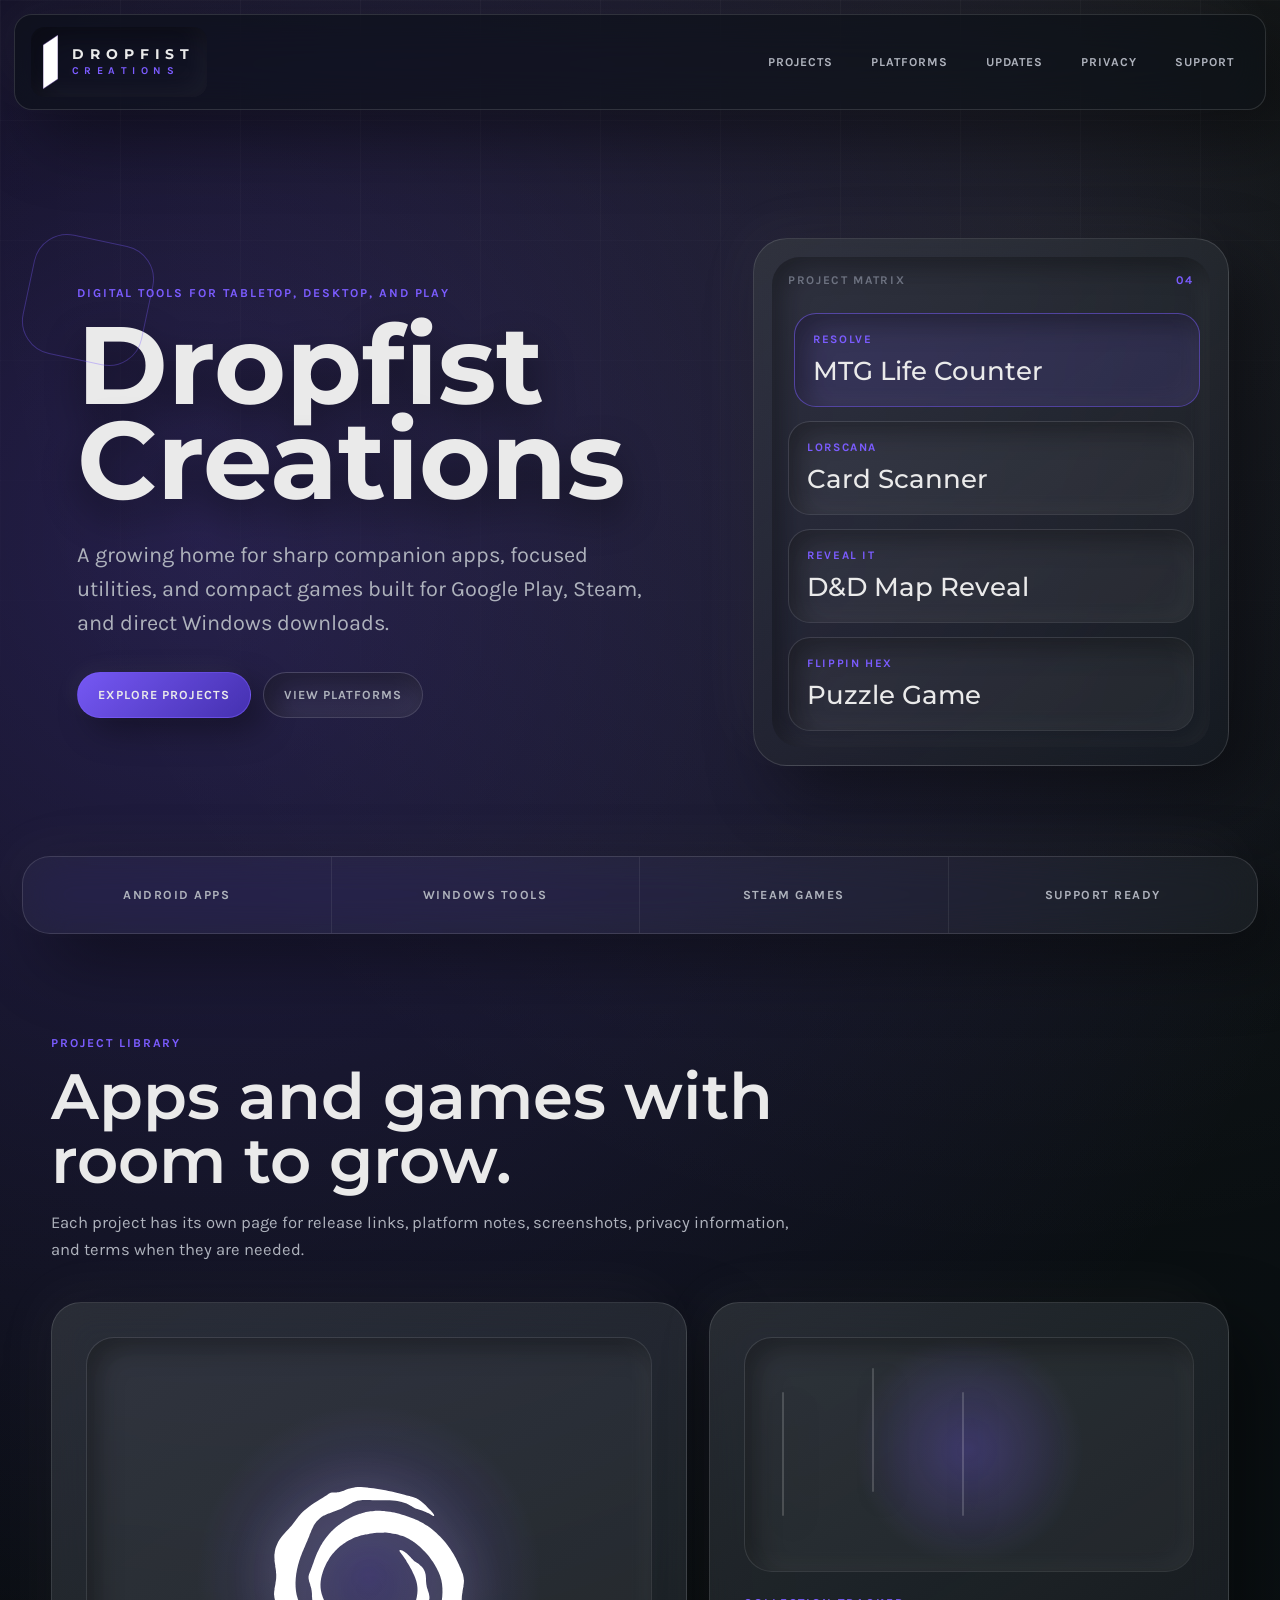
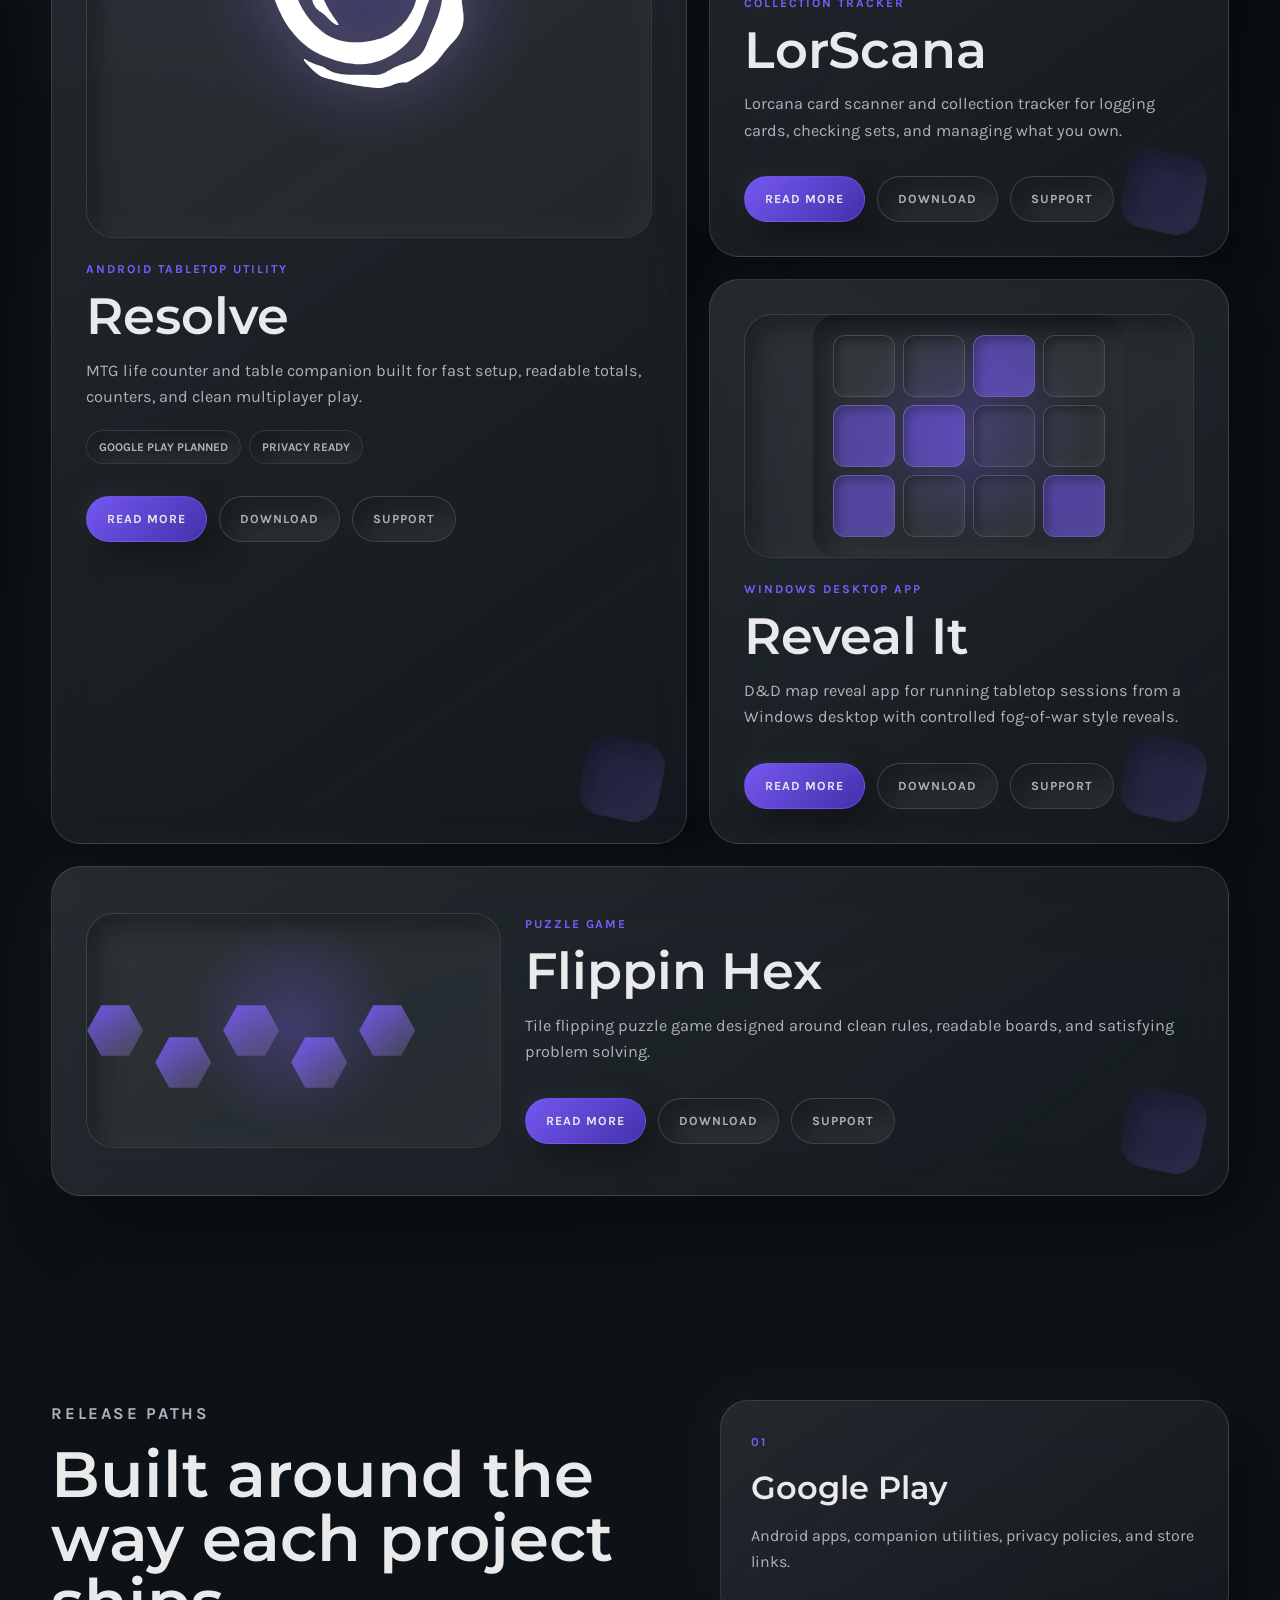
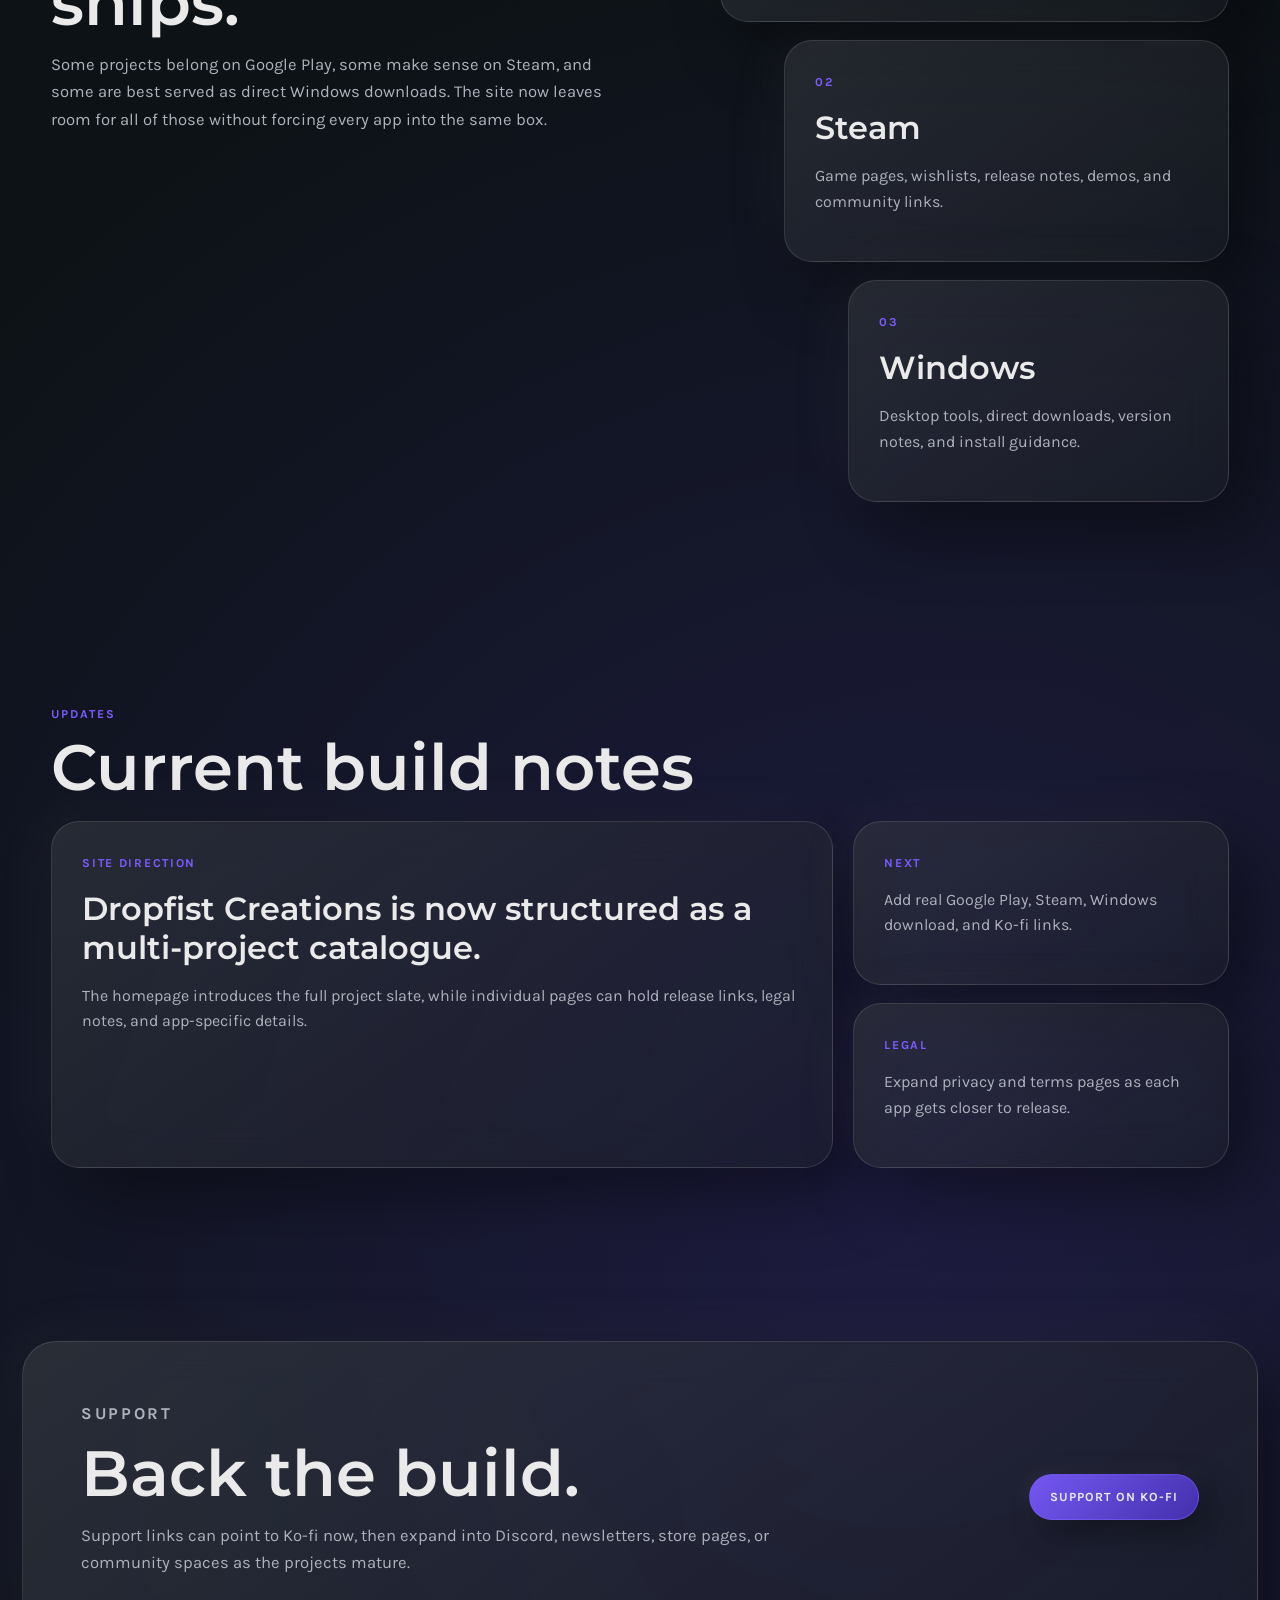
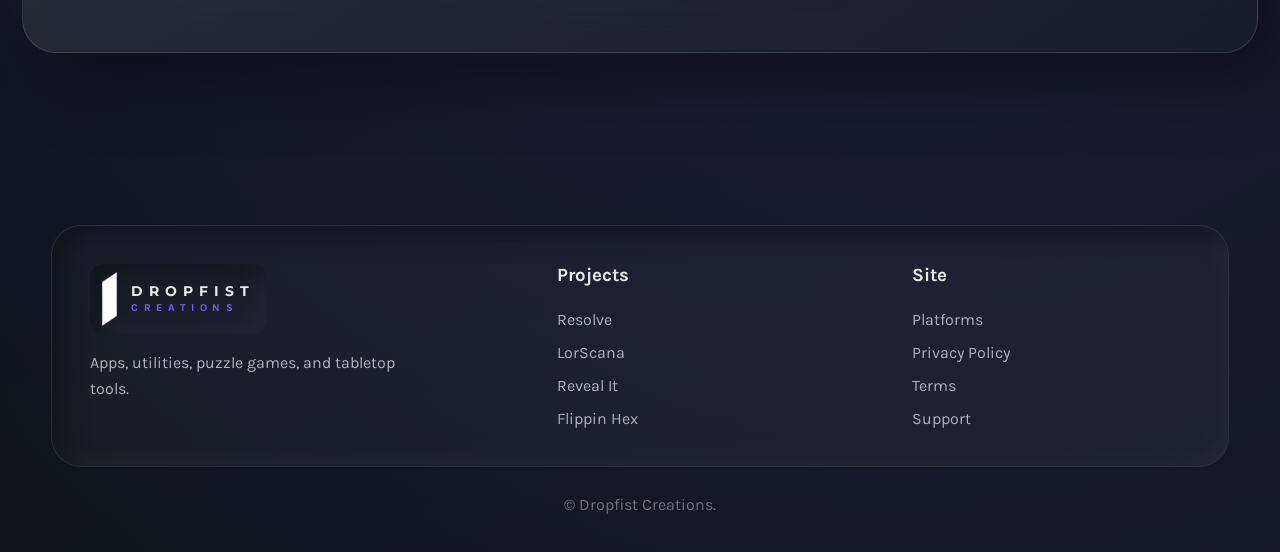
==== commit 52a68ca0: "Rename site branding to Dropfist Creations - Updated visible brand text from Dropfist Games to Dropf" ====
--- a/index.html
+++ b/index.html
@@ -3,8 +3,8 @@
 <head>
   <meta charset="UTF-8" />
   <meta name="viewport" content="width=device-width, initial-scale=1.0" />
-  <meta name="description" content="Dropfist Games builds tabletop tools, game utilities, desktop apps, and puzzle games for Google Play, Steam, and direct downloads." />
-  <title>Dropfist Games | Apps, Tools & Games</title>
+  <meta name="description" content="Dropfist Creations builds tabletop tools, game utilities, desktop apps, and puzzle games for Google Play, Steam, and direct downloads." />
+  <title>Dropfist Creations | Apps, Tools & Projects</title>
   <link rel="preconnect" href="https://fonts.googleapis.com" />
   <link rel="preconnect" href="https://fonts.gstatic.com" crossorigin />
   <link href="https://fonts.googleapis.com/css2?family=Karla:wght@400;500;600;700&family=Montserrat:wght@500;600;700;800&display=swap" rel="stylesheet" />
@@ -12,11 +12,11 @@
 </head>
 <body>
   <header class="site-header">
-    <a class="brand" href="index.html#top" aria-label="Dropfist Games home">
+    <a class="brand" href="index.html#top" aria-label="Dropfist Creations home">
       <img class="brand-mark" src="assets/dropfist-creations-logo.svg" alt="" />
       <span class="logo-type" aria-hidden="true">
         <span class="logo-primary">Dropfist</span>
-        <span class="logo-secondary">Games</span>
+        <span class="logo-secondary">Creations</span>
       </span>
     </a>
 
@@ -60,7 +60,7 @@
     <section class="hero">
       <div class="hero-copy reveal-in">
         <p class="eyebrow">Digital tools for tabletop, desktop, and play</p>
-        <h1>Dropfist Games</h1>
+        <h1>Dropfist Creations</h1>
         <p>
           A growing home for sharp companion apps, focused utilities, and compact
           games built for Google Play, Steam, and direct Windows downloads.
@@ -228,7 +228,7 @@
       <div class="updates-board">
         <article class="update-feature reveal-in">
           <span>Site Direction</span>
-          <h3>Dropfist Games is now structured as a multi-project catalogue.</h3>
+          <h3>Dropfist Creations is now structured as a multi-project catalogue.</h3>
           <p>
             The homepage introduces the full project slate, while individual
             pages can hold release links, legal notes, and app-specific details.
@@ -263,11 +263,11 @@
   <footer class="site-footer">
     <div class="footer-nav">
       <div class="footer-brand">
-        <a class="brand" href="index.html#top" aria-label="Dropfist Games home">
+        <a class="brand" href="index.html#top" aria-label="Dropfist Creations home">
           <img class="brand-mark" src="assets/dropfist-creations-logo.svg" alt="" />
           <span class="logo-type" aria-hidden="true">
             <span class="logo-primary">Dropfist</span>
-            <span class="logo-secondary">Games</span>
+            <span class="logo-secondary">Creations</span>
           </span>
         </a>
         <p>Apps, utilities, puzzle games, and tabletop tools.</p>
@@ -287,7 +287,7 @@
         <a href="index.html#support">Support</a>
       </nav>
     </div>
-    <p>&copy; Dropfist Games.</p>
+    <p>&copy; Dropfist Creations.</p>
   </footer>
 </body>
 </html>
--- a/styles.css
+++ b/styles.css
@@ -10,11 +10,13 @@
   --dim: #6d7280;
   --purple: #7b5cff;
   --purple-dark: #4d35c8;
-  --line: rgba(234, 234, 234, 0.12);
-  --line-soft: rgba(234, 234, 234, 0.07);
-  --panel: rgba(16, 19, 24, 0.86);
-  --panel-strong: rgba(20, 23, 29, 0.96);
-  --shadow: 0 28px 80px rgba(0, 0, 0, 0.5);
+  --line: rgba(234, 234, 234, 0.14);
+  --line-soft: rgba(234, 234, 234, 0.08);
+  --panel: rgba(16, 19, 24, 0.58);
+  --panel-strong: rgba(20, 23, 29, 0.72);
+  --shadow: 26px 26px 70px rgba(0, 0, 0, 0.42), -18px -18px 60px rgba(255, 255, 255, 0.035);
+  --inner: inset 10px 10px 26px rgba(0, 0, 0, 0.34), inset -8px -8px 24px rgba(255, 255, 255, 0.045);
+  --glass: blur(22px) saturate(130%);
 }
 
 html {
@@ -26,8 +28,10 @@
   min-height: 100vh;
   color: var(--white);
   background:
-    linear-gradient(115deg, rgba(123, 92, 255, 0.14), transparent 28%),
-    linear-gradient(180deg, #050708 0%, var(--black) 44%, #0d1014 100%);
+    radial-gradient(circle at 16% 10%, rgba(123, 92, 255, 0.26), transparent 24%),
+    radial-gradient(circle at 80% 4%, rgba(234, 234, 234, 0.08), transparent 20%),
+    radial-gradient(circle at 70% 82%, rgba(77, 53, 200, 0.22), transparent 28%),
+    linear-gradient(145deg, #050708 0%, #0b1114 42%, #12161d 100%);
   font-family: "Karla", "Segoe UI", sans-serif;
 }
 
@@ -37,9 +41,10 @@
   z-index: -1;
   content: "";
   background:
-    linear-gradient(90deg, rgba(255, 255, 255, 0.032) 1px, transparent 1px),
-    linear-gradient(180deg, rgba(255, 255, 255, 0.024) 1px, transparent 1px);
-  background-size: 220px 220px;
+    linear-gradient(90deg, rgba(255, 255, 255, 0.035) 1px, transparent 1px),
+    linear-gradient(180deg, rgba(255, 255, 255, 0.026) 1px, transparent 1px);
+  background-size: 120px 120px;
+  mask-image: linear-gradient(180deg, rgba(0, 0, 0, 0.85), transparent 92%);
   pointer-events: none;
 }
 
@@ -50,7 +55,7 @@
 a:focus-visible,
 summary:focus-visible {
   outline: 2px solid var(--purple);
-  outline-offset: 4px;
+  outline-offset: 5px;
 }
 
 h1,
@@ -62,16 +67,20 @@
 
 .site-header {
   position: sticky;
-  top: 0;
+  top: 14px;
   z-index: 50;
   display: flex;
   align-items: center;
   justify-content: space-between;
   gap: 24px;
-  padding: 18px clamp(20px, 4vw, 58px);
-  border-bottom: 1px solid var(--line-soft);
-  background: rgba(5, 7, 8, 0.86);
-  backdrop-filter: blur(18px);
+  width: min(calc(100% - 28px), 1400px);
+  margin: 14px auto 0;
+  padding: 12px 16px;
+  border: 1px solid var(--line);
+  border-radius: 18px;
+  background: rgba(12, 17, 21, 0.62);
+  box-shadow: var(--shadow);
+  backdrop-filter: var(--glass);
 }
 
 .brand {
@@ -79,12 +88,15 @@
   align-items: center;
   gap: 14px;
   min-width: 0;
+  padding: 8px 12px;
+  border-radius: 14px;
   text-decoration: none;
+  box-shadow: var(--inner);
 }
 
 .brand-mark {
-  width: 16px;
-  height: 58px;
+  width: 15px;
+  height: 54px;
   object-fit: contain;
 }
 
@@ -98,14 +110,14 @@
 .logo-primary {
   color: var(--white);
   font-family: "Montserrat", "Segoe UI", sans-serif;
-  font-size: clamp(0.8rem, 1.2vw, 1rem);
+  font-size: clamp(0.78rem, 1.1vw, 0.98rem);
   font-weight: 700;
   letter-spacing: 0.42em;
 }
 
 .logo-secondary {
   color: var(--purple);
-  font-size: clamp(0.58rem, 0.9vw, 0.76rem);
+  font-size: clamp(0.56rem, 0.82vw, 0.72rem);
   font-weight: 700;
   letter-spacing: 0.52em;
 }
@@ -113,58 +125,76 @@
 .site-nav {
   display: flex;
   align-items: center;
-  gap: clamp(14px, 3vw, 34px);
-  color: var(--muted);
-  font-size: 0.78rem;
+  gap: 8px;
+  color: var(--muted);
+  font-size: 0.76rem;
   font-weight: 700;
   letter-spacing: 0.08em;
   text-transform: uppercase;
 }
 
-.site-nav a {
+.site-nav > a,
+.nav-dropdown > a {
+  display: inline-flex;
+  align-items: center;
+  min-height: 42px;
+  padding: 0 14px;
+  border: 1px solid transparent;
+  border-radius: 999px;
   text-decoration: none;
 }
 
-.site-nav a:hover,
+.site-nav > a:hover,
 .nav-dropdown:hover > a,
 .nav-dropdown:focus-within > a {
   color: var(--white);
+  border-color: var(--line-soft);
+  background: rgba(255, 255, 255, 0.045);
+  box-shadow: var(--inner);
 }
 
 .nav-dropdown {
   position: relative;
-  padding: 14px 0;
+  padding: 10px 0;
 }
 
 .nav-dropdown-menu {
   position: absolute;
-  top: 100%;
+  top: calc(100% + 8px);
   left: 50%;
   z-index: 60;
   display: grid;
-  min-width: 215px;
+  min-width: 230px;
   padding: 10px;
   border: 1px solid var(--line);
-  border-radius: 8px;
-  background: rgba(8, 13, 16, 0.98);
+  border-radius: 18px;
+  background: rgba(11, 16, 20, 0.78);
   box-shadow: var(--shadow);
   opacity: 0;
   pointer-events: none;
-  transform: translate(-50%, 8px);
+  transform: translate(-50%, 12px) scale(0.98);
   transition: opacity 160ms ease, transform 160ms ease;
+  backdrop-filter: var(--glass);
 }
 
 .nav-dropdown:hover .nav-dropdown-menu,
 .nav-dropdown:focus-within .nav-dropdown-menu {
   opacity: 1;
   pointer-events: auto;
-  transform: translate(-50%, 0);
+  transform: translate(-50%, 0) scale(1);
 }
 
 .nav-dropdown-menu a {
-  padding: 12px;
-  color: var(--muted);
+  padding: 13px 14px;
+  border-radius: 12px;
+  color: var(--muted);
+  text-decoration: none;
   white-space: nowrap;
+}
+
+.nav-dropdown-menu a:hover {
+  color: var(--white);
+  background: rgba(123, 92, 255, 0.12);
 }
 
 .mobile-nav {
@@ -173,12 +203,12 @@
 
 .hero {
   display: grid;
-  grid-template-columns: minmax(0, 0.9fr) minmax(390px, 0.68fr);
-  gap: clamp(32px, 6vw, 90px);
+  grid-template-columns: minmax(0, 0.92fr) minmax(390px, 0.7fr);
+  gap: clamp(32px, 6vw, 92px);
   align-items: center;
   width: min(100%, 1480px);
   margin: 0 auto;
-  padding: clamp(72px, 10vw, 148px) clamp(22px, 4vw, 58px) clamp(50px, 7vw, 100px);
+  padding: clamp(72px, 10vw, 136px) clamp(22px, 4vw, 58px) clamp(54px, 7vw, 96px);
 }
 
 .eyebrow {
@@ -196,9 +226,26 @@
   margin: 18px 0 0;
   color: var(--white);
   font-family: "Montserrat", "Segoe UI", sans-serif;
-  font-size: clamp(3.5rem, 8.2vw, 8.7rem);
-  font-weight: 600;
-  line-height: 0.88;
+  font-size: clamp(3.8rem, 8.6vw, 9.2rem);
+  font-weight: 700;
+  line-height: 0.86;
+  text-shadow: 0 16px 38px rgba(0, 0, 0, 0.46);
+}
+
+.hero-copy {
+  position: relative;
+  padding: clamp(10px, 2vw, 26px);
+}
+
+.hero-copy::before {
+  position: absolute;
+  inset: -22px auto auto -24px;
+  width: 120px;
+  height: 120px;
+  content: "";
+  border: 1px solid rgba(123, 92, 255, 0.35);
+  border-radius: 34px;
+  transform: rotate(12deg);
 }
 
 .hero-copy > p:not(.eyebrow),
@@ -216,44 +263,64 @@
   display: inline-flex;
   align-items: center;
   justify-content: center;
-  min-height: 42px;
-  padding: 0 18px;
+  min-height: 46px;
+  padding: 0 20px;
   border: 1px solid rgba(123, 92, 255, 0.52);
-  border-radius: 5px;
-  color: var(--white);
-  background: linear-gradient(135deg, var(--purple), var(--purple-dark));
+  border-radius: 999px;
+  color: var(--white);
+  background: linear-gradient(135deg, rgba(123, 92, 255, 0.94), rgba(77, 53, 200, 0.82));
+  box-shadow: 13px 13px 32px rgba(0, 0, 0, 0.34), -7px -7px 22px rgba(255, 255, 255, 0.045);
   font-size: 0.78rem;
   font-weight: 700;
   letter-spacing: 0.08em;
   text-decoration: none;
   text-transform: uppercase;
   white-space: nowrap;
+  transition: transform 160ms ease, box-shadow 160ms ease;
+}
+
+.button:hover,
+.project-actions a:hover {
+  transform: translateY(-2px);
+  box-shadow: 18px 18px 38px rgba(0, 0, 0, 0.42), -9px -9px 28px rgba(255, 255, 255, 0.055);
 }
 
 .button.ghost,
 .project-actions a:not(:first-child) {
   color: var(--muted);
-  background: rgba(255, 255, 255, 0.035);
+  background: rgba(255, 255, 255, 0.05);
   border-color: var(--line);
+  box-shadow: var(--inner);
 }
 
 .hero-actions,
 .project-actions {
   display: flex;
   flex-wrap: wrap;
-  gap: 10px;
-  margin-top: 30px;
+  gap: 12px;
+  margin-top: 32px;
 }
 
 .hero-console {
+  position: relative;
   min-width: 0;
-  padding: clamp(20px, 3vw, 34px);
+  padding: clamp(18px, 3vw, 34px);
   border: 1px solid var(--line);
-  border-radius: 14px;
+  border-radius: 34px;
   background:
-    linear-gradient(145deg, rgba(255, 255, 255, 0.08), transparent 52%),
-    var(--panel);
+    linear-gradient(145deg, rgba(234, 234, 234, 0.12), rgba(234, 234, 234, 0.025)),
+    rgba(14, 19, 24, 0.54);
   box-shadow: var(--shadow);
+  backdrop-filter: var(--glass);
+}
+
+.hero-console::before {
+  position: absolute;
+  inset: 18px;
+  z-index: -1;
+  content: "";
+  border-radius: 28px;
+  box-shadow: var(--inner);
 }
 
 .console-top {
@@ -273,18 +340,19 @@
 
 .console-grid {
   display: grid;
-  gap: 12px;
+  gap: 14px;
   margin-top: 26px;
 }
 
 .console-tile {
   display: grid;
   gap: 7px;
-  min-height: 92px;
+  min-height: 94px;
   padding: 18px;
   border: 1px solid var(--line-soft);
-  border-radius: 8px;
-  background: rgba(255, 255, 255, 0.035);
+  border-radius: 22px;
+  background: rgba(255, 255, 255, 0.05);
+  box-shadow: var(--inner);
   text-decoration: none;
   transition: transform 180ms ease, border-color 180ms ease, background 180ms ease;
 }
@@ -292,8 +360,8 @@
 .console-tile:hover,
 .console-tile.active {
   border-color: rgba(123, 92, 255, 0.45);
-  background: rgba(123, 92, 255, 0.12);
-  transform: translateX(5px);
+  background: rgba(123, 92, 255, 0.14);
+  transform: translateX(6px);
 }
 
 .console-tile span {
@@ -314,14 +382,20 @@
 .signal-strip {
   display: grid;
   grid-template-columns: repeat(4, minmax(0, 1fr));
-  border-top: 1px solid var(--line);
-  border-bottom: 1px solid var(--line);
+  width: min(calc(100% - 44px), 1260px);
+  margin: 0 auto;
+  overflow: hidden;
+  border: 1px solid var(--line);
+  border-radius: 28px;
+  background: rgba(255, 255, 255, 0.045);
+  box-shadow: var(--shadow);
+  backdrop-filter: var(--glass);
 }
 
 .signal-strip span {
   display: grid;
   place-items: center;
-  min-height: 74px;
+  min-height: 76px;
   padding: 16px;
   color: var(--muted);
   border-right: 1px solid var(--line-soft);
@@ -339,12 +413,12 @@
 .section {
   width: min(100%, 1480px);
   margin: 0 auto;
-  padding: clamp(58px, 8vw, 110px) clamp(22px, 4vw, 58px);
+  padding: clamp(60px, 8vw, 116px) clamp(22px, 4vw, 58px);
 }
 
 .section-heading {
   max-width: 790px;
-  margin-bottom: 36px;
+  margin-bottom: 38px;
 }
 
 .section-heading h2,
@@ -354,7 +428,7 @@
   color: var(--white);
   font-family: "Montserrat", "Segoe UI", sans-serif;
   font-size: clamp(2.2rem, 5vw, 5.2rem);
-  font-weight: 500;
+  font-weight: 600;
   line-height: 1;
 }
 
@@ -369,40 +443,54 @@
 
 .project-showcase {
   display: grid;
-  grid-template-columns: minmax(0, 1.15fr) minmax(310px, 0.85fr);
+  grid-template-columns: minmax(0, 1.1fr) minmax(320px, 0.9fr);
   grid-auto-flow: dense;
-  gap: 16px;
+  gap: 22px;
 }
 
 .project-card {
   position: relative;
   display: grid;
-  gap: 22px;
+  gap: 24px;
   min-height: 430px;
   padding: clamp(22px, 3vw, 34px);
   overflow: hidden;
-  border: 1px solid var(--line-soft);
-  border-radius: 8px;
+  border: 1px solid var(--line);
+  border-radius: 30px;
   background:
-    linear-gradient(145deg, rgba(255, 255, 255, 0.07), transparent 50%),
-    var(--panel);
+    linear-gradient(145deg, rgba(234, 234, 234, 0.12), rgba(234, 234, 234, 0.03)),
+    rgba(15, 20, 25, 0.52);
   box-shadow: var(--shadow);
+  backdrop-filter: var(--glass);
+}
+
+.project-card::after {
+  position: absolute;
+  right: 24px;
+  bottom: 24px;
+  width: 80px;
+  height: 80px;
+  content: "";
+  border-radius: 24px;
+  background: rgba(123, 92, 255, 0.16);
+  box-shadow: var(--inner);
+  transform: rotate(12deg);
 }
 
 .project-primary {
   grid-row: span 2;
-  min-height: 700px;
+  min-height: 720px;
 }
 
 .project-card.tall {
-  min-height: 520px;
+  min-height: 530px;
 }
 
 .project-card.compact {
   grid-column: span 2;
-  grid-template-columns: minmax(260px, 0.6fr) minmax(0, 1fr);
+  grid-template-columns: minmax(260px, 0.62fr) minmax(0, 1fr);
   align-items: center;
-  min-height: 320px;
+  min-height: 330px;
 }
 
 .project-art,
@@ -410,34 +498,36 @@
   position: relative;
   display: grid;
   place-items: center;
-  min-height: 230px;
+  min-height: 235px;
   overflow: hidden;
   border: 1px solid var(--line-soft);
-  border-radius: 10px;
+  border-radius: 28px;
   background:
-    radial-gradient(circle at 50% 50%, rgba(123, 92, 255, 0.24), transparent 46%),
-    rgba(0, 0, 0, 0.24);
+    radial-gradient(circle at 50% 48%, rgba(123, 92, 255, 0.28), transparent 45%),
+    rgba(255, 255, 255, 0.04);
+  box-shadow: var(--inner);
 }
 
 .project-art img,
 .app-visual img {
   width: min(42%, 190px);
   height: auto;
-  filter: drop-shadow(0 0 24px rgba(255, 255, 255, 0.15));
+  filter: drop-shadow(0 0 24px rgba(255, 255, 255, 0.16));
 }
 
 .scanner-art {
-  grid-template-columns: repeat(3, minmax(52px, 72px));
-  gap: 12px;
+  grid-template-columns: repeat(3, minmax(52px, 76px));
+  gap: 14px;
 }
 
 .scanner-art span {
-  height: 120px;
+  height: 124px;
   border: 1px solid rgba(234, 234, 234, 0.18);
-  border-radius: 8px;
+  border-radius: 18px;
   background:
-    linear-gradient(180deg, rgba(234, 234, 234, 0.12), transparent 28%),
+    linear-gradient(180deg, rgba(234, 234, 234, 0.16), transparent 28%),
     linear-gradient(145deg, rgba(123, 92, 255, 0.72), rgba(8, 13, 16, 0.9));
+  box-shadow: 10px 10px 24px rgba(0, 0, 0, 0.36), -5px -5px 18px rgba(255, 255, 255, 0.04);
 }
 
 .scanner-art span:nth-child(2) {
@@ -447,15 +537,18 @@
 .map-grid {
   display: grid;
   grid-template-columns: repeat(4, minmax(36px, 62px));
-  gap: 7px;
+  gap: 8px;
   padding: 20px;
+  border-radius: 24px;
+  box-shadow: var(--inner);
 }
 
 .map-grid span {
   aspect-ratio: 1;
   border: 1px solid rgba(234, 234, 234, 0.14);
-  border-radius: 5px;
-  background: rgba(255, 255, 255, 0.04);
+  border-radius: 12px;
+  background: rgba(255, 255, 255, 0.045);
+  box-shadow: inset 4px 4px 10px rgba(0, 0, 0, 0.28), inset -3px -3px 8px rgba(255, 255, 255, 0.05);
 }
 
 .map-grid span:nth-child(3n),
@@ -465,26 +558,32 @@
 
 .hex-art {
   grid-template-columns: repeat(5, 56px);
-  gap: 10px;
+  gap: 12px;
 }
 
 .hex-art span {
   width: 56px;
   aspect-ratio: 1;
-  background: linear-gradient(145deg, rgba(123, 92, 255, 0.85), rgba(234, 234, 234, 0.12));
+  background: linear-gradient(145deg, rgba(123, 92, 255, 0.9), rgba(234, 234, 234, 0.16));
   clip-path: polygon(25% 5%, 75% 5%, 100% 50%, 75% 95%, 25% 95%, 0 50%);
+  filter: drop-shadow(10px 10px 12px rgba(0, 0, 0, 0.34));
 }
 
 .hex-art span:nth-child(even) {
   transform: translateY(32px);
 }
 
+.project-copy {
+  position: relative;
+  z-index: 1;
+}
+
 .project-copy h3 {
   margin: 14px 0 0;
   color: var(--white);
   font-family: "Montserrat", "Segoe UI", sans-serif;
   font-size: clamp(2rem, 4vw, 4.2rem);
-  font-weight: 500;
+  font-weight: 600;
   line-height: 1;
 }
 
@@ -502,11 +601,12 @@
 }
 
 .project-meta span {
-  padding: 8px 11px;
+  padding: 9px 12px;
   border: 1px solid var(--line-soft);
   border-radius: 999px;
   color: var(--muted);
-  background: rgba(255, 255, 255, 0.035);
+  background: rgba(255, 255, 255, 0.04);
+  box-shadow: var(--inner);
   font-size: 0.74rem;
   font-weight: 700;
   text-transform: uppercase;
@@ -514,16 +614,19 @@
 
 .platforms-section {
   display: grid;
-  grid-template-columns: minmax(0, 0.85fr) minmax(360px, 0.7fr);
+  grid-template-columns: minmax(0, 0.82fr) minmax(360px, 0.72fr);
   gap: clamp(30px, 7vw, 100px);
   align-items: start;
-  border-top: 1px solid var(--line);
-  border-bottom: 1px solid var(--line);
+}
+
+.platform-copy {
+  position: sticky;
+  top: 140px;
 }
 
 .platform-stack {
   display: grid;
-  gap: 14px;
+  gap: 18px;
 }
 
 .platform-stack article,
@@ -531,12 +634,22 @@
 .update-list article,
 .app-grid article,
 .legal-list article {
-  padding: 24px;
-  border: 1px solid var(--line-soft);
-  border-radius: 8px;
+  padding: clamp(22px, 3vw, 30px);
+  border: 1px solid var(--line);
+  border-radius: 28px;
   background:
-    linear-gradient(145deg, rgba(255, 255, 255, 0.07), transparent 48%),
-    var(--panel);
+    linear-gradient(145deg, rgba(234, 234, 234, 0.11), rgba(234, 234, 234, 0.03)),
+    rgba(14, 19, 24, 0.52);
+  box-shadow: var(--shadow);
+  backdrop-filter: var(--glass);
+}
+
+.platform-stack article:nth-child(2) {
+  margin-left: clamp(0px, 5vw, 70px);
+}
+
+.platform-stack article:nth-child(3) {
+  margin-left: clamp(0px, 10vw, 140px);
 }
 
 .platform-stack span,
@@ -558,7 +671,7 @@
   color: var(--white);
   font-family: "Montserrat", "Segoe UI", sans-serif;
   font-size: clamp(1.35rem, 2.5vw, 2.25rem);
-  font-weight: 500;
+  font-weight: 600;
 }
 
 .platform-stack p,
@@ -577,7 +690,7 @@
 .updates-board {
   display: grid;
   grid-template-columns: minmax(0, 1fr) minmax(310px, 0.48fr);
-  gap: 16px;
+  gap: 20px;
 }
 
 .update-feature {
@@ -586,7 +699,7 @@
 
 .update-list {
   display: grid;
-  gap: 16px;
+  gap: 18px;
 }
 
 .support-band {
@@ -594,17 +707,21 @@
   grid-template-columns: minmax(0, 1fr) auto;
   gap: 28px;
   align-items: center;
-  width: min(100%, 1480px);
-  margin: 0 auto;
-  padding: clamp(48px, 7vw, 82px) clamp(22px, 4vw, 58px);
-  border-top: 1px solid var(--line);
+  width: min(calc(100% - 44px), 1340px);
+  margin: clamp(40px, 6vw, 70px) auto;
+  padding: clamp(34px, 5vw, 58px);
+  border: 1px solid var(--line);
+  border-radius: 34px;
+  background:
+    linear-gradient(145deg, rgba(234, 234, 234, 0.12), rgba(234, 234, 234, 0.03)),
+    rgba(14, 19, 24, 0.56);
+  box-shadow: var(--shadow);
+  backdrop-filter: var(--glass);
 }
 
 .site-footer {
   padding: clamp(60px, 8vw, 110px) clamp(22px, 4vw, 58px) 38px;
   color: var(--dim);
-  border-top: 1px solid var(--line-soft);
-  background: #050708;
 }
 
 .footer-nav {
@@ -613,8 +730,11 @@
   gap: clamp(28px, 6vw, 86px);
   width: min(100%, 1180px);
   margin: 0 auto;
-  padding-bottom: 42px;
-  border-bottom: 1px solid var(--line-soft);
+  padding: clamp(24px, 4vw, 38px);
+  border: 1px solid var(--line-soft);
+  border-radius: 30px;
+  background: rgba(255, 255, 255, 0.035);
+  box-shadow: var(--inner);
 }
 
 .footer-brand p {
@@ -671,15 +791,13 @@
 
 .app-visual {
   min-height: clamp(320px, 34vw, 520px);
-  box-shadow: var(--shadow);
 }
 
 .app-grid,
 .legal-list {
   display: grid;
   grid-template-columns: repeat(2, minmax(0, 1fr));
-  gap: 16px;
-  border-top: 1px solid var(--line);
+  gap: 20px;
 }
 
 .reveal-in {
@@ -691,12 +809,12 @@
 @keyframes reveal-in {
   from {
     opacity: 0;
-    transform: translateY(26px);
+    transform: translateY(32px) scale(0.985);
   }
 
   to {
     opacity: 1;
-    transform: translateY(0);
+    transform: translateY(0) scale(1);
   }
 }
 
@@ -713,6 +831,15 @@
     grid-template-columns: 1fr;
   }
 
+  .platform-copy {
+    position: static;
+  }
+
+  .platform-stack article:nth-child(2),
+  .platform-stack article:nth-child(3) {
+    margin-left: 0;
+  }
+
   .project-card.compact {
     grid-column: auto;
     grid-template-columns: 1fr;
@@ -720,6 +847,13 @@
 }
 
 @media (max-width: 720px) {
+  .site-header {
+    top: 8px;
+    width: min(calc(100% - 16px), 1400px);
+    margin-top: 8px;
+    border-radius: 16px;
+  }
+
   .site-nav {
     display: none;
   }
@@ -739,8 +873,9 @@
     height: 42px;
     padding: 0;
     border: 1px solid var(--line);
-    border-radius: 7px;
-    background: rgba(255, 255, 255, 0.035);
+    border-radius: 14px;
+    background: rgba(255, 255, 255, 0.05);
+    box-shadow: var(--inner);
     cursor: pointer;
     list-style: none;
   }
@@ -763,16 +898,18 @@
     right: 0;
     z-index: 70;
     display: grid;
-    width: min(78vw, 260px);
+    width: min(78vw, 270px);
     padding: 10px;
     border: 1px solid var(--line);
-    border-radius: 10px;
-    background: rgba(8, 13, 16, 0.98);
+    border-radius: 22px;
+    background: rgba(8, 13, 16, 0.84);
     box-shadow: var(--shadow);
+    backdrop-filter: var(--glass);
   }
 
   .mobile-nav a {
     padding: 12px;
+    border-radius: 12px;
     color: var(--muted);
     font-size: 0.74rem;
     font-weight: 700;
